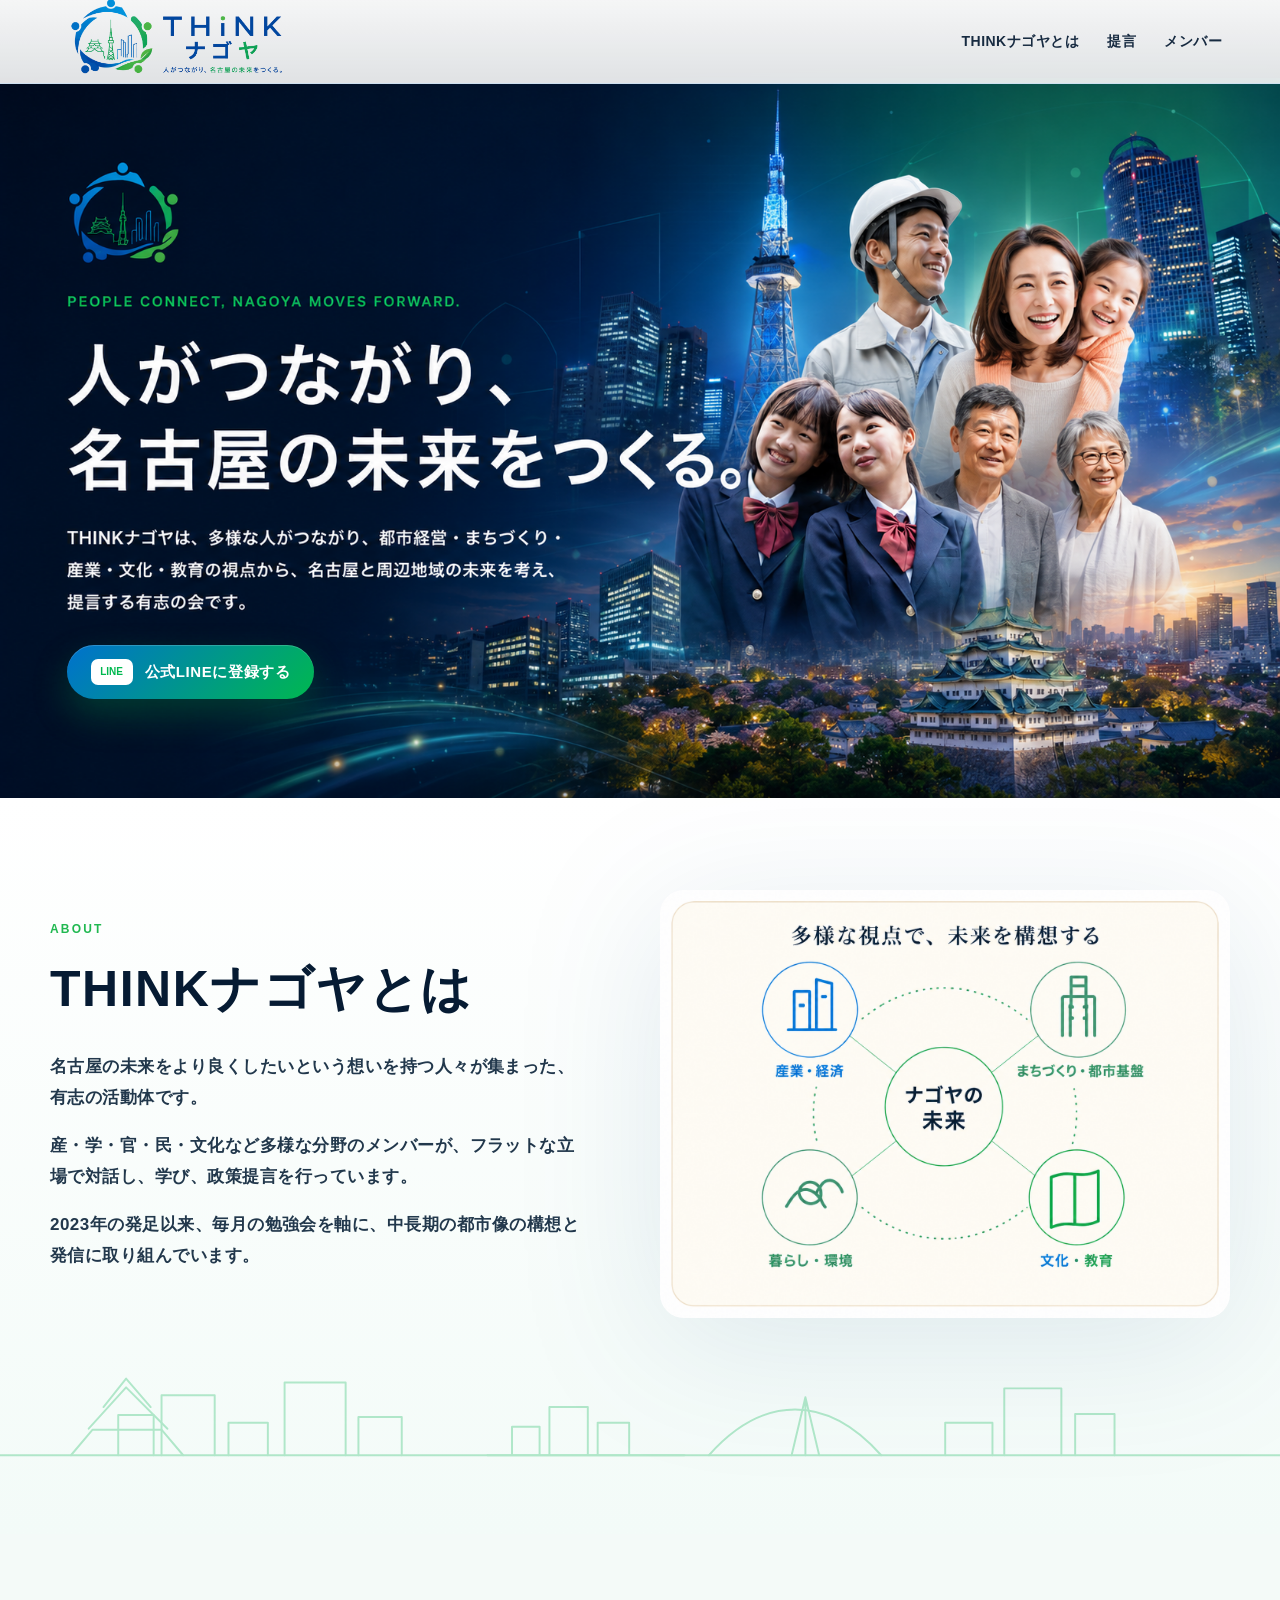
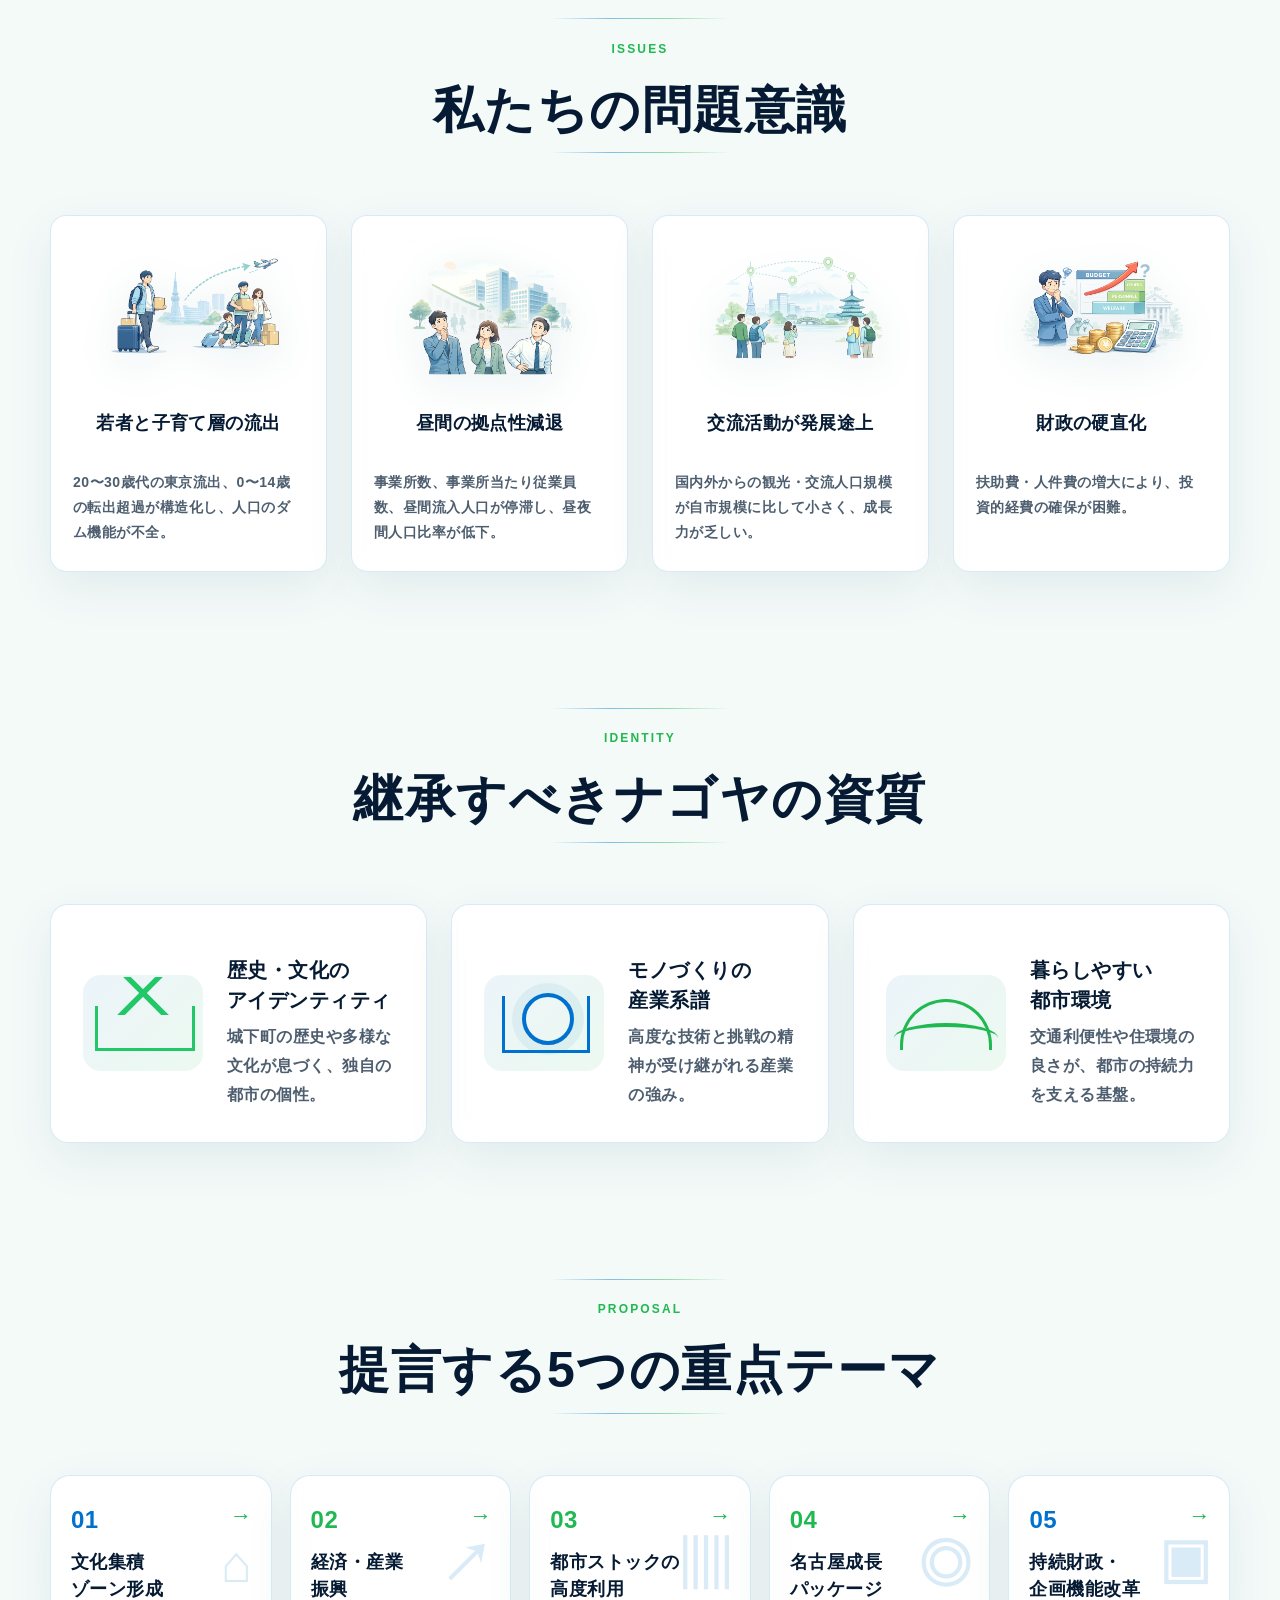
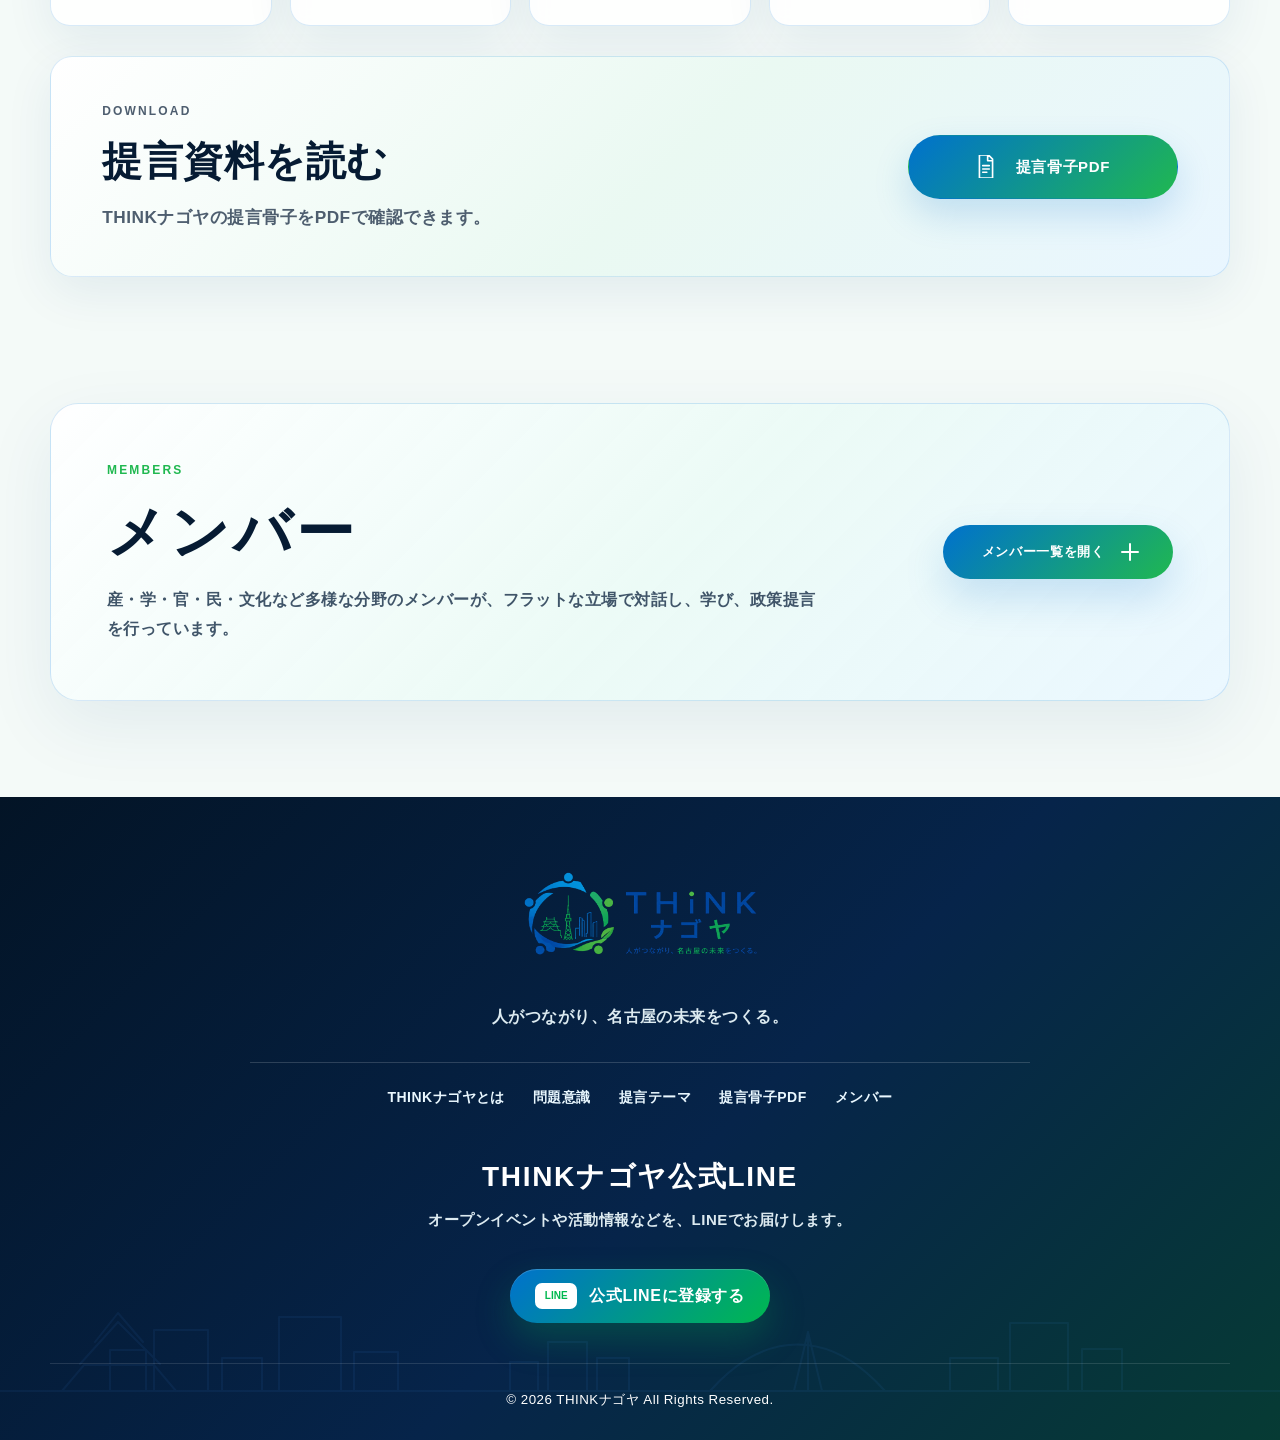
==== index.html @ 50fbc209 "Add files via upload" ====
<!doctype html>
<html lang="ja">
<head>
  <meta charset="utf-8">
  <meta name="viewport" content="width=device-width, initial-scale=1">
  <title>THINKナゴヤ | 人がつながり、名古屋の未来をつくる。</title>
  <meta name="description" content="THINKナゴヤは、名古屋市と周辺地域の未来を見据え、都市経営・まちづくり・産業・文化・教育の視点から中長期の都市像を考え、提言する有志の会です。">
  <meta property="og:title" content="THINKナゴヤ | 人がつながり、名古屋の未来をつくる。">
  <meta property="og:description" content="都市経営・まちづくり・産業・文化・教育の視点から、中長期の都市像を考え、提言する有志の会。">
  <meta property="og:type" content="website">
  <meta property="og:image" content="assets/img/ogp.png">
  <link rel="icon" href="assets/img/favicon.png">
  <link rel="stylesheet" href="assets/css/style.css">
</head>
<body>
  <header class="site-header" id="top">
    <a href="#top" class="brand brand--image" aria-label="THINKナゴヤ トップへ">
      <img src="assets/img/logo-horizontal.png" alt="THINKナゴヤ">
    </a>
    <button class="nav-toggle" aria-label="メニューを開く" aria-expanded="false">
      <span></span><span></span><span></span>
    </button>
    <nav class="global-nav" aria-label="グローバルナビゲーション">
      <a href="#about">THINKナゴヤとは</a>
      <a href="#proposal">提言</a>
      <a href="#members">メンバー</a>
    </nav>
  </header>

  <main>
    <section class="hero section-dark" aria-label="メインビジュアル">
      <div class="hero__desktop-artwork reveal">
        <img src="assets/img/hero-main-collage.png" alt="多様な市民が名古屋でつながり、未来をつくるイメージ">
        <a class="line-button line-button--hero" href="https://lin.ee/n32bkAY" target="_blank" rel="noopener" aria-label="THINKナゴヤ公式LINEに登録する">
          <span class="line-button__icon">LINE</span>
          <span>公式LINEに登録する</span>
        </a>
      </div>
      <div class="hero__mobile-fallback">
        <div class="hero__visual" aria-hidden="true"></div>
        <div class="container hero__inner">
          <img class="hero__logo-mark" src="assets/img/logo-mark.png" alt="" aria-hidden="true">
          <p class="eyebrow">People connect, Nagoya moves forward.</p>
          <h1>人がつながり、<br>名古屋の未来をつくる。</h1>
          <p class="hero__lead">THINKナゴヤは、多様な人がつながり、都市経営・まちづくり・産業・文化・教育の視点から、名古屋と周辺地域の未来を考え、提言する有志の会です。</p>
          <a class="line-button line-button--mobile" href="https://lin.ee/n32bkAY" target="_blank" rel="noopener" aria-label="THINKナゴヤ公式LINEに登録する">
            <span class="line-button__icon">LINE</span>
            <span>公式LINEに登録する</span>
          </a>
        </div>
      </div>
    </section>

    <section class="about section-cream" id="about">
      <div class="container about__grid">
        <div class="section-copy reveal">
          <p class="section-kicker">ABOUT</p>
          <h2>THINKナゴヤとは</h2>
          <p>名古屋の未来をより良くしたいという想いを持つ人々が集まった、有志の活動体です。</p>
          <p>産・学・官・民・文化など多様な分野のメンバーが、フラットな立場で対話し、学び、政策提言を行っています。</p>
          <p>2023年の発足以来、毎月の勉強会を軸に、中長期の都市像の構想と発信に取り組んでいます。</p>
        </div>
        <div class="about__diagram reveal" aria-label="多様な視点で未来を構想する図">
          <img src="assets/img/about-diagram.png" alt="産業・経済、まちづくり・都市基盤、文化・教育、暮らし・環境の視点からナゴヤの未来を構想する図">
        </div>
      </div>
      <img class="city-line" src="assets/img/line-nagoya.svg" alt="" aria-hidden="true">
    </section>

    <section class="issues section-cream" id="issues">
      <div class="container">
        <div class="section-heading reveal">
          <p class="section-kicker">ISSUES</p>
          <h2>私たちの問題意識</h2>
        </div>
        <div class="card-grid card-grid--4">
          <article class="issue-card reveal">
            <div class="issue-illustration"><img src="assets/img/issue-outflow.png" alt="若者や子育て世帯の転出を表すイラスト"></div>
            <h3>若者と子育て層の流出</h3>
            <p>20〜30歳代の東京流出、0〜14歳の転出超過が構造化し、人口のダム機能が不全。</p>
          </article>
          <article class="issue-card reveal">
            <div class="issue-illustration"><img src="assets/img/issue-daytime-hub.png" alt="昼間の拠点性減退を表すイラスト"></div>
            <h3>昼間の拠点性減退</h3>
            <p>事業所数、事業所当たり従業員数、昼間流入人口が停滞し、昼夜間人口比率が低下。</p>
          </article>
          <article class="issue-card reveal">
            <div class="issue-illustration"><img src="assets/img/issue-exchange.png" alt="交流活動が発展途上であることを表すイラスト"></div>
            <h3>交流活動が発展途上</h3>
            <p>国内外からの観光・交流人口規模が自市規模に比して小さく、成長力が乏しい。</p>
          </article>
          <article class="issue-card reveal">
            <div class="issue-illustration"><img src="assets/img/issue-finance.png" alt="財政の硬直化を表すイラスト"></div>
            <h3>財政の硬直化</h3>
            <p>扶助費・人件費の増大により、投資的経費の確保が困難。</p>
          </article>
        </div>
      </div>
    </section>

    <section class="assets section-cream" id="assets">
      <div class="container">
        <div class="section-heading reveal">
          <p class="section-kicker">IDENTITY</p>
          <h2>継承すべきナゴヤの資質</h2>
        </div>
        <div class="card-grid card-grid--3">
          <article class="asset-card reveal">
            <div class="asset-illustration castle"></div>
            <h3>歴史・文化の<br>アイデンティティ</h3>
            <p>城下町の歴史や多様な文化が息づく、独自の都市の個性。</p>
          </article>
          <article class="asset-card reveal">
            <div class="asset-illustration industry"></div>
            <h3>モノづくりの<br>産業系譜</h3>
            <p>高度な技術と挑戦の精神が受け継がれる産業の強み。</p>
          </article>
          <article class="asset-card reveal">
            <div class="asset-illustration waterside"></div>
            <h3>暮らしやすい<br>都市環境</h3>
            <p>交通利便性や住環境の良さが、都市の持続力を支える基盤。</p>
          </article>
        </div>
      </div>
    </section>

    <section class="proposal section-cream" id="proposal">
      <div class="container">
        <div class="section-heading reveal">
          <p class="section-kicker">PROPOSAL</p>
          <h2>提言する5つの重点テーマ</h2>
        </div>
        <div class="theme-row">
          <a href="assets/docs/think-nagoya-proposal.pdf" class="theme-card reveal" target="_blank" rel="noopener">
            <span class="theme-card__num">01</span>
            <h3>文化集積<br>ゾーン形成</h3>
            <span class="theme-card__icon">⌂</span>
            <span class="theme-card__arrow">→</span>
          </a>
          <a href="assets/docs/think-nagoya-proposal.pdf" class="theme-card reveal" target="_blank" rel="noopener">
            <span class="theme-card__num">02</span>
            <h3>経済・産業<br>振興</h3>
            <span class="theme-card__icon">↗</span>
            <span class="theme-card__arrow">→</span>
          </a>
          <a href="assets/docs/think-nagoya-proposal.pdf" class="theme-card reveal" target="_blank" rel="noopener">
            <span class="theme-card__num">03</span>
            <h3>都市ストックの<br>高度利用</h3>
            <span class="theme-card__icon">▥</span>
            <span class="theme-card__arrow">→</span>
          </a>
          <a href="assets/docs/think-nagoya-proposal.pdf" class="theme-card reveal" target="_blank" rel="noopener">
            <span class="theme-card__num">04</span>
            <h3>名古屋成長<br>パッケージ</h3>
            <span class="theme-card__icon">◎</span>
            <span class="theme-card__arrow">→</span>
          </a>
          <a href="assets/docs/think-nagoya-proposal.pdf" class="theme-card reveal" target="_blank" rel="noopener">
            <span class="theme-card__num">05</span>
            <h3>持続財政・<br>企画機能改革</h3>
            <span class="theme-card__icon">▣</span>
            <span class="theme-card__arrow">→</span>
          </a>
        </div>
        <div class="download-panel reveal">
          <div class="download-panel__content">
            <p class="section-kicker">DOWNLOAD</p>
            <h3>提言資料を読む</h3>
            <p>THINKナゴヤの提言骨子をPDFで確認できます。</p>
          </div>
          <div class="download-panel__action download-links download-links--single">
            <a class="btn btn-navy btn-pdf" href="assets/docs/think-nagoya-proposal.pdf" target="_blank" rel="noopener">提言骨子PDF</a>
          </div>
        </div>
      </div>
    </section>

    <section class="members-section section-cream" id="members">
      <div class="container">
        <div class="members-panel reveal">
          <div class="members-panel__head">
            <div>
              <p class="section-kicker">MEMBERS</p>
              <h2>メンバー</h2>
              <p>産・学・官・民・文化など多様な分野のメンバーが、フラットな立場で対話し、学び、政策提言を行っています。</p>
            </div>
            <button class="member-accordion__toggle" type="button" aria-expanded="false" aria-controls="member-list">
              <span>メンバー一覧を開く</span>
              <i aria-hidden="true"></i>
            </button>
          </div>
          <div class="member-accordion" id="member-list" hidden>
            <div class="member-accordion__intro">
              <strong>THINKナゴヤの会</strong>
              <span>2026年5月末時点・五十音順</span>
            </div>
            <ul class="member-list">
              <li><span class="member-name">伊藤嘉浩</span><span class="member-role">日本工営都市空間（株）</span></li>
              <li><span class="member-name">犬塚大志</span><span class="member-role">（株）ゲイン 代表取締役社長</span></li>
              <li><span class="member-name">井村美里</span><span class="member-role">水辺とまちの入口ACT（株）代表取締役</span></li>
              <li><span class="member-name">岩田勝弘</span><span class="member-role">アンデザイン上席執行役員 元名古屋ステーション開発（株）常務取締役</span></li>
              <li><span class="member-name">嬉野剛士</span><span class="member-role">Code for Aichi 代表</span></li>
              <li><span class="member-name">加藤義人</span><span class="member-role">岐阜大学客員教授 名古屋都市センター特任アドバイザー</span></li>
              <li><span class="member-name">河野修平</span><span class="member-role">日本工営都市空間（株）専門顧問 元愛知県建設部長</span></li>
              <li><span class="member-name">佐藤友美</span><span class="member-role">クリエイティブ・リンク・ナゴヤ理事兼ディレクター</span></li>
              <li><span class="member-name">新開輝夫</span><span class="member-role">元名古屋市副市長</span></li>
              <li><span class="member-name">鈴木英文</span><span class="member-role">名古屋まちづくり公社理事長</span></li>
              <li><span class="member-name">豊田雄二郎</span><span class="member-role">（株）中日新聞社論説委員</span></li>
              <li><span class="member-name">中川真吾</span><span class="member-role">中川法律事務所</span></li>
              <li><span class="member-name">服部明彦</span><span class="member-role">ジェイアール東海コンサルタンツ（株）顧問</span></li>
              <li><span class="member-name">晝田浩一郎</span><span class="member-role">（株）官民連携事業研究所執行役員CCO</span></li>
              <li><span class="member-name">藤井英明</span><span class="member-role">（株）ゲイン創業者特別顧問</span></li>
              <li><span class="member-name">舟橋篤史</span><span class="member-role">（公財）にっぽんど真ん中祭り文化財団常務理事</span></li>
              <li><span class="member-name">松雄俊憲</span><span class="member-role">前名古屋市副市長</span></li>
              <li><span class="member-name">水谷稔</span><span class="member-role">（株）MMGホールディングス代表取締役副社長</span></li>
              <li><span class="member-name">村田真美</span><span class="member-role">（株）mana代表取締役</span></li>
              <li><span class="member-name">森俊裕</span><span class="member-role">（株）新東通信 元名古屋港管理組合</span></li>
            </ul>
          </div>
        </div>
      </div>
    </section>

  </main>

  <footer class="footer footer--centered">
    <div class="container footer__center">
      <a href="#top" class="brand brand--image brand--footer"><img src="assets/img/logo-horizontal.png" alt="THINKナゴヤ"></a>
      <p class="footer__tagline">人がつながり、名古屋の未来をつくる。</p>
      <nav class="footer__sitemap" aria-label="フッターナビゲーション">
        <a href="#about">THINKナゴヤとは</a>
        <a href="#issues">問題意識</a>
        <a href="#proposal">提言テーマ</a>
        <a href="assets/docs/think-nagoya-proposal.pdf" target="_blank" rel="noopener">提言骨子PDF</a>
        <a href="#members">メンバー</a>
      </nav>
      <div class="footer-line-info" id="line">
        <h3>THINKナゴヤ公式LINE</h3>
        <p>オープンイベントや活動情報などを、LINEでお届けします。</p>
      </div>
      <a class="line-button line-button--footer" href="https://lin.ee/n32bkAY" target="_blank" rel="noopener" aria-label="THINKナゴヤ公式LINEに登録する">
        <span class="line-button__icon">LINE</span>
        <span>公式LINEに登録する</span>
      </a>
    </div>
    <div class="container footer__bottom footer__bottom--center">
      <small>© 2026 THINKナゴヤ All Rights Reserved.</small>
    </div>
  </footer>

  <script src="assets/js/main.js"></script>
</body>
</html>
---- assets/css/style.css ----
:root{
  --navy:#0B1F33;
  --navy-2:#071828;
  --cream:#F7F4EC;
  --paper:#FFFCF4;
  --gold:#C7A45D;
  --gold-2:#A77A31;
  --blue:#1E88A8;
  --green:#3E8F73;
  --ink:#12263A;
  --muted:#637181;
  --line:rgba(199,164,93,.34);
  --shadow:0 24px 70px rgba(11,31,51,.12);
  --radius:22px;
  --font-ja:"Hiragino Mincho ProN","Yu Mincho",YuMincho,"Noto Serif JP",serif;
  --font-sans:"Inter","Hiragino Kaku Gothic ProN","Yu Gothic",Meiryo,sans-serif;
}
*{box-sizing:border-box}
html{scroll-behavior:smooth}
body{margin:0;background:var(--cream);color:var(--ink);font-family:var(--font-sans);line-height:1.8;letter-spacing:.03em;text-rendering:optimizeLegibility}
a{color:inherit;text-decoration:none}img{max-width:100%;display:block}.container{width:min(1180px,calc(100% - 48px));margin-inline:auto}.site-header{position:fixed;top:0;left:0;right:0;z-index:50;height:78px;display:flex;align-items:center;justify-content:space-between;padding:0 clamp(22px,5vw,58px);color:#fff;background:linear-gradient(180deg,rgba(7,24,40,.94),rgba(7,24,40,.72));backdrop-filter:blur(16px);border-bottom:1px solid rgba(199,164,93,.42)}.brand{display:inline-flex;align-items:baseline;gap:4px;font-weight:800;letter-spacing:.08em}.brand__main{font-size:28px}.brand__sub{font-size:25px}.brand--footer .brand__main{font-size:28px}.brand--footer .brand__sub{font-size:25px}.global-nav{display:flex;align-items:center;gap:34px;font-weight:700;font-size:14px}.global-nav a{position:relative;opacity:.92}.global-nav a::after{content:"";position:absolute;left:0;right:0;bottom:-10px;height:1px;background:var(--gold);transform:scaleX(0);transform-origin:left;transition:.3s ease}.global-nav a:hover::after{transform:scaleX(1)}.nav-toggle{display:none;background:none;border:0;padding:0;width:38px;height:30px}.nav-toggle span{display:block;height:2px;background:#fff;margin:7px 0;transition:.3s}.section-dark{background:var(--navy);color:#fff}.section-cream{background:var(--cream)}.hero{position:relative;min-height:720px;display:grid;align-items:center;overflow:hidden;padding-top:78px}.hero::before{content:"";position:absolute;inset:0;background:radial-gradient(circle at 74% 30%,rgba(30,136,168,.25),transparent 34%),linear-gradient(90deg,rgba(7,24,40,.95) 0%,rgba(7,24,40,.86) 38%,rgba(7,24,40,.62) 100%);z-index:1}.hero__visual{position:absolute;inset:80px 0 0 22%;background:url(../img/hero-city.svg) center right/cover no-repeat;opacity:.92;filter:drop-shadow(0 30px 60px rgba(0,0,0,.28))}.hero__inner{position:relative;z-index:2;padding:92px 0 112px}.eyebrow,.section-kicker{color:var(--gold);font-weight:800;letter-spacing:.18em;font-size:12px;text-transform:uppercase;margin:0 0 16px}.hero h1{font-family:var(--font-ja);font-size:clamp(48px,7vw,92px);line-height:1.18;letter-spacing:.08em;margin:0 0 28px;text-shadow:0 10px 40px rgba(0,0,0,.35)}.hero__lead{max-width:640px;color:#E7F0F5;font-weight:700;font-size:17px;margin:0 0 36px}.hero__actions{display:flex;flex-wrap:wrap;gap:18px}.btn{display:inline-flex;align-items:center;justify-content:center;gap:20px;border-radius:6px;min-height:58px;padding:14px 30px;font-weight:800;letter-spacing:.08em;border:1px solid transparent;transition:transform .25s ease,box-shadow .25s ease,background .25s ease}.btn:hover{transform:translateY(-2px);box-shadow:0 18px 38px rgba(0,0,0,.18)}.btn-gold{background:linear-gradient(135deg,#DDBA67,#B98D3F);color:#fff;border-color:rgba(255,255,255,.2)}.btn-outline{color:#fff;border-color:rgba(255,255,255,.45);background:rgba(255,255,255,.03)}.btn-navy{background:var(--navy);color:#fff}.btn-light{background:#fff;color:var(--navy);border-color:rgba(199,164,93,.35)}.about{position:relative;padding:92px 0 64px;overflow:hidden}.about__grid{display:grid;grid-template-columns:1fr 1.06fr;gap:72px;align-items:center}.section-copy h2,.section-heading h2,.contact h2{font-family:var(--font-ja);font-size:clamp(32px,4vw,50px);line-height:1.35;letter-spacing:.07em;margin:0 0 28px;color:var(--navy)}.section-copy p:not(.section-kicker){font-size:17px;margin:0 0 18px;font-weight:600;color:#22384C}.about__diagram{filter:drop-shadow(var(--shadow))}.city-line{width:100%;max-width:1300px;margin:34px auto 0;opacity:.95}.section-heading{text-align:center;margin-bottom:42px;position:relative}.section-heading h2{margin-bottom:0}.section-heading::before,.section-heading::after{content:"";display:inline-block;width:180px;height:1px;background:var(--line);vertical-align:middle;margin:0 28px 12px}.section-heading .section-kicker{display:block}.section-heading--left{text-align:left;margin-bottom:24px}.section-heading--left::before,.section-heading--left::after{display:none}.section-heading--left h2{font-size:36px}.card-grid{display:grid;gap:24px}.card-grid--4{grid-template-columns:repeat(4,1fr)}.card-grid--3{grid-template-columns:repeat(3,1fr)}.issues,.assets,.proposal{padding:58px 0}.issue-card,.asset-card,.theme-card,.report-card,.member-tile,.download-panel{background:rgba(255,252,244,.82);border:1px solid rgba(199,164,93,.28);box-shadow:0 14px 42px rgba(11,31,51,.06)}.issue-card{min-height:230px;border-radius:16px;padding:34px 26px;text-align:center}.issue-card h3,.asset-card h3,.theme-card h3,.report-card h3{font-size:20px;line-height:1.5;margin:18px 0 8px;color:var(--navy);font-weight:900}.issue-card p,.asset-card p,.report-card p,.download-panel p,.member-note{color:#4E5E6F;font-weight:600;margin:0}.icon{width:68px;height:68px;margin:0 auto;border-radius:20px;position:relative;background:linear-gradient(135deg,rgba(30,136,168,.1),rgba(199,164,93,.1));border:1px solid rgba(30,136,168,.24)}.icon::before,.icon::after{content:"";position:absolute}.icon-people::before{width:42px;height:22px;left:12px;top:23px;border:3px solid var(--blue);border-top:0;border-radius:0 0 22px 22px}.icon-people::after{width:10px;height:10px;border-radius:50%;background:var(--blue);left:28px;top:13px;box-shadow:-18px 7px 0 rgba(30,136,168,.75),18px 7px 0 rgba(30,136,168,.75)}.icon-city::before{left:15px;bottom:14px;width:36px;height:42px;background:linear-gradient(90deg,transparent 0 15%,var(--gold) 15% 28%,transparent 28% 39%,var(--gold) 39% 54%,transparent 54% 66%,var(--gold) 66% 82%,transparent 82%);border-bottom:3px solid var(--gold)}.icon-network::before{inset:17px;border:3px solid var(--green);border-radius:50%}.icon-network::after{width:10px;height:10px;border-radius:50%;background:var(--green);left:29px;top:10px;box-shadow:-22px 31px 0 var(--green),22px 31px 0 var(--green),0 43px 0 var(--green)}.icon-chart::before{left:16px;bottom:16px;width:38px;height:34px;border-left:3px solid var(--navy);border-bottom:3px solid var(--navy)}.icon-chart::after{left:19px;top:25px;width:38px;height:20px;border-top:4px solid var(--navy);transform:rotate(-22deg)}.asset-card{border-radius:18px;padding:32px;display:grid;grid-template-columns:120px 1fr;column-gap:24px;align-items:center;min-height:190px}.asset-card p{grid-column:2}.asset-illustration{width:120px;height:96px;grid-row:1/3;position:relative;border-radius:18px;background:rgba(255,255,255,.55)}.asset-illustration::before,.asset-illustration::after{content:"";position:absolute}.castle::before{left:12px;bottom:20px;width:94px;height:42px;border:3px solid var(--gold);border-top:0}.castle::after{left:4px;bottom:56px;width:112px;height:38px;background:linear-gradient(135deg,transparent 0 45%,var(--gold) 46% 50%,transparent 51%),linear-gradient(225deg,transparent 0 45%,var(--gold) 46% 50%,transparent 51%)}.industry::before{left:18px;bottom:18px;width:82px;height:54px;border:3px solid var(--blue);border-top:0}.industry::after{width:44px;height:44px;border:4px solid var(--blue);border-radius:50%;left:38px;bottom:26px;box-shadow:0 0 0 10px rgba(30,136,168,.08)}.waterside::before{left:14px;top:24px;width:86px;height:48px;border:3px solid var(--green);border-bottom:0;border-radius:60px 60px 0 0}.waterside::after{left:8px;bottom:18px;width:104px;height:26px;border-top:4px solid var(--green);border-radius:50%}.theme-row{display:grid;grid-template-columns:repeat(5,1fr);gap:18px}.theme-card{position:relative;min-height:160px;border-radius:14px;padding:22px 20px;overflow:hidden}.theme-card:hover{transform:translateY(-4px);box-shadow:0 22px 60px rgba(11,31,51,.1)}.theme-card__num{color:var(--blue);font-weight:900;font-size:24px}.theme-card:nth-child(2n) .theme-card__num{color:var(--green)}.theme-card:nth-child(3) .theme-card__num{color:var(--gold-2)}.theme-card h3{margin:8px 0 0;font-size:18px}.theme-card__icon{position:absolute;right:18px;bottom:14px;font-size:52px;color:rgba(30,136,168,.17);font-weight:900}.theme-card__arrow{position:absolute;right:18px;top:20px;color:var(--gold);font-size:22px}.download-panel{margin-top:42px;border-radius:var(--radius);padding:34px;display:flex;align-items:center;justify-content:space-between;gap:32px;background:linear-gradient(135deg,#fffdf8,#F4EBD6)}.download-panel h3{font-family:var(--font-ja);font-size:32px;margin:0 0 10px;color:var(--navy)}.download-links{display:flex;flex-wrap:wrap;gap:12px;justify-content:flex-end}.download-links .btn{min-height:48px;padding:10px 18px;font-size:14px}.activity-members{padding:64px 0 90px}.split-grid{display:grid;grid-template-columns:1.2fr .95fr;gap:58px}.text-link{color:var(--gold-2);font-weight:900}.report-grid{display:grid;grid-template-columns:repeat(3,1fr);gap:18px}.report-card{border-radius:16px;overflow:hidden}.report-card h3,.report-card p,.report-card time{padding-inline:18px}.report-card p{font-size:13px;line-height:1.7}.report-card time{display:block;margin:14px 0 18px;color:#8090A0;font-size:12px;font-weight:800}.report-thumb{height:138px;background:#DDEDF2;position:relative;overflow:hidden}.report-thumb::before,.report-thumb::after{content:"";position:absolute}.thumb-meeting::before{inset:18px;background:linear-gradient(135deg,rgba(30,136,168,.22),rgba(62,143,115,.18));border-radius:12px}.thumb-meeting::after{left:30px;top:44px;width:110px;height:56px;border:4px solid var(--blue);border-radius:8px;box-shadow:82px 22px 0 -8px var(--green)}.thumb-city::before{left:24px;bottom:24px;width:210px;height:82px;background:linear-gradient(90deg,rgba(30,136,168,.45),rgba(11,31,51,.2));clip-path:polygon(0 100%,0 50%,12% 50%,12% 18%,24% 18%,24% 60%,36% 60%,36% 0,49% 0,49% 42%,62% 42%,62% 16%,78% 16%,78% 54%,100% 54%,100% 100%)}.thumb-city::after{left:-40px;bottom:10px;width:310px;height:38px;border-top:5px solid rgba(30,136,168,.4);border-radius:50%}.thumb-talk::before{left:26px;top:38px;width:48px;height:48px;border-radius:50%;background:rgba(62,143,115,.52);box-shadow:92px 2px 0 rgba(30,136,168,.38),156px 18px 0 rgba(199,164,93,.42)}.thumb-talk::after{left:72px;top:26px;width:92px;height:36px;border:3px solid var(--green);border-radius:30px}.member-grid{display:grid;grid-template-columns:repeat(4,1fr);gap:12px}.member-tile{border-radius:12px;min-height:118px;display:flex;flex-direction:column;align-items:center;justify-content:center;gap:10px}.member-tile span{width:42px;height:42px;background:linear-gradient(180deg,var(--navy),#224A64);border-radius:50% 50% 42% 42%;position:relative}.member-tile span::after{content:"";position:absolute;width:60px;height:24px;border-radius:24px 24px 0 0;background:inherit;left:50%;top:32px;transform:translateX(-50%)}.member-tile:nth-child(3n) span{background:linear-gradient(180deg,var(--gold),var(--gold-2))}.member-tile:nth-child(4n) span{background:linear-gradient(180deg,var(--green),#246C56)}.member-tile p{position:relative;z-index:1;margin:0;font-size:13px;font-weight:900;color:var(--navy)}.member-note{text-align:center;margin-top:18px;font-size:14px}.contact{position:relative;padding:110px 0;overflow:hidden}.contact::before{content:"";position:absolute;inset:0;background:url(../img/hero-city.svg) center right/cover no-repeat;opacity:.16}.contact__inner{position:relative;z-index:1;max-width:780px}.contact h2{color:#fff}.contact p:not(.section-kicker){color:#DCEAF0;font-weight:700;margin:0 0 30px}.footer{background:var(--navy-2);color:#fff;padding:56px 0 24px;position:relative;overflow:hidden}.footer::before{content:"";position:absolute;left:0;right:0;bottom:34px;height:120px;background:url(../img/line-nagoya.svg) bottom center/cover no-repeat;opacity:.3}.footer__grid,.footer__bottom{position:relative;z-index:1}.footer__grid{display:grid;grid-template-columns:280px 1fr;gap:70px}.footer p{color:#DCEAF0;font-weight:700}.footer__nav{display:grid;grid-template-columns:repeat(4,1fr);gap:28px}.footer__nav h3{font-size:14px;color:#fff;margin:0 0 12px}.footer__nav a{display:block;color:#B9CBD4;font-size:13px;font-weight:700;margin:6px 0}.footer__bottom{margin-top:40px;padding-top:22px;border-top:1px solid rgba(255,255,255,.12);display:flex;align-items:center;justify-content:space-between}.socials{display:flex;gap:12px}.socials a{width:32px;height:32px;border-radius:50%;display:grid;place-items:center;background:rgba(255,255,255,.1);font-weight:900}.reveal{opacity:0;transform:translateY(18px);transition:opacity .65s ease,transform .65s ease}.reveal.is-visible{opacity:1;transform:none}@media (max-width:1040px){.card-grid--4,.theme-row{grid-template-columns:repeat(2,1fr)}.card-grid--3,.about__grid,.split-grid{grid-template-columns:1fr}.report-grid{grid-template-columns:repeat(3,1fr)}.hero__visual{inset:100px -25% 0 22%;opacity:.55}.section-heading::before,.section-heading::after{width:90px}}@media (max-width:820px){.site-header{height:70px}.global-nav{position:fixed;top:70px;left:0;right:0;background:rgba(7,24,40,.97);display:grid;gap:0;padding:18px 24px;transform:translateY(-130%);transition:.3s ease;border-bottom:1px solid rgba(199,164,93,.35)}.global-nav.is-open{transform:translateY(0)}.global-nav a{padding:13px 0}.nav-toggle{display:block}.nav-toggle.is-open span:nth-child(1){transform:translateY(9px) rotate(45deg)}.nav-toggle.is-open span:nth-child(2){opacity:0}.nav-toggle.is-open span:nth-child(3){transform:translateY(-9px) rotate(-45deg)}.hero{min-height:670px}.hero__visual{inset:160px -55% 0 8%;opacity:.38}.hero h1{font-size:48px}.hero__lead{font-size:15px}.section-copy h2,.section-heading h2,.contact h2{font-size:34px}.section-heading::before,.section-heading::after{display:none}.asset-card{grid-template-columns:1fr;text-align:center}.asset-illustration{margin:auto;grid-row:auto}.asset-card p{grid-column:auto}.report-grid,.member-grid{grid-template-columns:repeat(2,1fr)}.footer__grid{grid-template-columns:1fr}.footer__nav{grid-template-columns:repeat(2,1fr)}}@media (max-width:560px){.container{width:min(100% - 32px,1180px)}.brand__main{font-size:22px}.brand__sub{font-size:21px}.hero__actions,.download-panel{display:grid}.card-grid--4,.card-grid--3,.theme-row,.report-grid,.member-grid{grid-template-columns:1fr}.download-panel{padding:24px}.download-links{justify-content:stretch}.download-links .btn{width:100%}.footer__bottom{display:grid;gap:16px}.footer__nav{grid-template-columns:1fr}}

/* ------------------------------------------------------------
   THINKナゴヤ logo-based refresh
   ロゴのブルー/グリーン、人のつながり、都市の循環を主軸に再設計
------------------------------------------------------------ */
:root{
  --navy:#061B33;
  --navy-2:#041424;
  --cream:#F4FAF8;
  --paper:#FFFFFF;
  --gold:#22C767;
  --gold-2:#0071CE;
  --blue:#0071CE;
  --green:#20B850;
  --ink:#0B2542;
  --muted:#5F7386;
  --line:rgba(0,113,206,.22);
  --shadow:0 26px 70px rgba(3,30,58,.14);
}
body{background:linear-gradient(180deg,#F5FBFF 0%,#F4FAF8 48%,#EEF9F1 100%)}
.site-header{height:84px;background:linear-gradient(180deg,rgba(255,255,255,.96),rgba(255,255,255,.88));color:var(--navy);border-bottom:1px solid rgba(0,113,206,.16);box-shadow:0 10px 30px rgba(0,35,75,.08)}
.brand--image{align-items:center;gap:0;line-height:1}.brand--image img{width:236px;height:auto;display:block}.brand--footer img{width:260px}.global-nav{color:var(--navy)}.global-nav a::after{height:2px;background:linear-gradient(90deg,var(--blue),var(--green));border-radius:999px}.nav-toggle span{background:var(--navy)}
.hero{min-height:760px;background:linear-gradient(135deg,#062040 0%,#072E56 48%,#063E3A 100%)}
.hero::before{background:radial-gradient(circle at 73% 28%,rgba(34,199,103,.26),transparent 34%),radial-gradient(circle at 52% 74%,rgba(0,113,206,.30),transparent 38%),linear-gradient(90deg,rgba(3,20,38,.98) 0%,rgba(5,34,61,.90) 42%,rgba(5,34,61,.60) 100%)}
.hero__visual{background-image:url(../img/hero-city.svg);opacity:.78;mix-blend-mode:screen}.hero__inner{padding-top:118px}.hero__logo-mark{width:118px;height:auto;margin:0 0 18px;filter:drop-shadow(0 16px 30px rgba(0,0,0,.25))}.eyebrow,.section-kicker{color:var(--green)}
.hero h1{font-family:var(--font-sans);font-weight:900;letter-spacing:.04em;font-size:clamp(44px,6vw,82px)}
.hero__lead{max-width:680px;color:#EAF8FF}.btn{border-radius:999px}.btn-gold{background:linear-gradient(135deg,var(--blue),#0095E8 48%,var(--green));border-color:rgba(255,255,255,.25)}.btn-outline{border-color:rgba(135,230,244,.55);background:rgba(255,255,255,.06)}.btn-navy{background:linear-gradient(135deg,var(--blue),var(--green))}.btn-light{border-color:rgba(0,113,206,.18);color:var(--blue)}
.section-copy h2,.section-heading h2,.contact h2{font-family:var(--font-sans);font-weight:900;letter-spacing:.03em}.about{background:linear-gradient(180deg,#fff 0%,#F3FBF8 100%)}.about__diagram{background:rgba(255,255,255,.75);border-radius:28px}.section-heading::before,.section-heading::after{background:linear-gradient(90deg,transparent,var(--blue),var(--green),transparent);opacity:.45}
.issue-card,.asset-card,.theme-card,.report-card,.member-tile,.download-panel{background:rgba(255,255,255,.86);border-color:rgba(0,113,206,.15);box-shadow:0 16px 48px rgba(0,63,115,.08);backdrop-filter:blur(8px)}
.issue-card,.asset-card,.theme-card,.report-card{transition:transform .25s ease,box-shadow .25s ease,border-color .25s ease}.issue-card:hover,.asset-card:hover,.report-card:hover{transform:translateY(-4px);box-shadow:0 22px 60px rgba(0,63,115,.12);border-color:rgba(32,184,80,.28)}.icon{border-radius:50%;background:linear-gradient(135deg,rgba(0,113,206,.12),rgba(32,184,80,.12));border-color:rgba(0,113,206,.22)}.icon-city::before{background:linear-gradient(90deg,transparent 0 15%,var(--green) 15% 28%,transparent 28% 39%,var(--green) 39% 54%,transparent 54% 66%,var(--green) 66% 82%,transparent 82%);border-bottom-color:var(--green)}
.asset-illustration{background:linear-gradient(135deg,rgba(0,113,206,.07),rgba(32,184,80,.08))}.theme-card{border-radius:20px}.theme-card__num{color:var(--blue)}.theme-card:nth-child(2n) .theme-card__num,.theme-card:nth-child(3) .theme-card__num{color:var(--green)}.theme-card__arrow{color:var(--green)}.theme-card__icon{color:rgba(0,113,206,.14)}.download-panel{background:linear-gradient(135deg,#FFFFFF,#EAF9F2 52%,#E9F6FF)}.text-link{color:var(--blue)}
.member-tile span{background:linear-gradient(180deg,var(--blue),#004A9C)}.member-tile:nth-child(3n) span{background:linear-gradient(180deg,var(--green),#168A43)}.member-tile:nth-child(4n) span{background:linear-gradient(180deg,#07A8E8,var(--blue))}.footer{background:linear-gradient(135deg,#031426 0%,#06244A 55%,#063B34 100%)}.footer::before{filter:hue-rotate(80deg);opacity:.22}.contact{background:linear-gradient(135deg,#061B33,#063F56 60%,#07513B)}.contact::before{opacity:.20}.footer__nav a:hover{color:#B8FFE0}
@media (max-width:820px){.site-header{height:74px}.global-nav{top:74px;background:rgba(255,255,255,.98);color:var(--navy);border-bottom:1px solid rgba(0,113,206,.14);box-shadow:0 18px 38px rgba(0,35,75,.12)}.brand--image img{width:190px}.hero{min-height:720px}.hero__logo-mark{width:94px}.hero h1{font-size:40px}}
@media (max-width:560px){.brand--image img{width:166px}.brand--footer img{width:220px}.hero h1{font-size:34px}.hero__inner{padding-top:84px}.hero__logo-mark{width:82px}}

/* Revised: proposal download CTA only */
.download-links--single{min-width:260px}
.btn-pdf::before{content:"";width:18px;height:22px;display:inline-block;background:currentColor;mask:url("data:image/svg+xml,%3Csvg xmlns='http://www.w3.org/2000/svg' viewBox='0 0 24 28'%3E%3Cpath d='M4 0h11l5 5v23H4zM14 1v6h6M8 13h8M8 17h8M8 21h5' fill='none' stroke='black' stroke-width='2' stroke-linecap='round' stroke-linejoin='round'/%3E%3C/svg%3E") center/contain no-repeat;-webkit-mask:url("data:image/svg+xml,%3Csvg xmlns='http://www.w3.org/2000/svg' viewBox='0 0 24 28'%3E%3Cpath d='M4 0h11l5 5v23H4zM14 1v6h6M8 13h8M8 17h8M8 21h5' fill='none' stroke='black' stroke-width='2' stroke-linecap='round' stroke-linejoin='round'/%3E%3C/svg%3E") center/contain no-repeat}
@media (max-width:560px){.download-links--single{min-width:0}}


/* members accordion revision */
.members-section{padding:72px 0 96px}.members-panel{background:linear-gradient(135deg,rgba(255,255,255,.92),rgba(234,250,246,.86) 52%,rgba(234,247,255,.92));border:1px solid rgba(0,113,206,.16);box-shadow:0 24px 70px rgba(0,63,115,.08);border-radius:28px;padding:clamp(28px,5vw,56px);overflow:hidden}.members-panel__head{display:grid;grid-template-columns:1fr auto;gap:32px;align-items:center}.members-panel__head h2{font-family:var(--font-ja);font-size:clamp(36px,5vw,58px);line-height:1.22;letter-spacing:.07em;margin:0 0 18px;color:var(--navy)}.members-panel__head p:not(.section-kicker){max-width:720px;color:#405569;font-weight:700;margin:0}.member-accordion__toggle{appearance:none;border:0;border-radius:999px;padding:18px 24px 18px 28px;min-width:230px;display:inline-flex;align-items:center;justify-content:center;gap:16px;color:#fff;background:linear-gradient(135deg,var(--blue),var(--green));font-weight:900;letter-spacing:.05em;box-shadow:0 18px 42px rgba(0,113,206,.18);cursor:pointer;transition:transform .25s ease,box-shadow .25s ease}.member-accordion__toggle:hover{transform:translateY(-2px);box-shadow:0 22px 52px rgba(0,113,206,.24)}.member-accordion__toggle i{width:18px;height:18px;position:relative;display:inline-block}.member-accordion__toggle i::before,.member-accordion__toggle i::after{content:"";position:absolute;background:#fff;border-radius:999px;left:0;right:0;top:8px;height:2px}.member-accordion__toggle i::after{transform:rotate(90deg);transition:transform .25s ease}.member-accordion__toggle[aria-expanded="true"] i::after{transform:rotate(0deg)}.member-accordion{margin-top:34px;padding-top:30px;border-top:1px solid rgba(0,113,206,.14)}.member-accordion__intro{display:flex;flex-wrap:wrap;align-items:baseline;gap:12px;margin-bottom:18px;color:var(--navy)}.member-accordion__intro strong{font-size:20px}.member-accordion__intro span{color:#607284;font-weight:800}.member-list{list-style:none;margin:0;padding:0;display:grid;grid-template-columns:repeat(2,minmax(0,1fr));gap:12px}.member-list li{display:grid;grid-template-columns:140px 1fr;gap:18px;align-items:center;background:rgba(255,255,255,.78);border:1px solid rgba(0,113,206,.12);border-radius:16px;padding:16px 18px;box-shadow:0 12px 30px rgba(0,63,115,.05)}.member-name{font-weight:900;color:var(--navy);font-size:17px;white-space:nowrap}.member-role{color:#465A6D;font-weight:700;line-height:1.55}.member-pdf-link{display:inline-flex;margin-top:24px;color:var(--blue);font-weight:900}.split-grid,.report-grid,.report-card,.report-thumb{ }@media (max-width:860px){.members-panel__head{grid-template-columns:1fr}.member-accordion__toggle{width:100%}.member-list{grid-template-columns:1fr}.member-list li{grid-template-columns:1fr;gap:4px}}@media (max-width:560px){.members-section{padding:48px 0 72px}.members-panel{padding:24px 18px;border-radius:22px}.member-list li{padding:14px}}


/* redline revisions 2026-07-19 */
.global-nav{gap:28px}
.hero__inner{padding-bottom:132px}
.hero__lead{margin-bottom:0}
.about__diagram{padding:0;background:transparent;border-radius:28px;filter:drop-shadow(0 24px 70px rgba(0,63,115,.10))}
.about__diagram img{width:100%;border-radius:24px}
.issues{padding:76px 0 70px}
.issue-card{min-height:245px;padding:34px 22px}
.issue-card p{font-size:14px;line-height:1.8;text-align:left}
.proposal{padding-top:70px}.theme-row{align-items:stretch}.theme-card{min-height:150px;padding:22px 20px}.download-panel{margin-top:30px;padding:30px 34px;align-items:center}.download-links--single{min-width:220px}.download-links--single .btn{min-width:190px}
.member-pdf-link{display:none!important}
.members-section{padding-top:68px}
.contact{display:none!important}
.footer--centered{padding:58px 0 28px;text-align:center}.footer--centered::before{background-position:center bottom}.footer__center{display:flex;flex-direction:column;align-items:center;gap:18px}.footer__tagline{max-width:560px;margin:0 auto;color:#DCEEFF;font-weight:800}.footer__sitemap{display:flex;flex-wrap:wrap;justify-content:center;gap:16px 28px;margin-top:12px;padding-top:22px;border-top:1px solid rgba(255,255,255,.16);width:min(780px,100%)}.footer__sitemap a{color:#EAF8FF;font-weight:800;font-size:14px}.footer__sitemap a:hover{color:#B8FFE0}.footer__bottom--center{display:flex;justify-content:center;padding-top:24px}.footer__bottom--center .socials{display:none}
@media (max-width:900px){.download-panel{flex-direction:column;align-items:flex-start}.download-links--single{width:100%;justify-content:flex-start}.footer__sitemap{gap:12px 18px}}
@media (max-width:560px){.hero__inner{padding-bottom:96px}.issue-card p{text-align:center}.download-links--single .btn{width:100%}.footer--centered{padding-top:42px}.footer__sitemap{display:grid;grid-template-columns:1fr 1fr}.about__diagram img{border-radius:18px}}


/* Download panel balance fix (2026-07-19) */
.download-panel{
  display:grid;
  grid-template-columns:minmax(0,1fr) auto;
  align-items:center;
  gap:clamp(24px,4vw,72px);
  padding:clamp(30px,3.6vw,44px) clamp(28px,4vw,56px);
  min-height:190px;
}
.download-panel__content{
  max-width:760px;
}
.download-panel__content .section-kicker{
  margin-bottom:14px;
}
.download-panel h3{
  margin:0 0 14px;
  font-size:clamp(34px,3.1vw,56px);
  line-height:1.28;
}
.download-panel__content p:last-child{
  max-width:680px;
  font-size:clamp(16px,1.35vw,18px);
  line-height:1.75;
}
.download-panel__action{
  justify-self:end;
  align-self:center;
  display:flex;
  justify-content:flex-end;
}
.download-links--single{
  min-width:auto;
}
.download-links--single .btn{
  min-width:270px;
  min-height:64px;
  padding:16px 28px;
  border-radius:999px;
  box-shadow:0 16px 36px rgba(0,113,206,.18);
  font-size:15px;
  letter-spacing:.04em;
}
.download-links--single .btn-pdf::before{
  width:20px;
  height:24px;
}
@media (max-width:900px){
  .download-panel{
    grid-template-columns:1fr;
    align-items:flex-start;
  }
  .download-panel__action{
    justify-self:start;
    justify-content:flex-start;
  }
}
@media (max-width:560px){
  .download-panel{
    padding:24px 20px;
    min-height:auto;
    gap:18px;
  }
  .download-panel__content p:last-child{
    line-height:1.65;
  }
  .download-links--single .btn{
    width:100%;
    min-width:0;
    min-height:58px;
  }
}


/* Hero artwork integration (2026-07-19) */
.hero{
  min-height:auto;
  padding-top:78px;
  background:#071828;
}
.hero::before{
  display:none;
}
.hero__desktop-artwork{
  display:block;
  width:100%;
}
.hero__desktop-artwork img{
  width:100%;
  height:auto;
  display:block;
}
.hero__mobile-fallback{
  display:none;
  position:relative;
  min-height:680px;
  overflow:hidden;
}
.hero__mobile-fallback::before{
  content:"";
  position:absolute;
  inset:0;
  background:radial-gradient(circle at 74% 30%,rgba(30,136,168,.25),transparent 34%),linear-gradient(90deg,rgba(7,24,40,.95) 0%,rgba(7,24,40,.86) 38%,rgba(7,24,40,.62) 100%);
  z-index:1;
}
.hero__mobile-fallback .hero__visual{
  position:absolute;
  inset:80px 0 0 22%;
  background:url(../img/hero-city.svg) center right/cover no-repeat;
  opacity:.92;
  filter:drop-shadow(0 30px 60px rgba(0,0,0,.28));
}
.hero__mobile-fallback .hero__inner{
  position:relative;
  z-index:2;
  padding:92px 0 112px;
}
@media (max-width:820px){
  .hero{
    padding-top:70px;
  }
  .hero__desktop-artwork{
    display:none;
  }
  .hero__mobile-fallback{
    display:grid;
    align-items:center;
  }
}
@media (max-width:560px){
  .hero__mobile-fallback{
    min-height:620px;
  }
}


/* Official LINE registration buttons (2026-07-28) */
.hero__desktop-artwork{
  position:relative;
}
.line-button{
  display:inline-flex;
  align-items:center;
  justify-content:center;
  gap:12px;
  min-height:54px;
  padding:14px 24px;
  border-radius:999px;
  color:#fff;
  background:linear-gradient(135deg,#0071CE 0%,#00B84F 100%);
  box-shadow:0 16px 36px rgba(0,184,79,.25), inset 0 1px 0 rgba(255,255,255,.18);
  font-weight:900;
  letter-spacing:.04em;
  line-height:1;
  transition:transform .25s ease, box-shadow .25s ease, filter .25s ease;
  white-space:nowrap;
}
.line-button:hover{
  transform:translateY(-2px);
  filter:saturate(1.08);
  box-shadow:0 20px 44px rgba(0,184,79,.32), inset 0 1px 0 rgba(255,255,255,.2);
}
.line-button__icon{
  display:inline-flex;
  align-items:center;
  justify-content:center;
  width:42px;
  height:26px;
  border-radius:7px;
  background:#fff;
  color:#00B84F;
  font-size:10px;
  font-family:Arial, sans-serif;
  font-weight:900;
  letter-spacing:0;
}
.line-button--hero{
  position:absolute;
  left:5.2%;
  bottom:13.8%;
  z-index:3;
  font-size:15px;
  min-width:238px;
}
.line-button--mobile{
  margin-top:28px;
  min-width:240px;
}
.line-button--footer{
  margin-top:28px;
  min-width:260px;
}
@media (max-width:1180px){
  .line-button--hero{
    bottom:9%;
    min-height:48px;
    padding:12px 20px;
    font-size:13px;
  }
  .line-button__icon{
    width:38px;
    height:24px;
  }
}
@media (max-width:820px){
  .line-button--hero{
    display:none;
  }
  .line-button--mobile{
    display:inline-flex;
  }
}
@media (max-width:560px){
  .line-button--mobile,
  .line-button--footer{
    width:100%;
    min-width:0;
  }
}


/* Footer official LINE description */
.footer-line-info{
  margin-top:30px;
  text-align:center;
  max-width:520px;
  margin-inline:auto;
}
.footer-line-info h3{
  margin:0 0 10px;
  color:#fff;
  font-size:clamp(20px,2.2vw,28px);
  line-height:1.35;
  letter-spacing:.06em;
  font-weight:900;
}
.footer-line-info p{
  margin:0;
  color:#DCEAF0;
  font-size:15px;
  line-height:1.8;
  font-weight:700;
}
.line-button--footer{
  margin-top:18px;
}
@media (max-width:560px){
  .footer-line-info{
    margin-top:24px;
  }
  .footer-line-info p{
    font-size:14px;
  }
}


/* Issues illustration enhancement */
.issue-card{
  min-height: 430px;
  padding: 18px 22px 26px;
  text-align:left;
  display:flex;
  flex-direction:column;
}
.issue-illustration{
  height: 170px;
  display:flex;
  align-items:center;
  justify-content:center;
  margin: 4px 0 14px;
}
.issue-illustration img{
  width:100%;
  height:100%;
  object-fit:contain;
  filter: drop-shadow(0 10px 24px rgba(0,63,115,.08));
}
.issue-card h3{
  margin: 0 0 10px;
  text-align:center;
  font-size: 18px;
  line-height:1.45;
}
.issue-card p{
  font-size:14px;
  line-height:1.85;
  margin-top:auto;
}
@media (max-width:1040px){
  .issue-card{min-height:400px;}
  .issue-illustration{height:160px;}
}
@media (max-width:560px){
  .issue-card{min-height:auto;padding:18px 18px 24px;}
  .issue-illustration{height:150px;margin-bottom:10px;}
  .issue-card h3{font-size:17px;}
  .issue-card p{text-align:left;}
}


/* Issues card compact balance fix (2026-07-29) */
.card-grid--4{
  align-items: stretch;
}
.issue-card{
  min-height: auto !important;
  padding: 24px 22px 26px !important;
  gap: 14px;
  display: flex;
  flex-direction: column;
  justify-content: flex-start;
}
.issue-illustration{
  height: 136px !important;
  margin: 0 0 2px !important;
  display:flex;
  align-items:center;
  justify-content:center;
}
.issue-illustration img{
  width: 100%;
  height: 100%;
  object-fit: contain;
  filter: drop-shadow(0 10px 20px rgba(0,63,115,.08));
}
.issue-card h3{
  margin: 2px 0 4px !important;
  min-height: 58px;
  display:flex;
  align-items:center;
  justify-content:center;
  text-align:center;
}
.issue-card p{
  margin: 0 !important;
  font-size: 14px;
  line-height: 1.78;
  text-align:left;
}
@media (max-width:1040px){
  .issue-illustration{height:150px !important;}
  .issue-card h3{min-height:auto;}
}
@media (max-width:560px){
  .issue-card{padding:22px 18px 24px !important; gap:10px;}
  .issue-illustration{height:138px !important;}
  .issue-card h3{min-height:auto;}
}
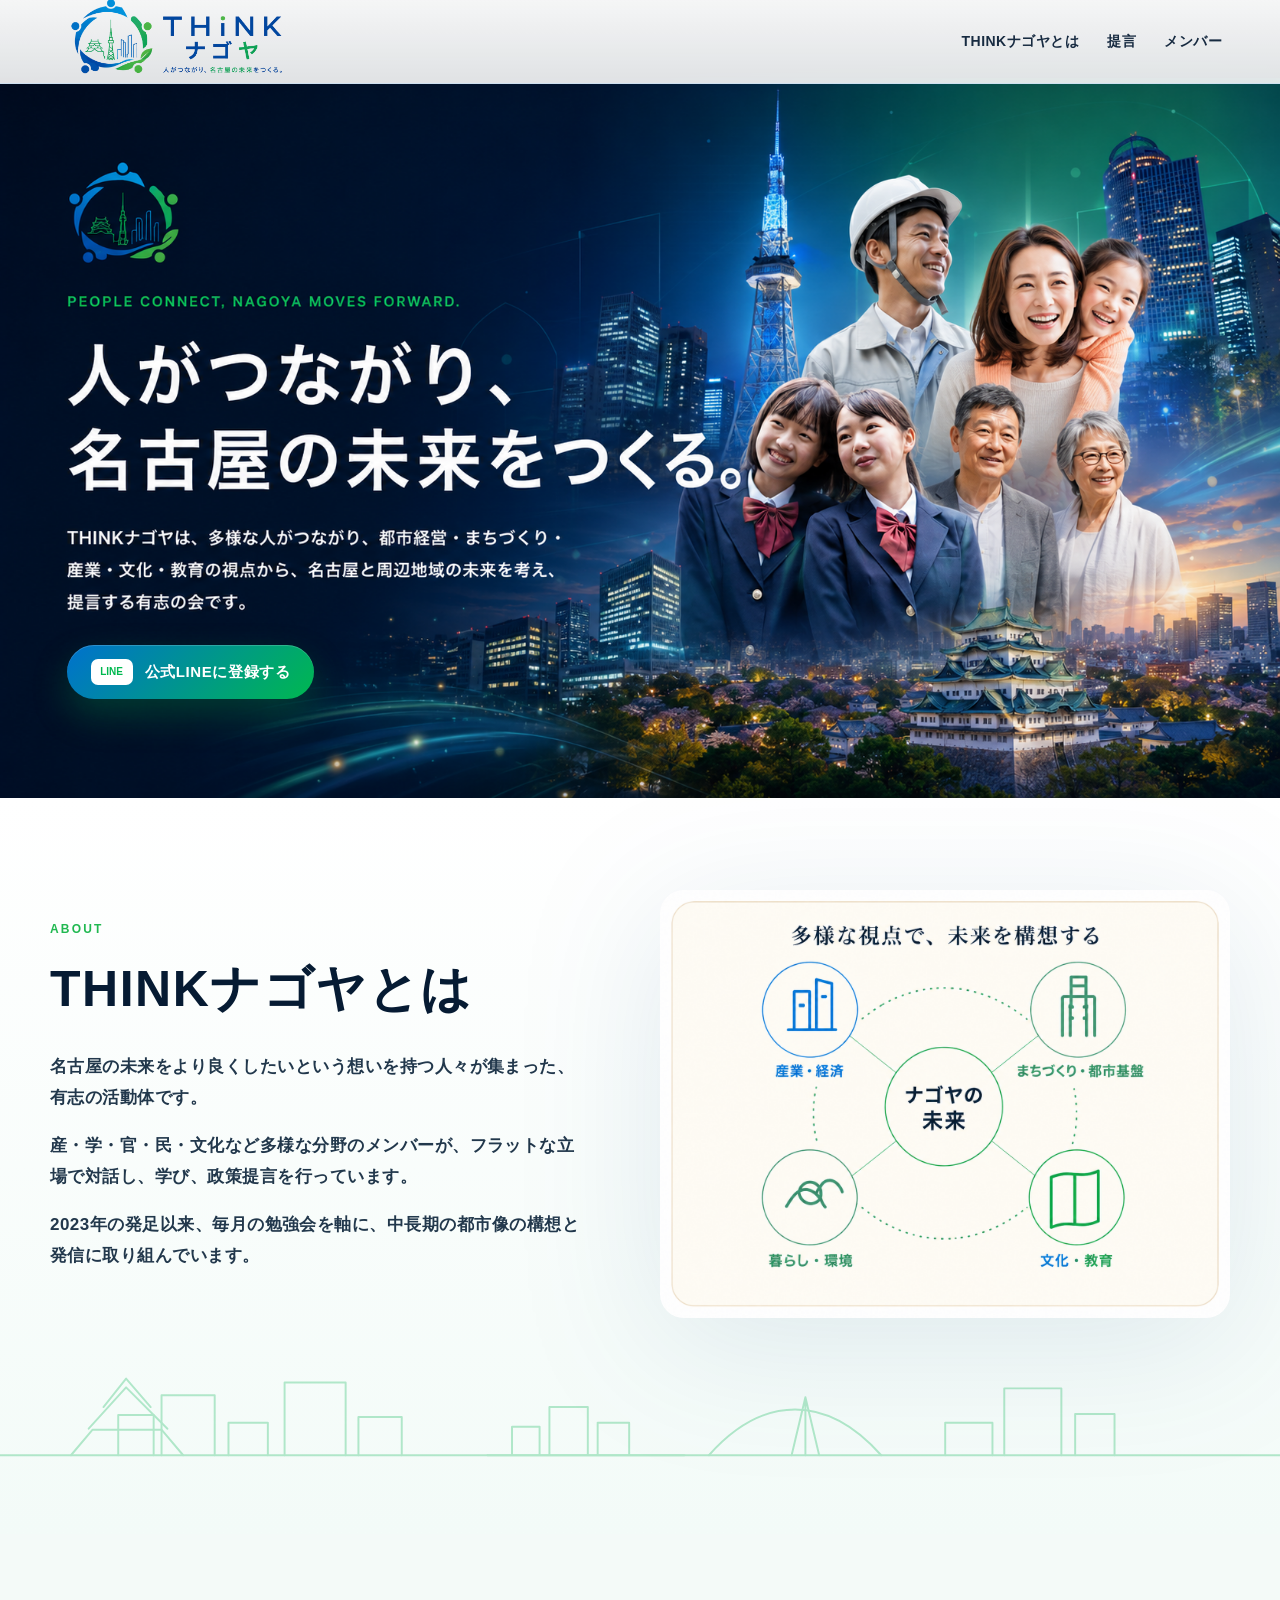
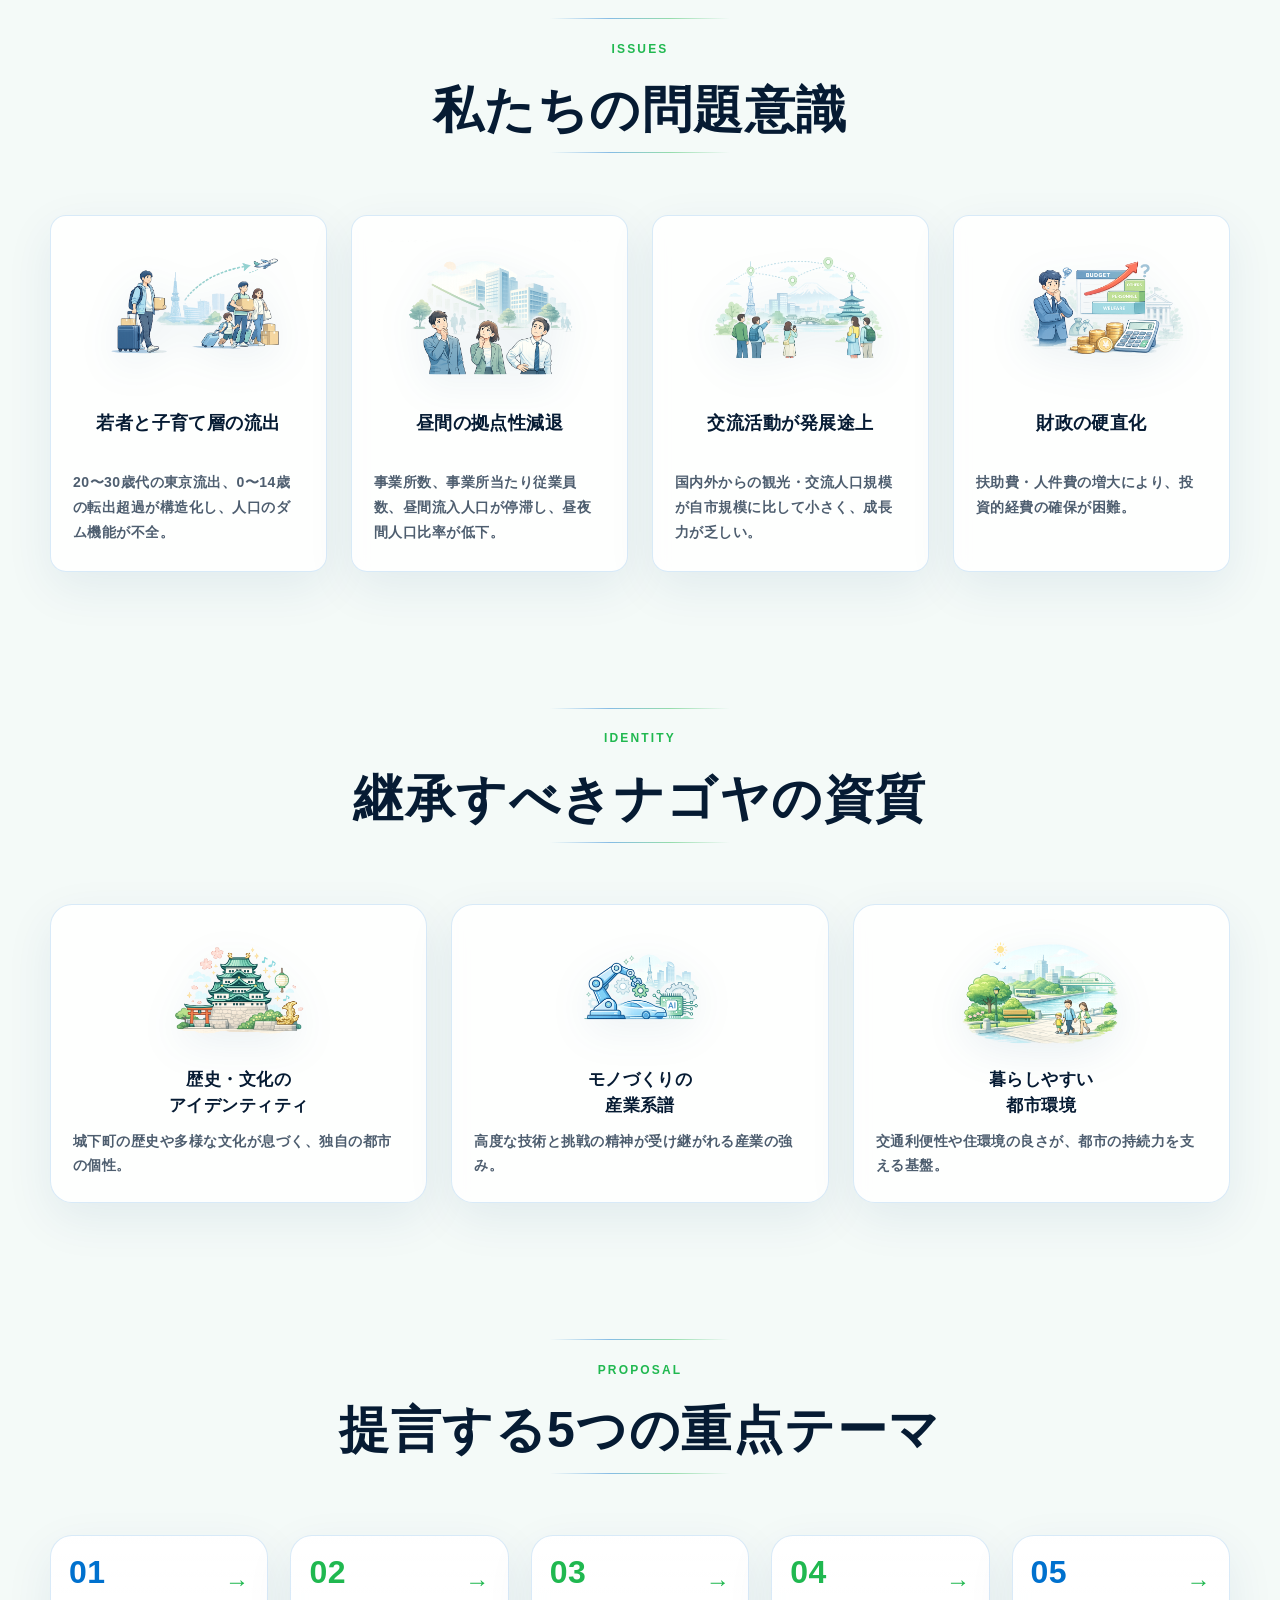
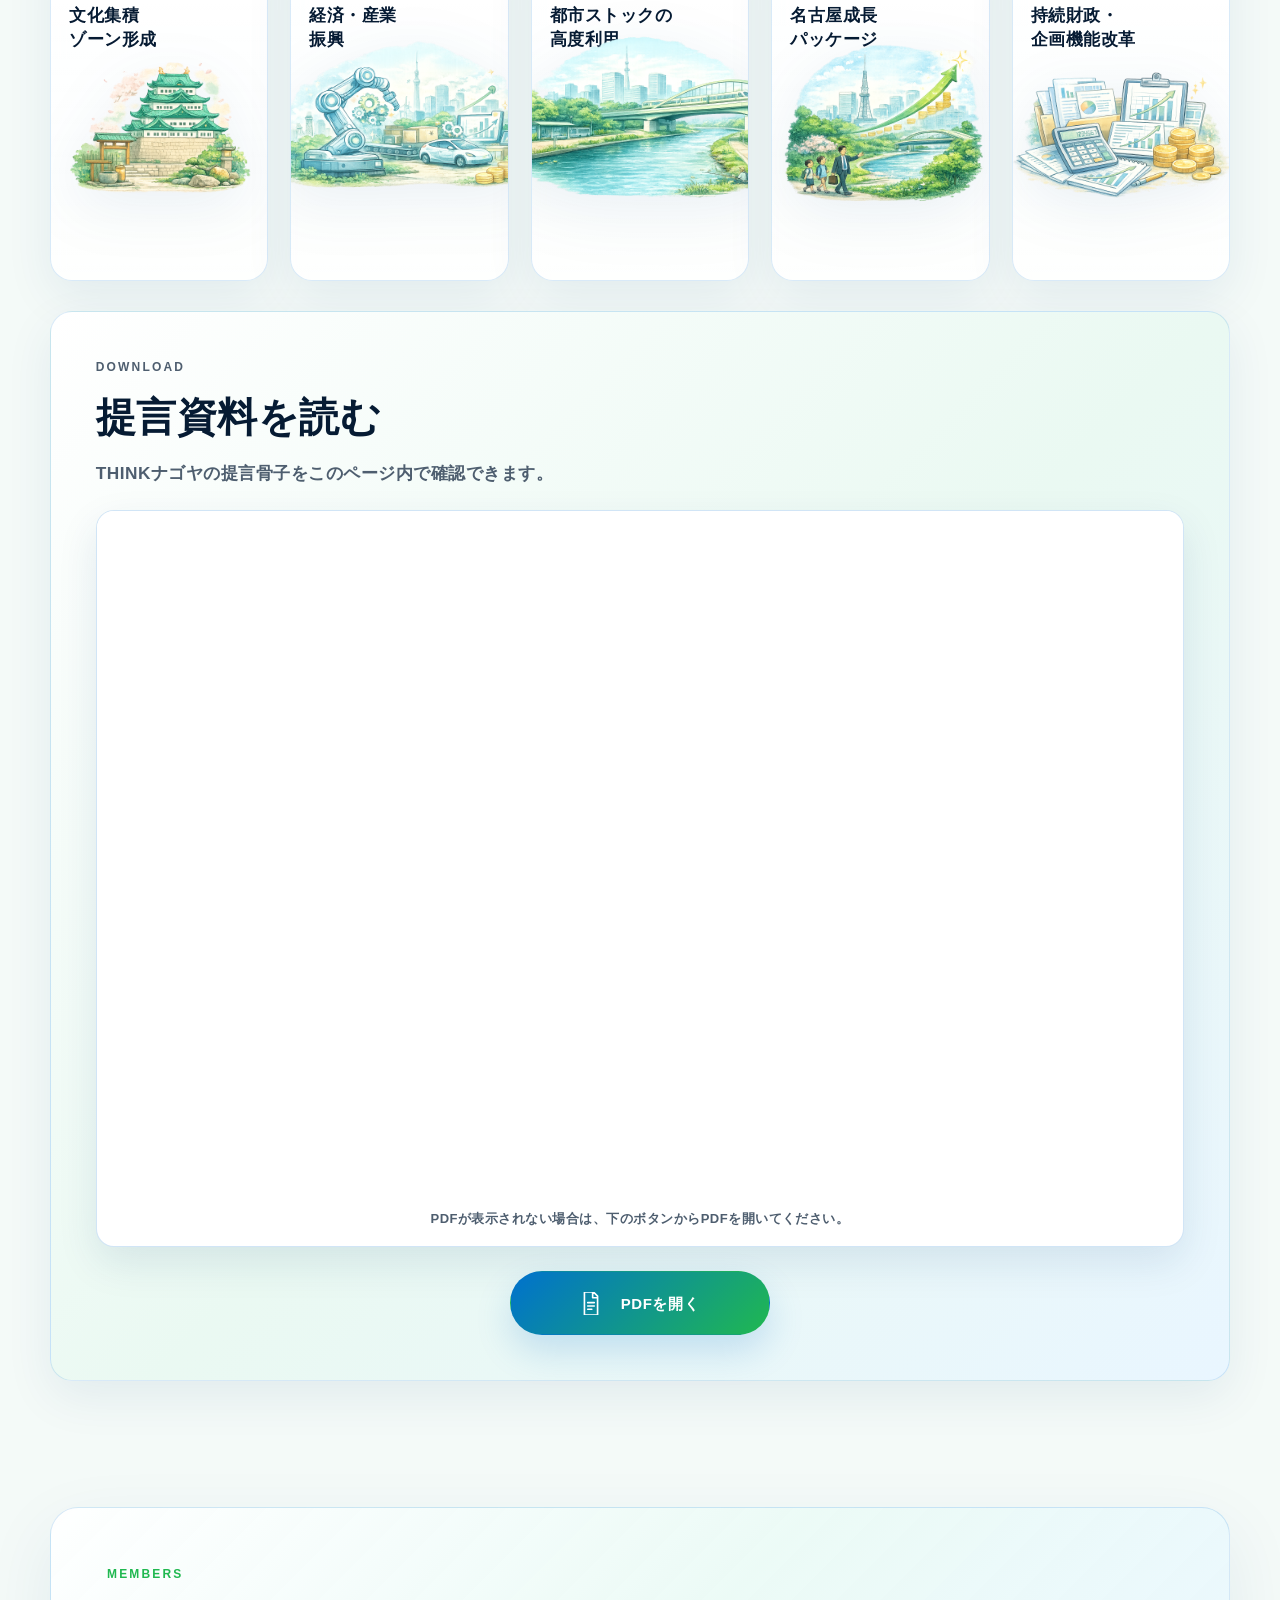
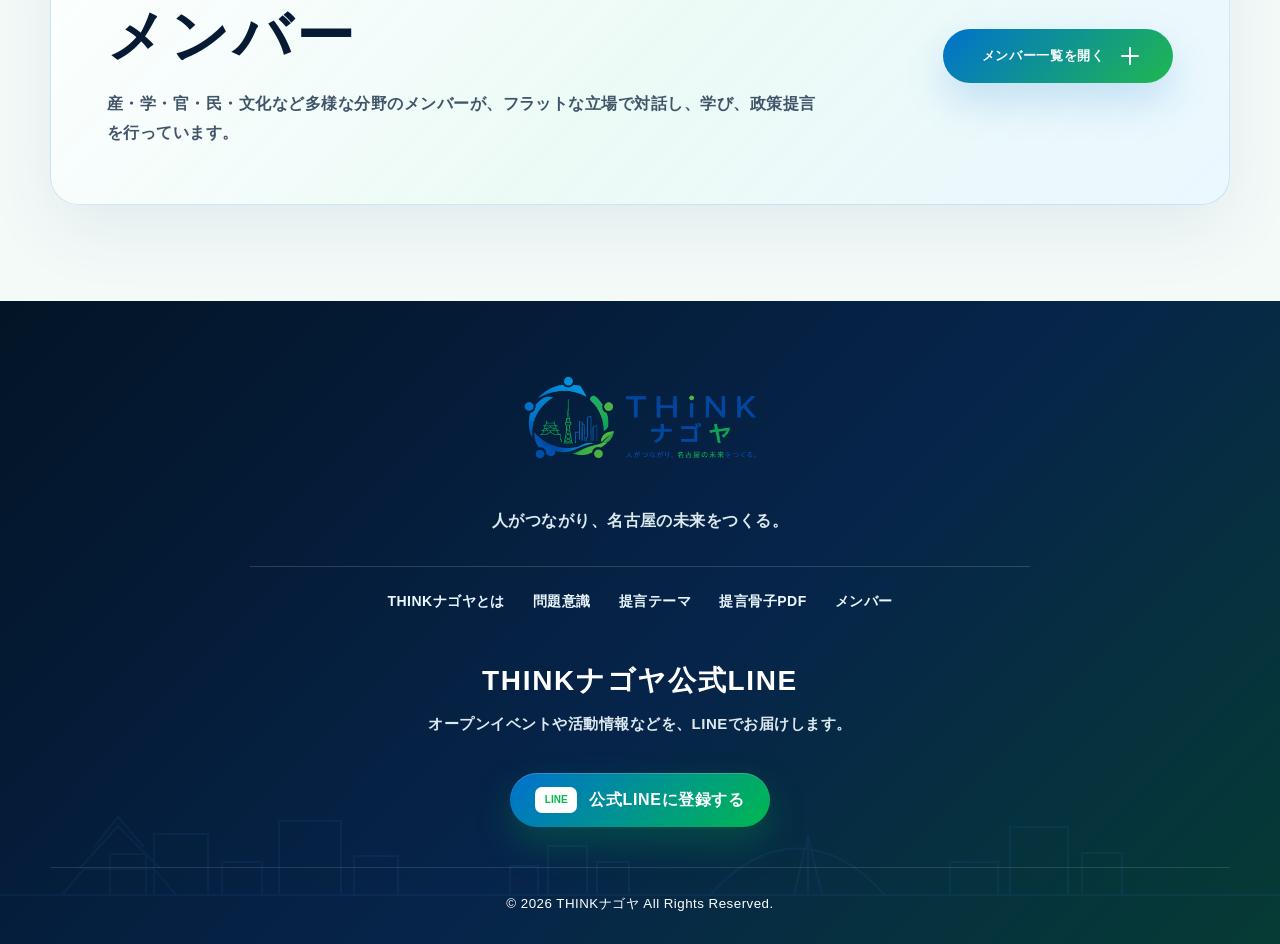
==== commit 4ce6a87a: "Add files via upload" ====
--- a/index.html
+++ b/index.html
@@ -106,17 +106,17 @@
         </div>
         <div class="card-grid card-grid--3">
           <article class="asset-card reveal">
-            <div class="asset-illustration castle"></div>
+            <div class="asset-illustration"><img src="assets/img/asset-history-culture.png" alt="歴史・文化のアイデンティティを表すイラスト"></div>
             <h3>歴史・文化の<br>アイデンティティ</h3>
             <p>城下町の歴史や多様な文化が息づく、独自の都市の個性。</p>
           </article>
           <article class="asset-card reveal">
-            <div class="asset-illustration industry"></div>
+            <div class="asset-illustration"><img src="assets/img/asset-industry-lineage.png" alt="モノづくりの産業系譜を表すイラスト"></div>
             <h3>モノづくりの<br>産業系譜</h3>
             <p>高度な技術と挑戦の精神が受け継がれる産業の強み。</p>
           </article>
           <article class="asset-card reveal">
-            <div class="asset-illustration waterside"></div>
+            <div class="asset-illustration"><img src="assets/img/asset-livable-city.png" alt="暮らしやすい都市環境を表すイラスト"></div>
             <h3>暮らしやすい<br>都市環境</h3>
             <p>交通利便性や住環境の良さが、都市の持続力を支える基盤。</p>
           </article>
@@ -130,46 +130,50 @@
           <p class="section-kicker">PROPOSAL</p>
           <h2>提言する5つの重点テーマ</h2>
         </div>
-        <div class="theme-row">
-          <a href="assets/docs/think-nagoya-proposal.pdf" class="theme-card reveal" target="_blank" rel="noopener">
+        <div class="theme-row theme-row--visual">
+          <a href="assets/docs/think-nagoya-proposal.pdf" class="theme-card theme-card--visual reveal" target="_blank" rel="noopener">
             <span class="theme-card__num">01</span>
+            <div class="theme-card__visual"><img src="assets/img/proposal-culture.png" alt="文化集積ゾーン形成を表すイラスト"></div>
             <h3>文化集積<br>ゾーン形成</h3>
-            <span class="theme-card__icon">⌂</span>
-            <span class="theme-card__arrow">→</span>
-          </a>
-          <a href="assets/docs/think-nagoya-proposal.pdf" class="theme-card reveal" target="_blank" rel="noopener">
+            <span class="theme-card__arrow">→</span>
+          </a>
+          <a href="assets/docs/think-nagoya-proposal.pdf" class="theme-card theme-card--visual reveal" target="_blank" rel="noopener">
             <span class="theme-card__num">02</span>
+            <div class="theme-card__visual"><img src="assets/img/proposal-industry.png" alt="経済・産業振興を表すイラスト"></div>
             <h3>経済・産業<br>振興</h3>
-            <span class="theme-card__icon">↗</span>
-            <span class="theme-card__arrow">→</span>
-          </a>
-          <a href="assets/docs/think-nagoya-proposal.pdf" class="theme-card reveal" target="_blank" rel="noopener">
+            <span class="theme-card__arrow">→</span>
+          </a>
+          <a href="assets/docs/think-nagoya-proposal.pdf" class="theme-card theme-card--visual reveal" target="_blank" rel="noopener">
             <span class="theme-card__num">03</span>
+            <div class="theme-card__visual"><img src="assets/img/proposal-urban.png" alt="都市ストックの高度利用を表すイラスト"></div>
             <h3>都市ストックの<br>高度利用</h3>
-            <span class="theme-card__icon">▥</span>
-            <span class="theme-card__arrow">→</span>
-          </a>
-          <a href="assets/docs/think-nagoya-proposal.pdf" class="theme-card reveal" target="_blank" rel="noopener">
+            <span class="theme-card__arrow">→</span>
+          </a>
+          <a href="assets/docs/think-nagoya-proposal.pdf" class="theme-card theme-card--visual reveal" target="_blank" rel="noopener">
             <span class="theme-card__num">04</span>
+            <div class="theme-card__visual"><img src="assets/img/proposal-growth.png" alt="名古屋成長パッケージを表すイラスト"></div>
             <h3>名古屋成長<br>パッケージ</h3>
-            <span class="theme-card__icon">◎</span>
-            <span class="theme-card__arrow">→</span>
-          </a>
-          <a href="assets/docs/think-nagoya-proposal.pdf" class="theme-card reveal" target="_blank" rel="noopener">
+            <span class="theme-card__arrow">→</span>
+          </a>
+          <a href="assets/docs/think-nagoya-proposal.pdf" class="theme-card theme-card--visual reveal" target="_blank" rel="noopener">
             <span class="theme-card__num">05</span>
+            <div class="theme-card__visual"><img src="assets/img/proposal-finance.png" alt="持続財政と企画機能改革を表すイラスト"></div>
             <h3>持続財政・<br>企画機能改革</h3>
-            <span class="theme-card__icon">▣</span>
-            <span class="theme-card__arrow">→</span>
-          </a>
-        </div>
-        <div class="download-panel reveal">
-          <div class="download-panel__content">
+            <span class="theme-card__arrow">→</span>
+          </a>
+        </div>
+        <div class="download-panel download-panel--embedded reveal">
+          <div class="download-panel__content download-panel__content--full">
             <p class="section-kicker">DOWNLOAD</p>
             <h3>提言資料を読む</h3>
-            <p>THINKナゴヤの提言骨子をPDFで確認できます。</p>
-          </div>
-          <div class="download-panel__action download-links download-links--single">
-            <a class="btn btn-navy btn-pdf" href="assets/docs/think-nagoya-proposal.pdf" target="_blank" rel="noopener">提言骨子PDF</a>
+            <p>THINKナゴヤの提言骨子をこのページ内で確認できます。</p>
+          </div>
+          <div class="pdf-viewer pdf-viewer--in-panel" aria-label="THINKナゴヤ提言骨子PDFプレビュー">
+            <iframe src="assets/docs/think-nagoya-proposal.pdf#toolbar=0&navpanes=0&view=FitH" title="THINKナゴヤ提言骨子PDF" loading="lazy"></iframe>
+            <p class="pdf-viewer__fallback">PDFが表示されない場合は、下のボタンからPDFを開いてください。</p>
+          </div>
+          <div class="download-panel__action download-panel__action--bottom download-links download-links--single">
+            <a class="btn btn-navy btn-pdf" href="assets/docs/think-nagoya-proposal.pdf" target="_blank" rel="noopener">PDFを開く</a>
           </div>
         </div>
       </div>
--- a/assets/css/style.css
+++ b/assets/css/style.css
@@ -430,3 +430,367 @@
   .issue-illustration{height:138px !important;}
   .issue-card h3{min-height:auto;}
 }
+
+
+/* Asset cards illustration update */
+.asset-card{
+  border-radius:22px;
+  padding:26px 24px 28px !important;
+  display:flex !important;
+  flex-direction:column;
+  align-items:center;
+  text-align:center;
+  min-height:430px;
+  gap:12px;
+}
+.asset-illustration{
+  width:100%;
+  max-width:260px;
+  height:164px;
+  display:flex;
+  align-items:center;
+  justify-content:center;
+  margin-bottom:2px;
+  border-radius:0;
+  background:none !important;
+  box-shadow:none;
+}
+.asset-illustration::before,
+.asset-illustration::after{
+  display:none !important;
+}
+.asset-illustration img{
+  width:100%;
+  height:100%;
+  object-fit:contain;
+  filter: drop-shadow(0 10px 20px rgba(0,63,115,.08));
+}
+.asset-card h3{
+  margin:0;
+  font-size:18px;
+  line-height:1.45;
+}
+.asset-card p{
+  grid-column:auto !important;
+  margin:0;
+  font-size:14px;
+  line-height:1.85;
+  text-align:left;
+}
+@media (max-width:1040px){
+  .asset-card{
+    min-height:auto;
+  }
+}
+@media (max-width:820px){
+  .asset-card{
+    padding:24px 20px 26px !important;
+  }
+  .asset-illustration{
+    height:156px;
+  }
+}
+@media (max-width:560px){
+  .asset-card{
+    gap:10px;
+  }
+  .asset-illustration{
+    max-width:240px;
+    height:148px;
+  }
+  .asset-card h3{
+    font-size:17px;
+  }
+}
+
+
+/* Asset cards whitespace tightening */
+.asset-card{
+  min-height: 0 !important;
+  padding: 22px 22px 24px !important;
+  gap: 8px;
+  justify-content: flex-start;
+}
+.asset-illustration{
+  max-width: 238px;
+  height: 132px;
+  margin-bottom: 0;
+}
+.asset-card h3{
+  margin: 0 0 4px;
+  font-size: 17px;
+  line-height: 1.5;
+}
+.asset-card p{
+  font-size: 14px;
+  line-height: 1.7;
+}
+@media (max-width: 820px){
+  .asset-card{
+    padding: 20px 18px 22px !important;
+    gap: 8px;
+  }
+  .asset-illustration{
+    max-width: 220px;
+    height: 124px;
+  }
+}
+@media (max-width: 560px){
+  .asset-card{
+    padding: 18px 16px 20px !important;
+    gap: 6px;
+  }
+  .asset-illustration{
+    max-width: 210px;
+    height: 118px;
+  }
+  .asset-card h3{
+    font-size: 16px;
+  }
+  .asset-card p{
+    line-height: 1.65;
+  }
+}
+
+
+/* Proposal visual card update */
+.theme-row--visual{
+  grid-template-columns: repeat(5, minmax(0, 1fr));
+  gap: 22px;
+}
+.theme-card--visual{
+  min-height: 245px;
+  padding: 22px 20px 24px;
+  display:flex;
+  flex-direction:column;
+  justify-content:flex-start;
+  gap:10px;
+  border-radius:22px;
+  background:linear-gradient(180deg,rgba(255,255,255,.94),rgba(255,255,255,.86));
+}
+.theme-card--visual .theme-card__num{
+  font-size:30px;
+  line-height:1;
+}
+.theme-card__visual{
+  height:96px;
+  display:flex;
+  align-items:center;
+  justify-content:center;
+  margin: 2px 0 4px;
+}
+.theme-card__visual img{
+  width:100%;
+  height:100%;
+  object-fit:contain;
+  filter: drop-shadow(0 10px 20px rgba(0,63,115,.08));
+}
+.theme-card--visual h3{
+  margin:0;
+  font-size:17px;
+  line-height:1.55;
+  letter-spacing:.03em;
+}
+.theme-card--visual .theme-card__arrow{
+  top:22px;
+  right:22px;
+  font-size:24px;
+}
+@media (max-width:1040px){
+  .theme-row--visual{grid-template-columns:repeat(2,1fr);}
+  .theme-card--visual{min-height:220px;}
+  .theme-card__visual{height:110px;}
+}
+@media (max-width:560px){
+  .theme-row--visual{grid-template-columns:1fr;}
+  .theme-card--visual{min-height:auto;padding:20px 18px;}
+  .theme-card__visual{height:120px;}
+}
+
+
+/* Proposal cards: apply user-provided individual illustrations */
+.theme-row--visual{
+  align-items: stretch;
+}
+.theme-card--visual{
+  min-height: 336px;
+  padding: 20px 18px 18px;
+  gap: 8px;
+  overflow: hidden;
+}
+.theme-card--visual .theme-card__num{
+  order: 1;
+  font-size: 32px;
+  margin-bottom: 2px;
+}
+.theme-card--visual h3{
+  order: 2;
+  min-height: 60px;
+  display: flex;
+  align-items: center;
+  margin: 0;
+  font-size: 17px;
+  line-height: 1.45;
+}
+.theme-card__visual{
+  order: 3;
+  height: 196px;
+  margin: 6px -16px -6px;
+  display: flex;
+  align-items: center;
+  justify-content: center;
+}
+.theme-card__visual img{
+  width: 100%;
+  height: 100%;
+  object-fit: contain;
+  transform: scale(1.42);
+  transform-origin: center bottom;
+}
+.theme-card--visual:nth-child(1) .theme-card__visual img{transform: scale(1.44);}
+.theme-card--visual:nth-child(2) .theme-card__visual img{transform: scale(1.48);}
+.theme-card--visual:nth-child(3) .theme-card__visual img{transform: scale(1.52);}
+.theme-card--visual:nth-child(4) .theme-card__visual img{transform: scale(1.46);}
+.theme-card--visual:nth-child(5) .theme-card__visual img{transform: scale(1.38);}
+.theme-card--visual .theme-card__arrow{
+  top: 24px;
+  right: 18px;
+}
+@media (max-width:1040px){
+  .theme-card--visual{min-height: 318px;}
+  .theme-card__visual{height: 205px; margin: 10px -12px -8px;}
+}
+@media (max-width:560px){
+  .theme-card--visual{
+    min-height: auto;
+    padding: 18px 16px 16px;
+  }
+  .theme-card--visual h3{
+    min-height: auto;
+  }
+  .theme-card__visual{
+    height: 200px;
+    margin: 12px -10px -4px;
+  }
+  .theme-card__visual img{
+    transform: scale(1.35);
+  }
+  .theme-card--visual:nth-child(1) .theme-card__visual img,
+  .theme-card--visual:nth-child(2) .theme-card__visual img,
+  .theme-card--visual:nth-child(3) .theme-card__visual img,
+  .theme-card--visual:nth-child(4) .theme-card__visual img,
+  .theme-card--visual:nth-child(5) .theme-card__visual img{transform: scale(1.35);}
+}
+
+
+/* Embedded PDF viewer */
+.pdf-viewer{
+  margin-top: 24px;
+  border: 1px solid rgba(0,113,206,.18);
+  border-radius: 24px;
+  overflow: hidden;
+  background: linear-gradient(135deg,#FFFFFF,#F1FAF6 56%,#EFF8FF);
+  box-shadow: 0 18px 54px rgba(0,63,115,.08);
+}
+.pdf-viewer iframe{
+  width: 100%;
+  height: min(78vh, 820px);
+  min-height: 560px;
+  border: 0;
+  display: block;
+  background: #fff;
+}
+.pdf-viewer__fallback{
+  margin: 0;
+  padding: 12px 18px 16px;
+  color: #4E5E6F;
+  font-size: 13px;
+  font-weight: 700;
+  text-align: center;
+}
+.pdf-viewer__fallback a{
+  color: var(--blue);
+  text-decoration: underline;
+  text-underline-offset: 3px;
+}
+@media (max-width: 820px){
+  .pdf-viewer iframe{
+    height: 68vh;
+    min-height: 460px;
+  }
+}
+@media (max-width: 560px){
+  .pdf-viewer{
+    border-radius: 18px;
+  }
+  .pdf-viewer iframe{
+    height: 62vh;
+    min-height: 380px;
+  }
+}
+
+
+/* PDF viewer integrated inside download panel */
+.download-panel--embedded{
+  display:flex !important;
+  flex-direction:column;
+  align-items:stretch;
+  gap:22px;
+  padding:clamp(26px,3.5vw,46px) !important;
+}
+.download-panel__content--full{
+  max-width:none !important;
+  text-align:left;
+}
+.download-panel__content--full p:last-child{
+  max-width:none;
+}
+.pdf-viewer--in-panel{
+  margin:0;
+  width:100%;
+  border-radius:18px;
+  overflow:hidden;
+  border:1px solid rgba(0,113,206,.18);
+  box-shadow:0 16px 40px rgba(0,63,115,.10);
+  background:#fff;
+}
+.pdf-viewer--in-panel iframe{
+  width:100%;
+  height:min(76vh,820px);
+  min-height:560px;
+  border:0;
+  display:block;
+}
+.download-panel__action--bottom{
+  justify-self:auto !important;
+  align-self:center !important;
+  justify-content:center !important;
+  width:100%;
+  padding-top:2px;
+}
+.download-panel__action--bottom .btn{
+  min-width:260px;
+}
+@media (max-width:820px){
+  .pdf-viewer--in-panel iframe{
+    height:70vh;
+    min-height:460px;
+  }
+}
+@media (max-width:560px){
+  .download-panel--embedded{
+    padding:22px 16px !important;
+    gap:16px;
+  }
+  .pdf-viewer--in-panel{
+    border-radius:14px;
+  }
+  .pdf-viewer--in-panel iframe{
+    height:66vh;
+    min-height:390px;
+  }
+  .download-panel__action--bottom .btn{
+    width:100%;
+    min-width:0;
+  }
+}
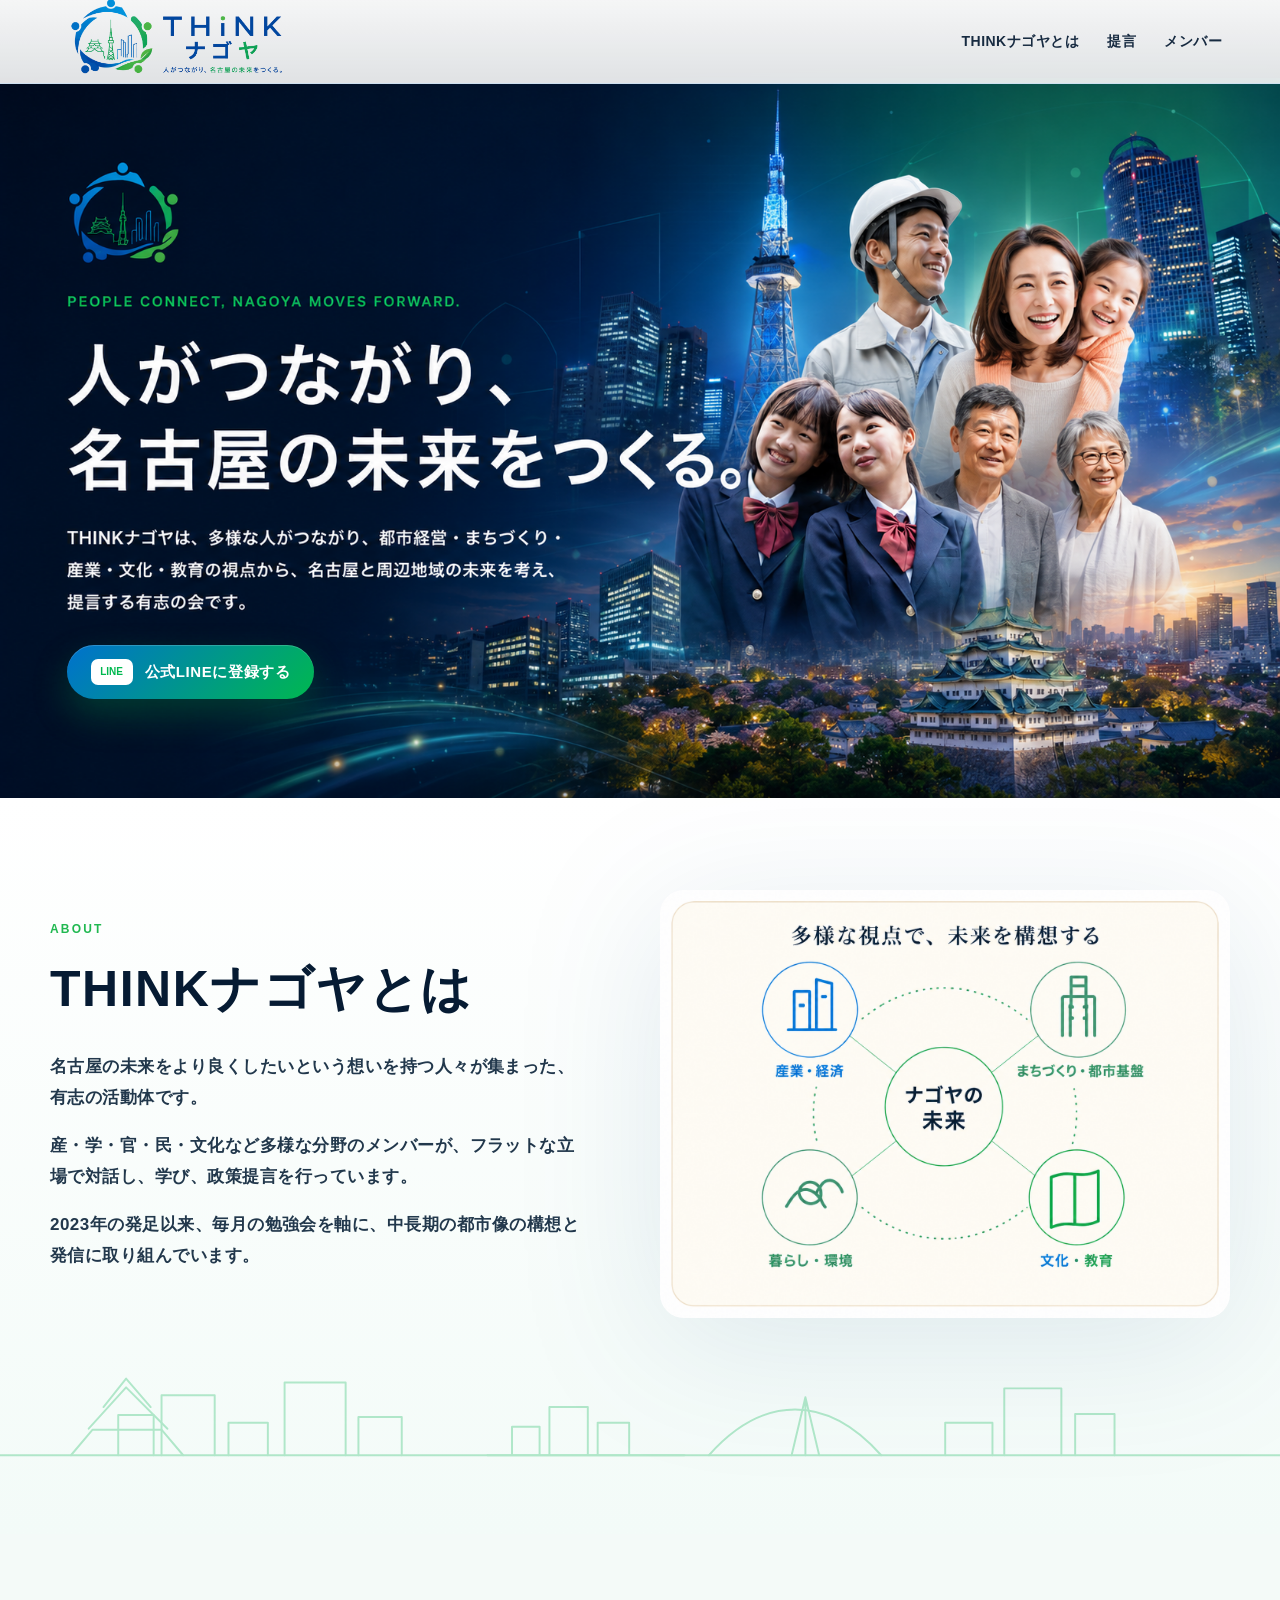
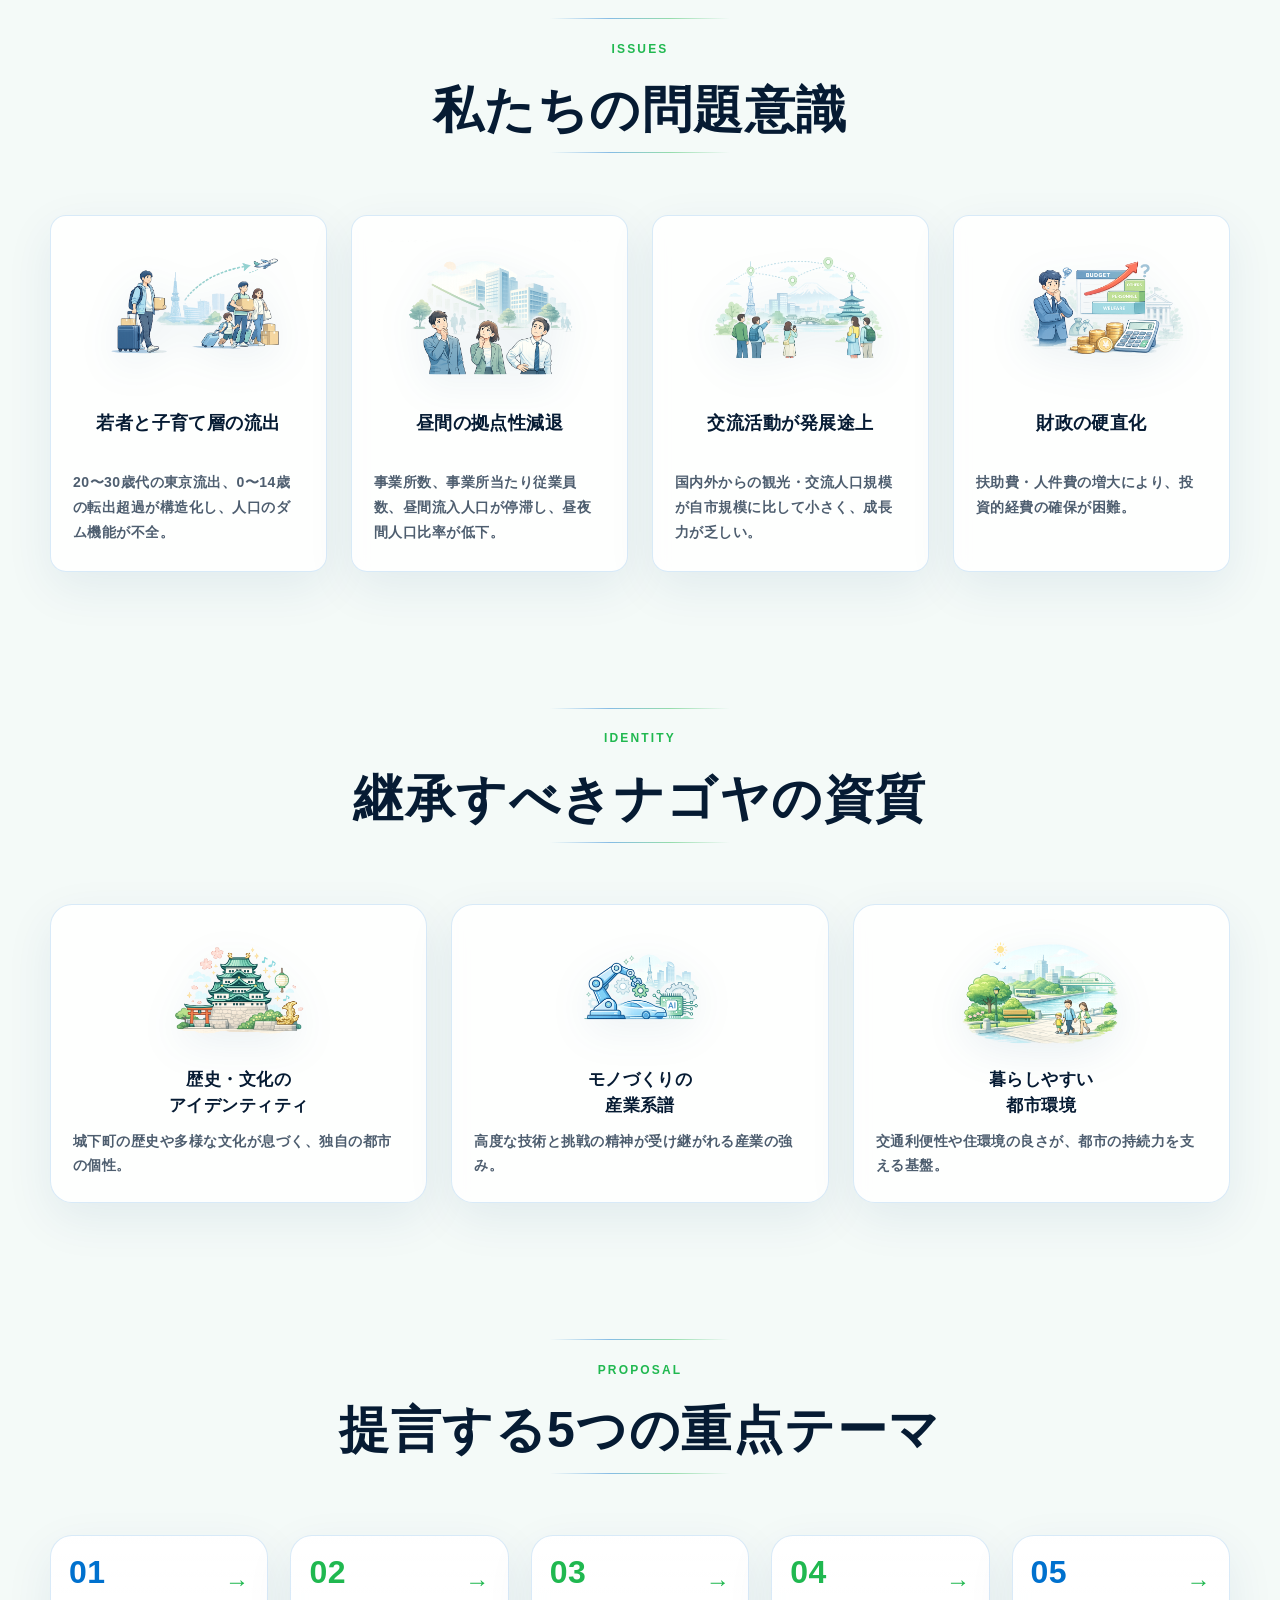
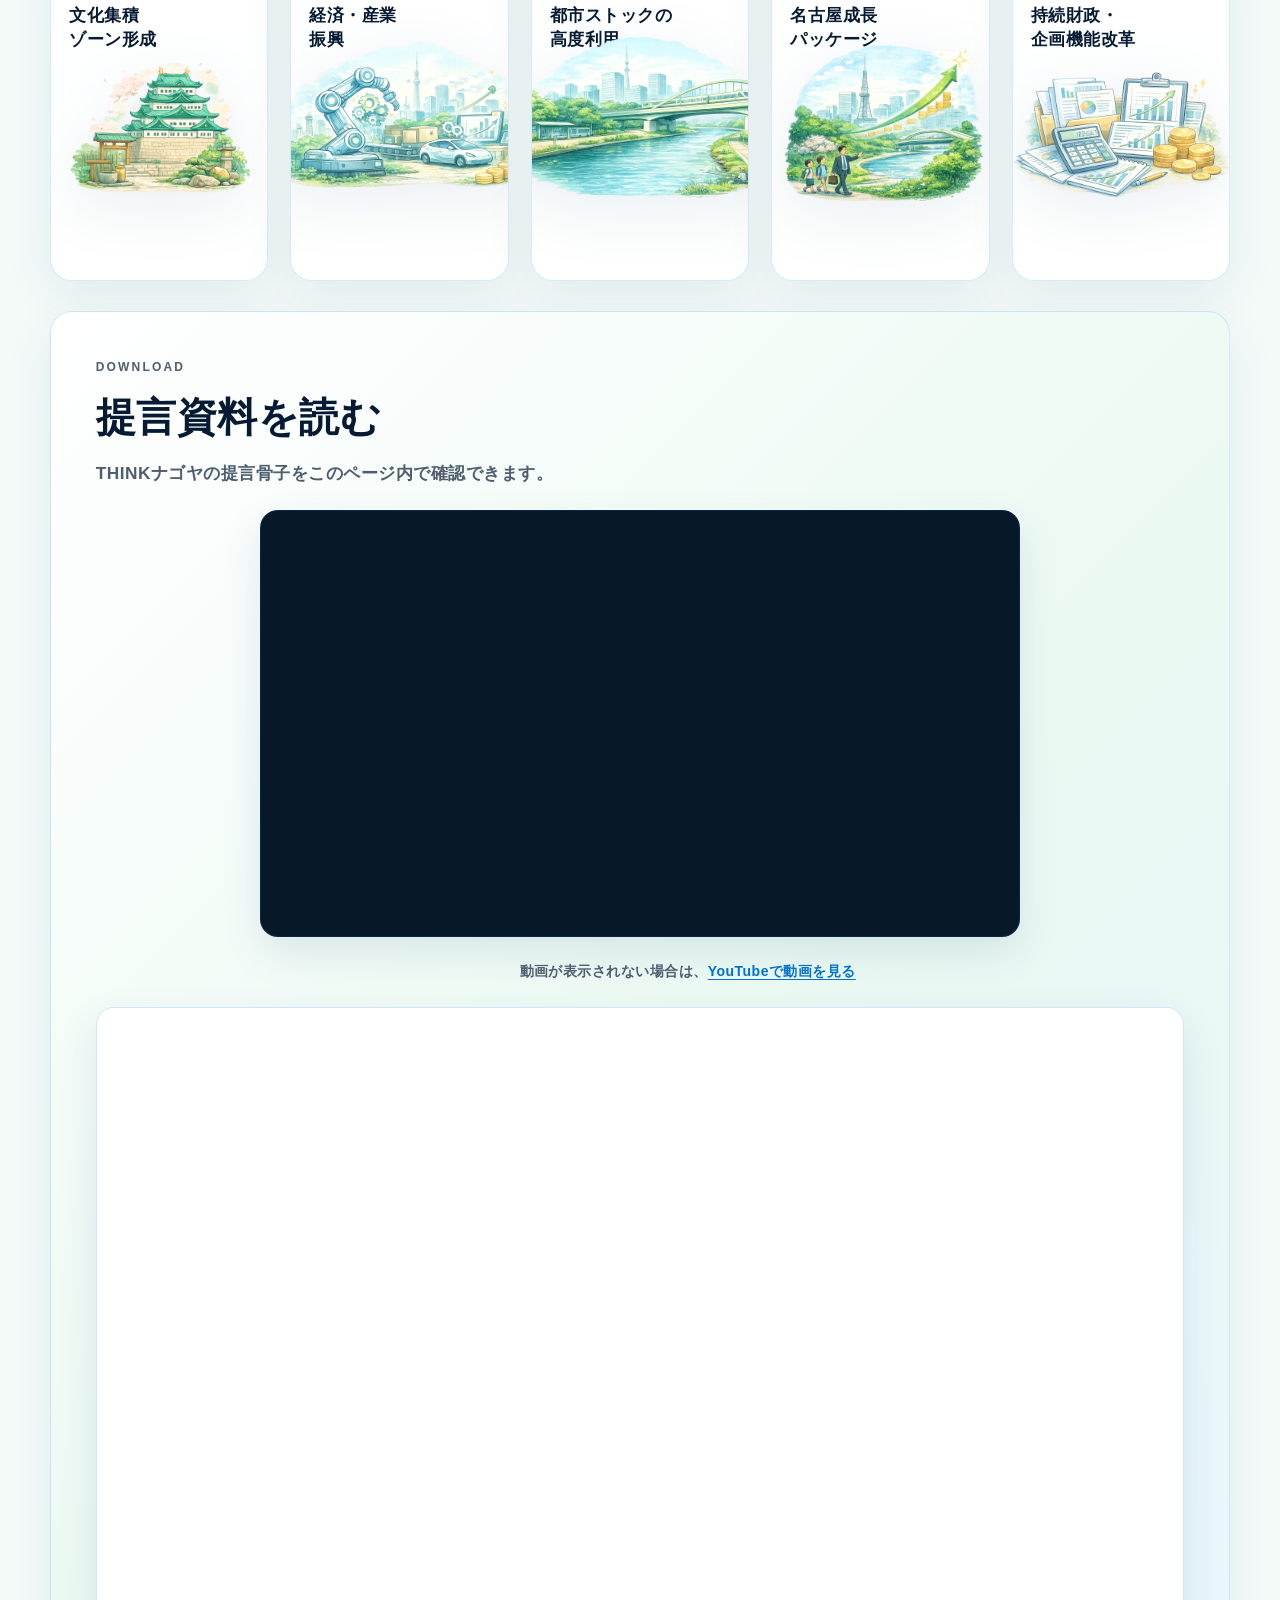
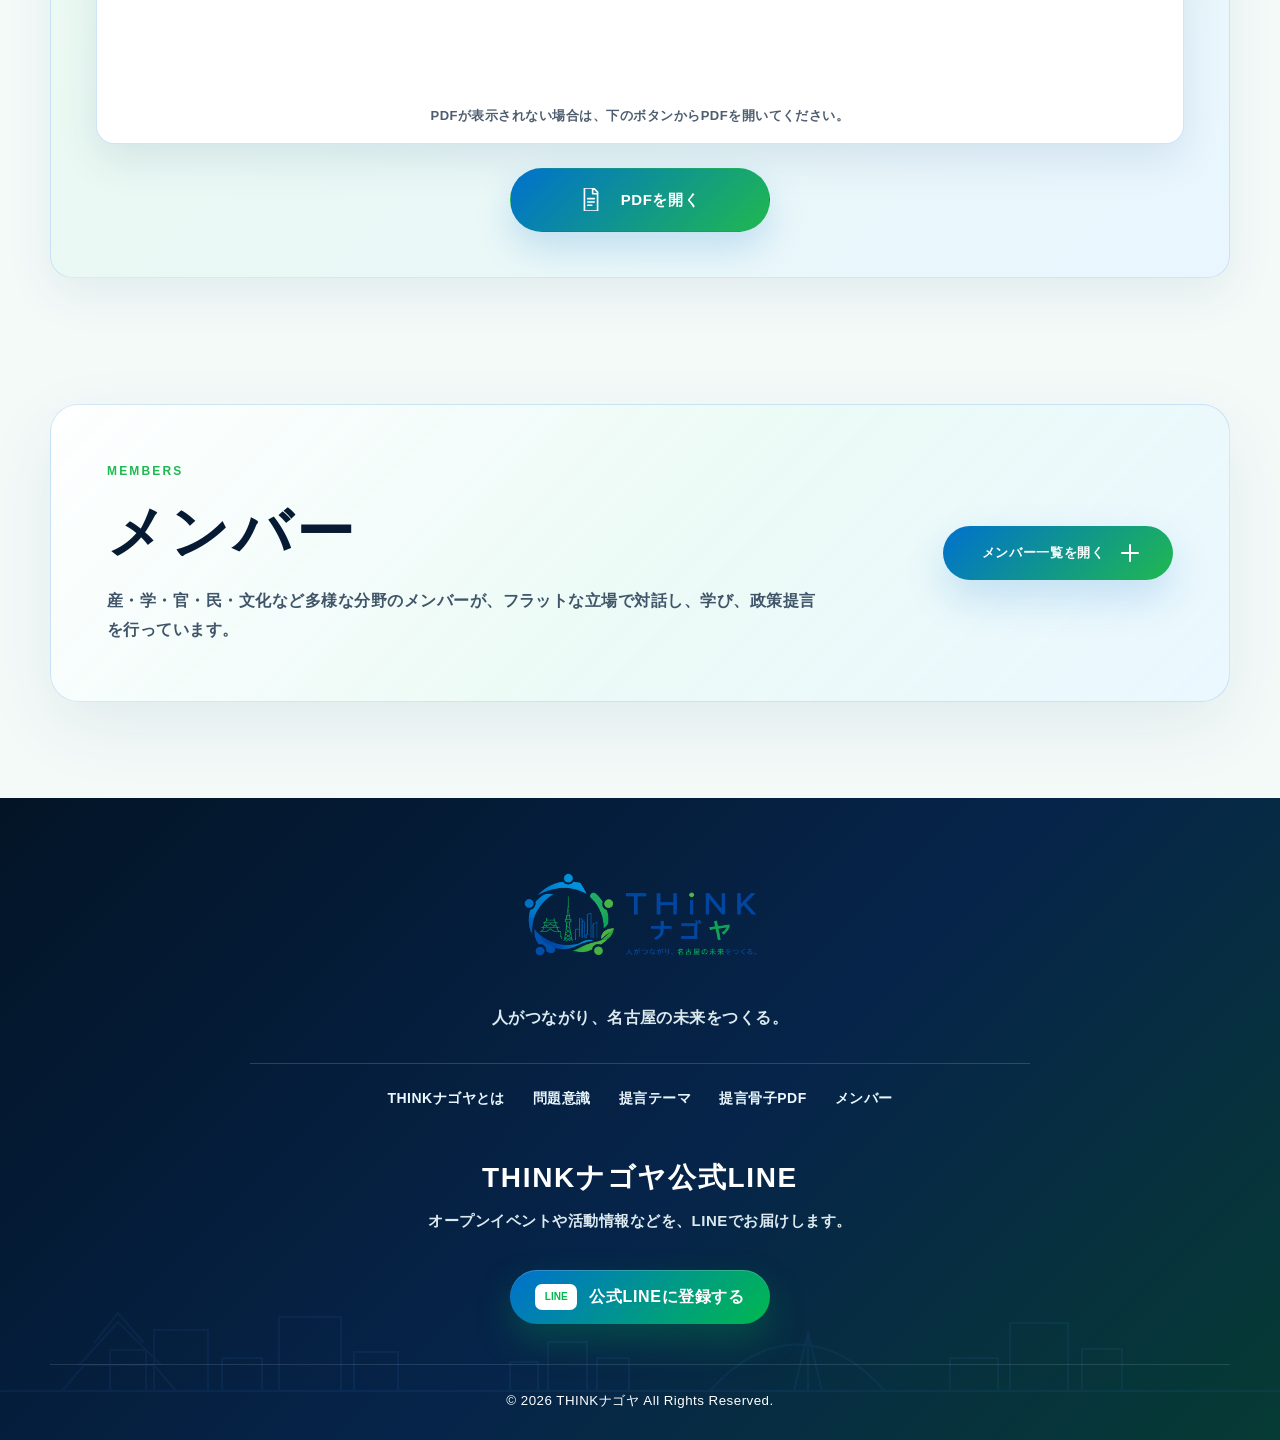
==== commit 28eafa5f: "Add files via upload" ====
--- a/index.html
+++ b/index.html
@@ -168,6 +168,19 @@
             <h3>提言資料を読む</h3>
             <p>THINKナゴヤの提言骨子をこのページ内で確認できます。</p>
           </div>
+          <div class="youtube-viewer--in-panel youtube-viewer--compact" aria-label="THINKナゴヤ紹介動画">
+            <iframe
+              width="560"
+              height="315"
+              src="https://www.youtube-nocookie.com/embed/485KyS-at9M?rel=0&modestbranding=1"
+              title="THINKナゴヤ紹介動画"
+              loading="lazy"
+              frameborder="0"
+              allow="accelerometer; autoplay; clipboard-write; encrypted-media; gyroscope; picture-in-picture; web-share"
+              referrerpolicy="strict-origin-when-cross-origin"
+              allowfullscreen></iframe>
+          </div>
+          <p class="youtube-fallback">動画が表示されない場合は、<a href="https://youtu.be/485KyS-at9M" target="_blank" rel="noopener">YouTubeで動画を見る</a></p>
           <div class="pdf-viewer pdf-viewer--in-panel" aria-label="THINKナゴヤ提言骨子PDFプレビュー">
             <iframe src="assets/docs/think-nagoya-proposal.pdf#toolbar=0&navpanes=0&view=FitH" title="THINKナゴヤ提言骨子PDF" loading="lazy"></iframe>
             <p class="pdf-viewer__fallback">PDFが表示されない場合は、下のボタンからPDFを開いてください。</p>
--- a/assets/css/style.css
+++ b/assets/css/style.css
@@ -794,3 +794,180 @@
     min-width:0;
   }
 }
+
+
+/* YouTube embed inside download panel */
+.youtube-viewer--in-panel{
+  width:100%;
+  border-radius:18px;
+  overflow:hidden;
+  border:1px solid rgba(0,113,206,.18);
+  box-shadow:0 16px 40px rgba(0,63,115,.10);
+  background:#071828;
+  aspect-ratio:16 / 9;
+}
+.youtube-viewer--in-panel iframe{
+  width:100%;
+  height:100%;
+  border:0;
+  display:block;
+}
+@media (max-width:560px){
+  .youtube-viewer--in-panel{
+    border-radius:14px;
+  }
+}
+
+
+/* YouTube fallback link */
+.youtube-fallback{
+  margin: 10px 0 26px;
+  text-align: right;
+  color: #4E5E6F;
+  font-size: 14px;
+  font-weight: 700;
+}
+.youtube-fallback a{
+  color: var(--blue);
+  text-decoration: underline;
+  text-underline-offset: 3px;
+}
+@media (max-width: 560px){
+  .youtube-fallback{
+    text-align: left;
+    margin-bottom: 20px;
+  }
+}
+
+
+/* YouTube stable link card: iframe removed to avoid YouTube Error 153 */
+.youtube-viewer--in-panel,
+.youtube-fallback{
+  display:none !important;
+}
+.youtube-card--in-panel{
+  position:relative;
+  display:block;
+  width:100%;
+  aspect-ratio:16/9;
+  border-radius:18px;
+  overflow:hidden;
+  border:1px solid rgba(0,113,206,.18);
+  box-shadow:0 16px 40px rgba(0,63,115,.10);
+  background:linear-gradient(135deg,#08243b,#0b725c);
+}
+.youtube-card--in-panel img{
+  width:100%;
+  height:100%;
+  object-fit:cover;
+  display:block;
+  filter:saturate(1.05) contrast(.96);
+}
+.youtube-card--in-panel::before{
+  content:"";
+  position:absolute;
+  inset:0;
+  background:linear-gradient(90deg,rgba(7,24,40,.72),rgba(7,24,40,.24) 52%,rgba(7,24,40,.52));
+  z-index:1;
+}
+.youtube-card__overlay{
+  position:absolute;
+  inset:0;
+  z-index:2;
+  display:flex;
+  flex-direction:column;
+  align-items:center;
+  justify-content:center;
+  gap:14px;
+  color:#fff;
+  font-weight:900;
+  letter-spacing:.06em;
+  text-align:center;
+}
+.youtube-card__play{
+  width:82px;
+  height:82px;
+  border-radius:50%;
+  background:linear-gradient(135deg,var(--blue),var(--green));
+  box-shadow:0 18px 42px rgba(0,63,115,.32);
+  position:relative;
+}
+.youtube-card__play::after{
+  content:"";
+  position:absolute;
+  left:33px;
+  top:25px;
+  width:0;
+  height:0;
+  border-top:16px solid transparent;
+  border-bottom:16px solid transparent;
+  border-left:24px solid #fff;
+}
+.youtube-card__label{
+  display:inline-flex;
+  align-items:center;
+  justify-content:center;
+  min-height:46px;
+  padding:0 22px;
+  border-radius:999px;
+  background:rgba(255,255,255,.14);
+  border:1px solid rgba(255,255,255,.34);
+  backdrop-filter:blur(8px);
+}
+.youtube-card--in-panel:hover .youtube-card__play{
+  transform:scale(1.05);
+}
+@media (max-width:560px){
+  .youtube-card--in-panel{
+    border-radius:14px;
+  }
+  .youtube-card__play{
+    width:64px;
+    height:64px;
+  }
+  .youtube-card__play::after{
+    left:26px;
+    top:20px;
+    border-top-width:12px;
+    border-bottom-width:12px;
+    border-left-width:19px;
+  }
+  .youtube-card__label{
+    min-height:40px;
+    padding:0 16px;
+    font-size:13px;
+  }
+}
+
+
+/* YouTube compact embed (re-enabled by request) */
+.youtube-viewer--compact{
+  display:block !important;
+  width:min(100%, 760px);
+  margin:0 auto;
+  aspect-ratio:16 / 9;
+  align-self:center;
+}
+.youtube-viewer--compact iframe{
+  width:100%;
+  height:100%;
+  display:block;
+}
+.youtube-fallback{
+  display:block !important;
+  width:min(100%, 760px);
+  margin:8px auto 4px;
+  text-align:right;
+}
+.youtube-card--in-panel{
+  display:none !important;
+}
+@media (max-width:560px){
+  .youtube-viewer--compact,
+  .youtube-fallback{
+    width:100%;
+  }
+  .youtube-fallback{
+    text-align:left;
+  }
+}
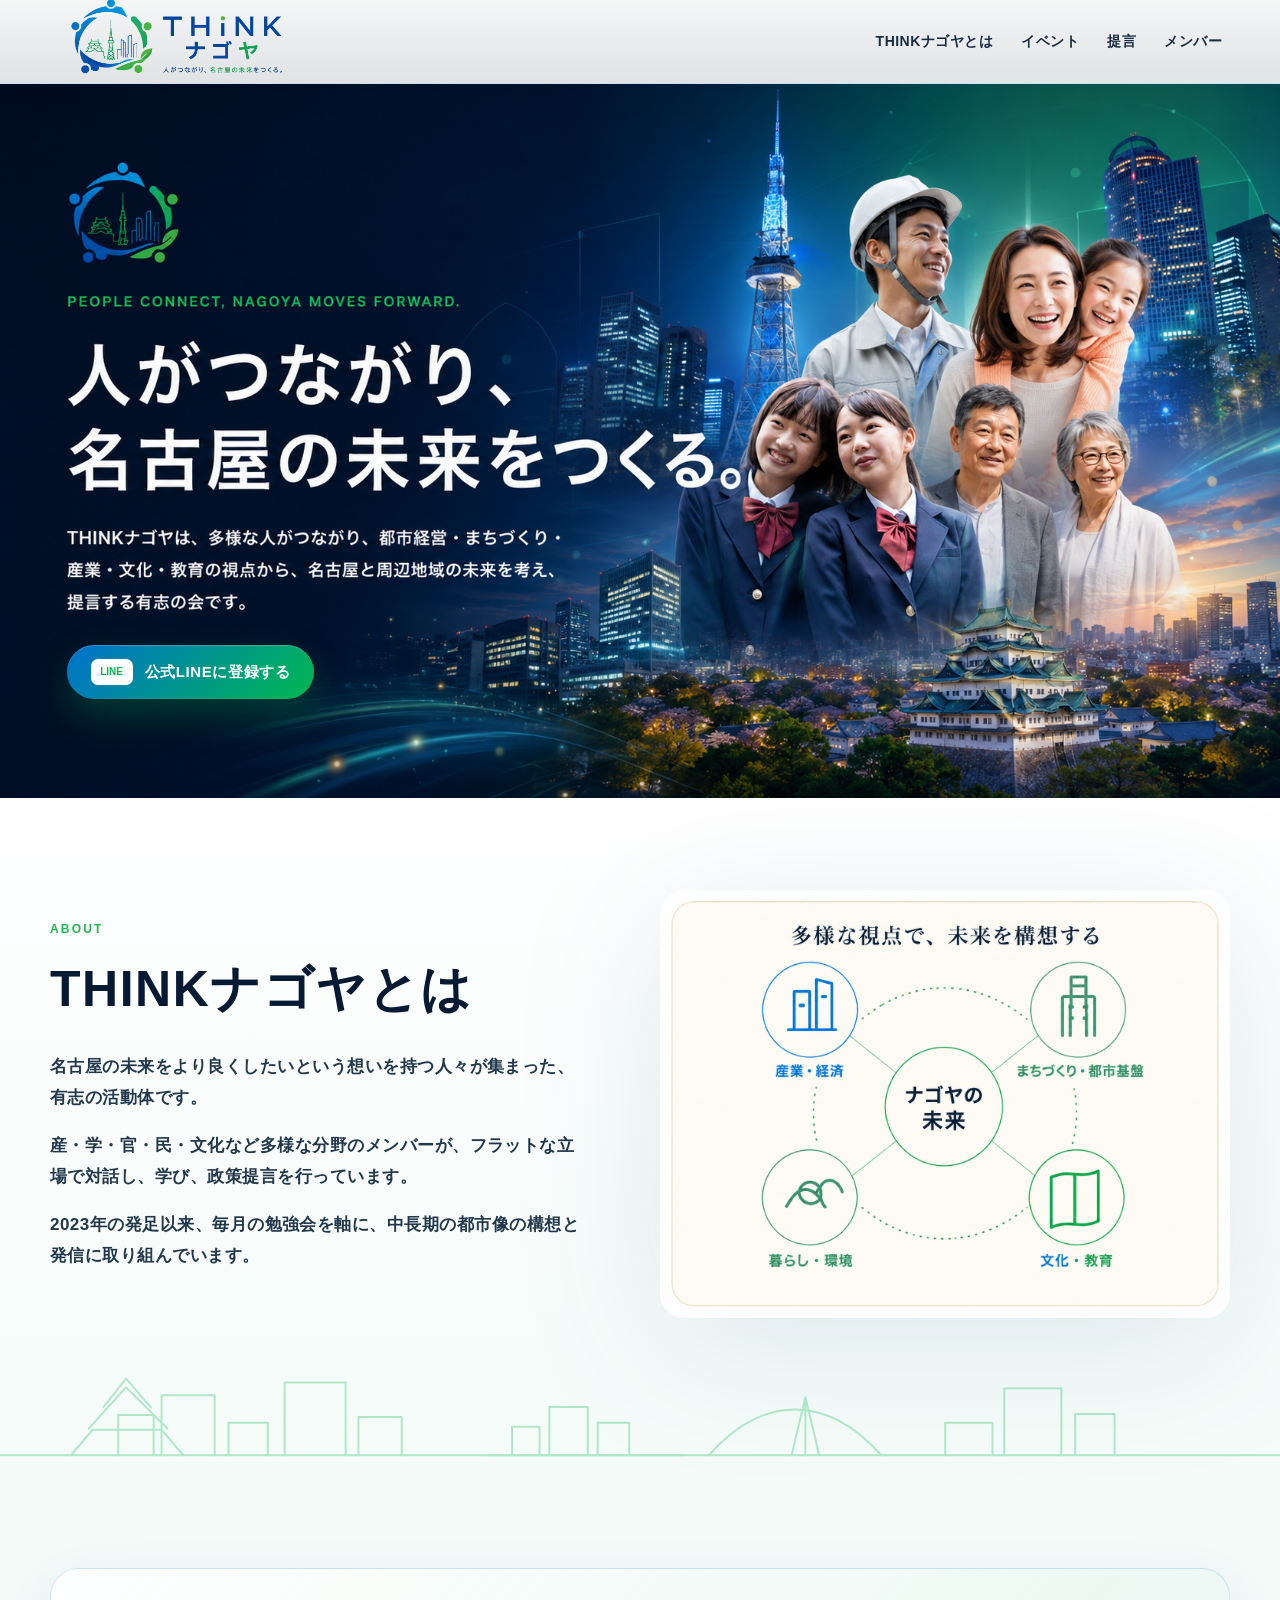
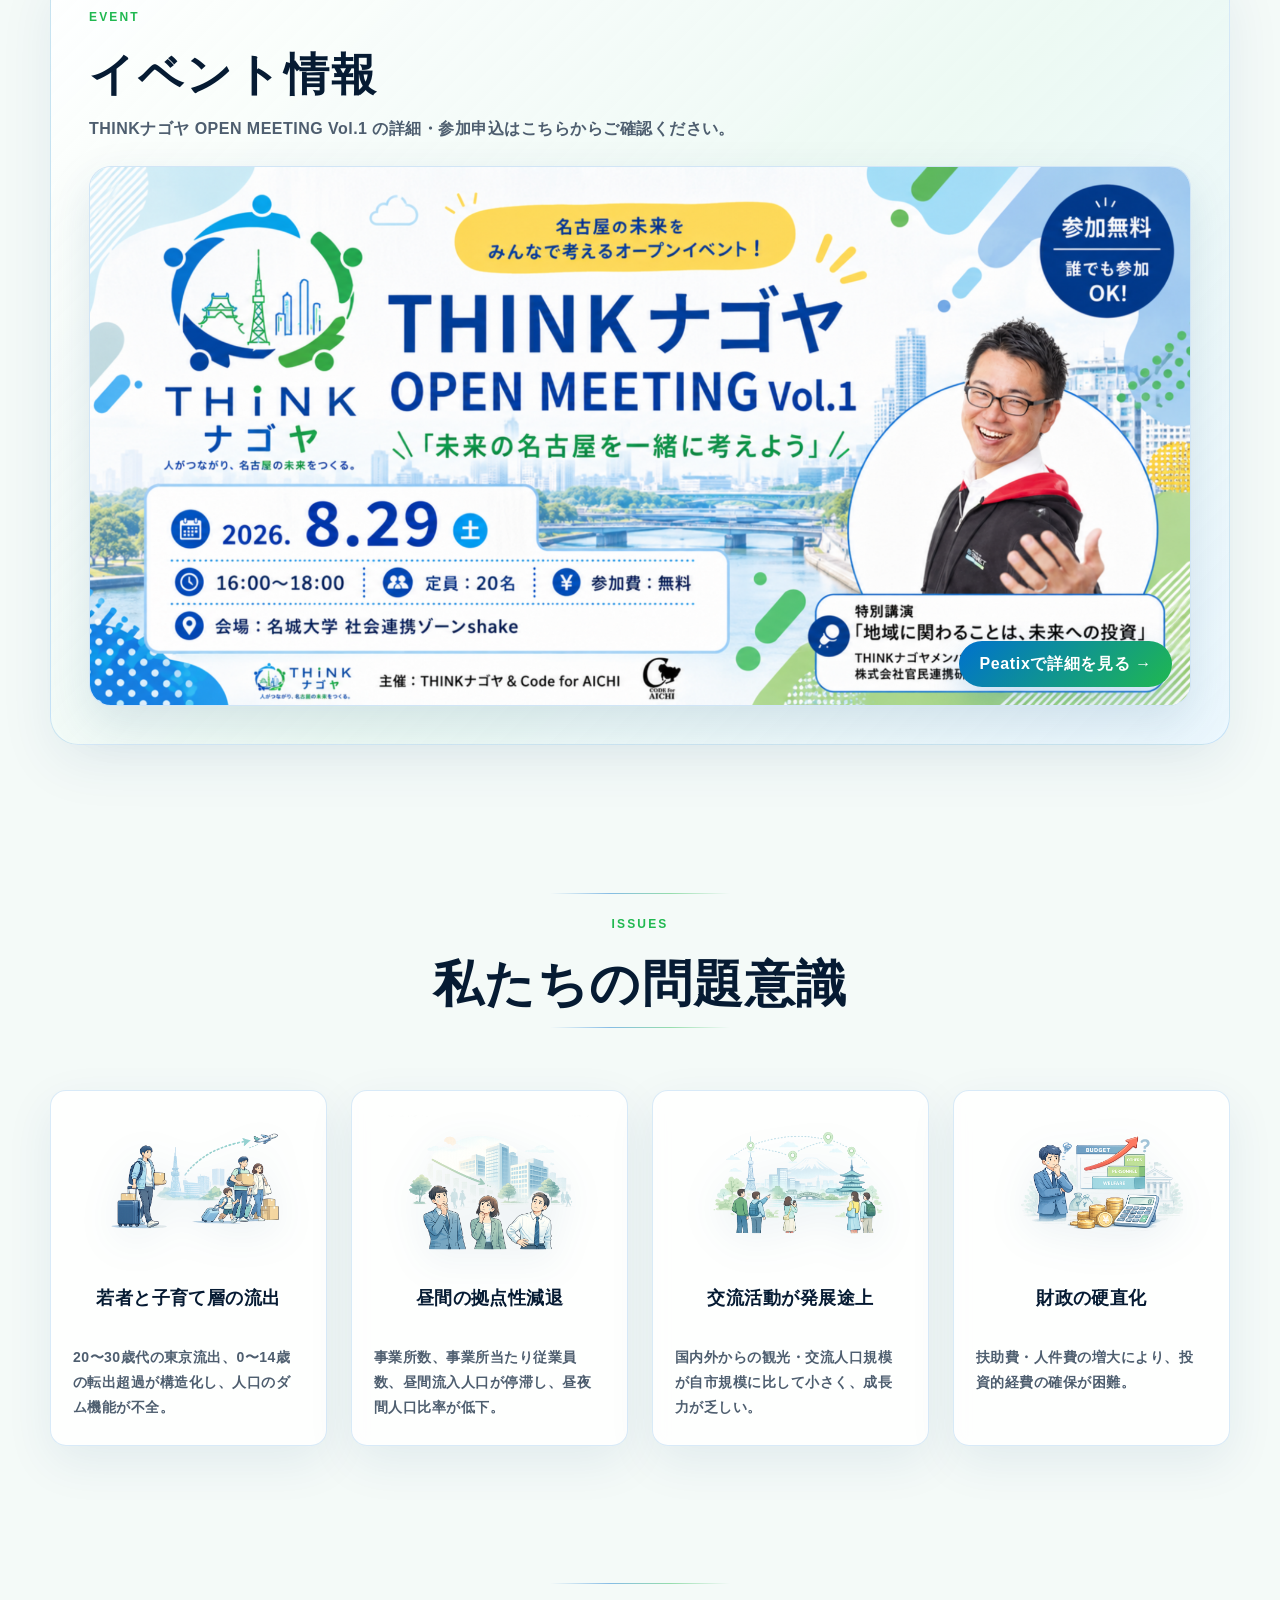
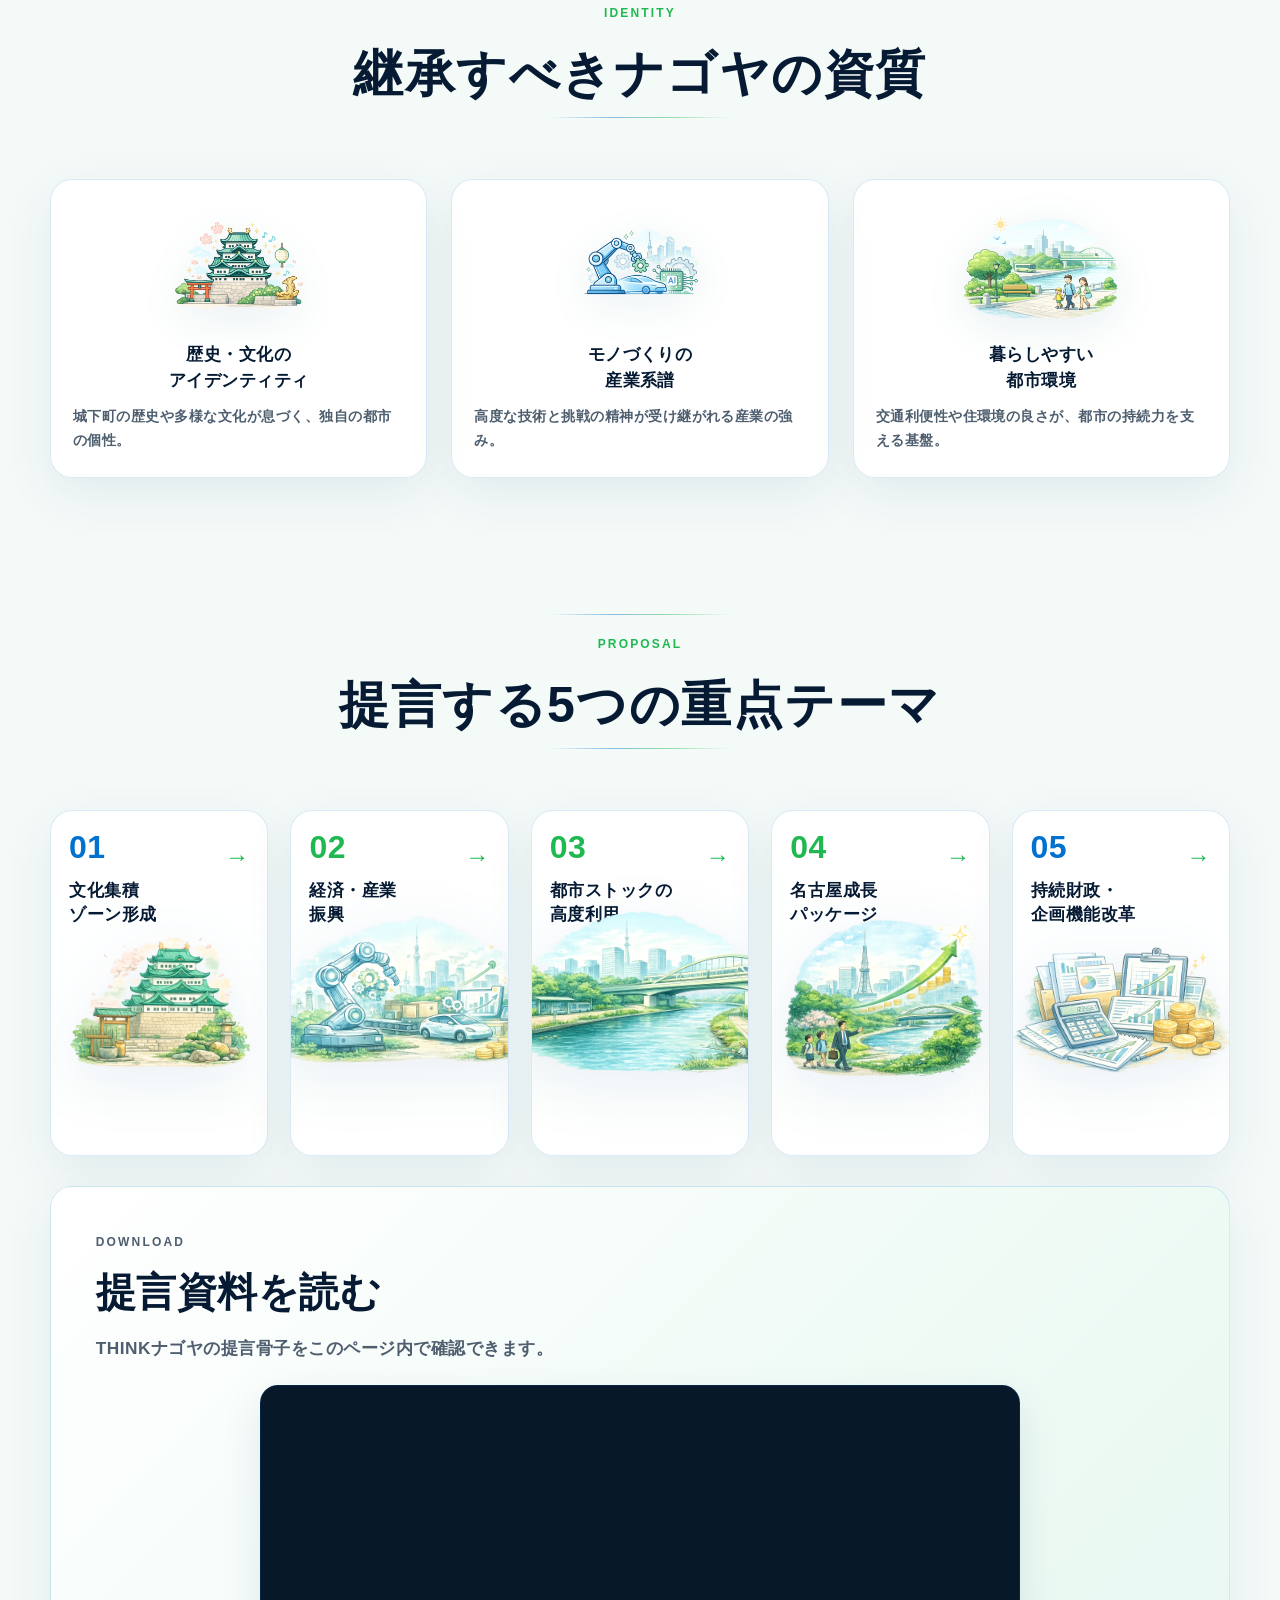
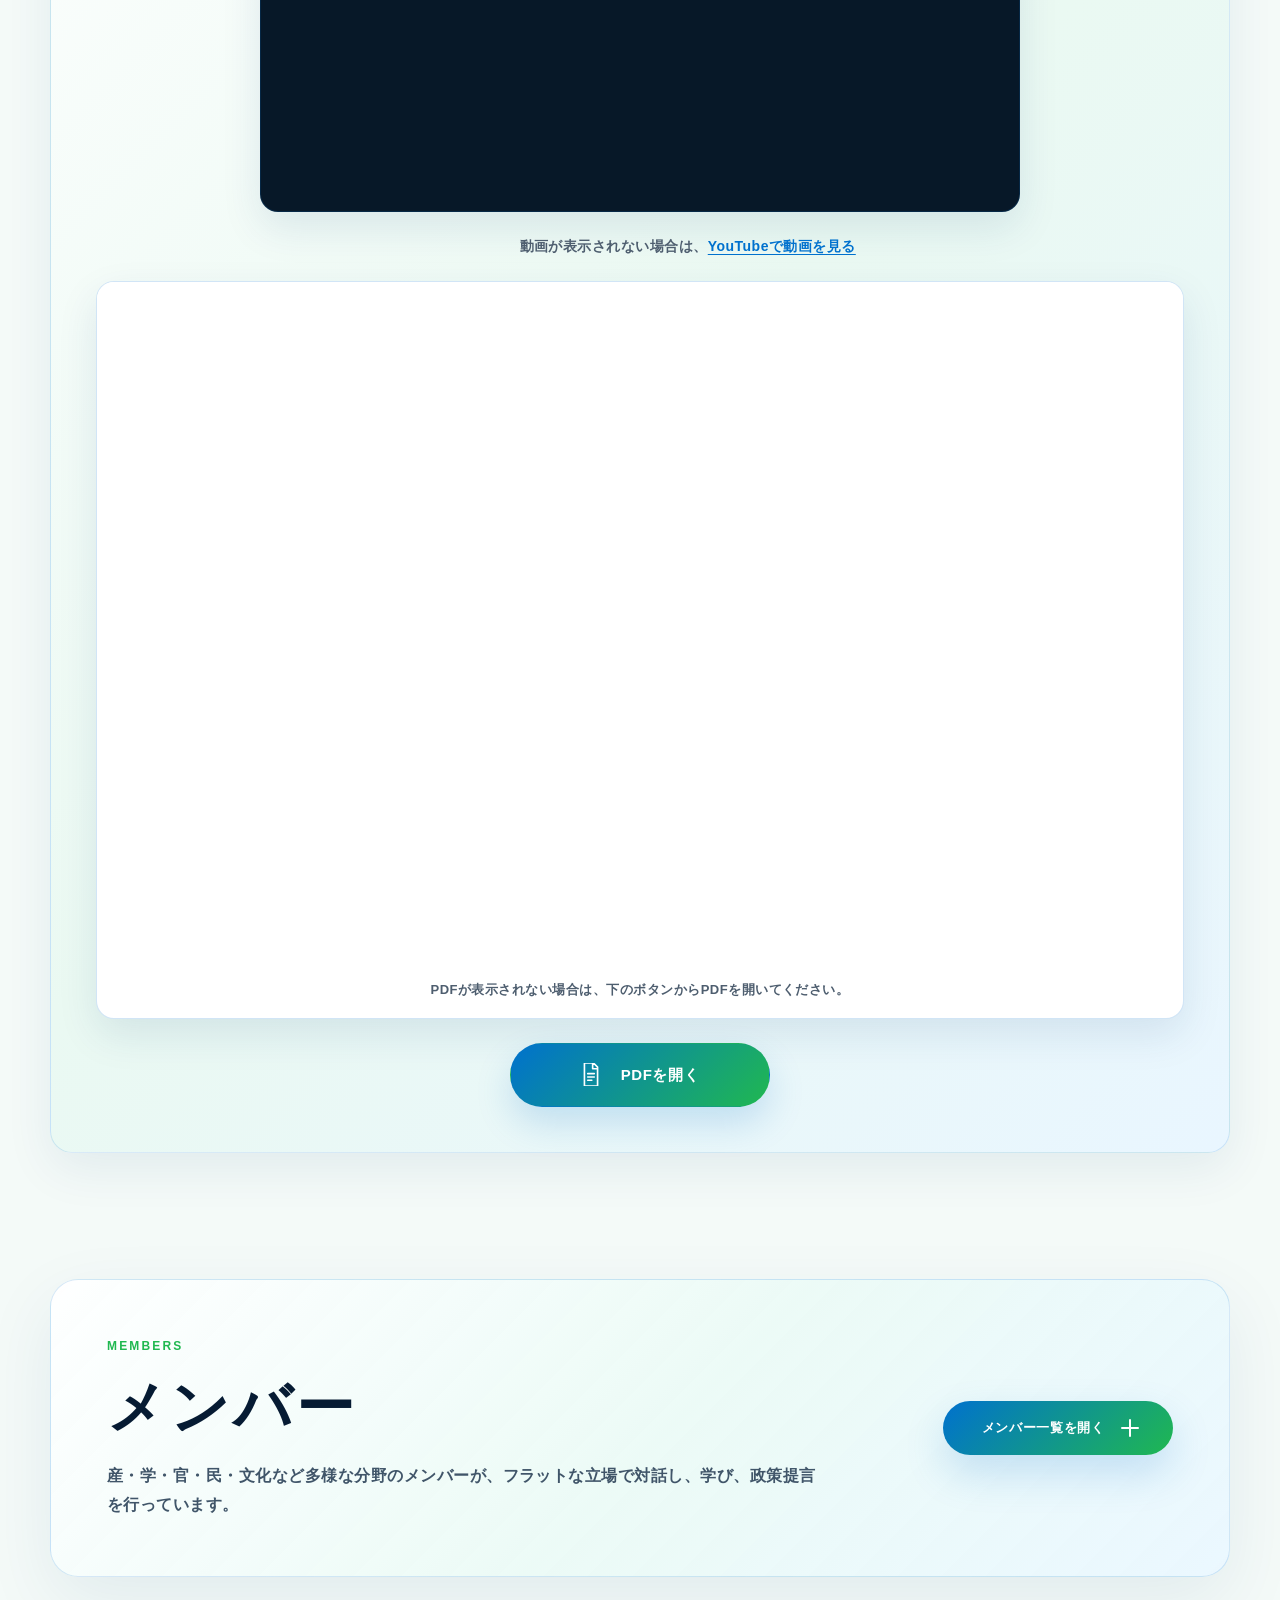
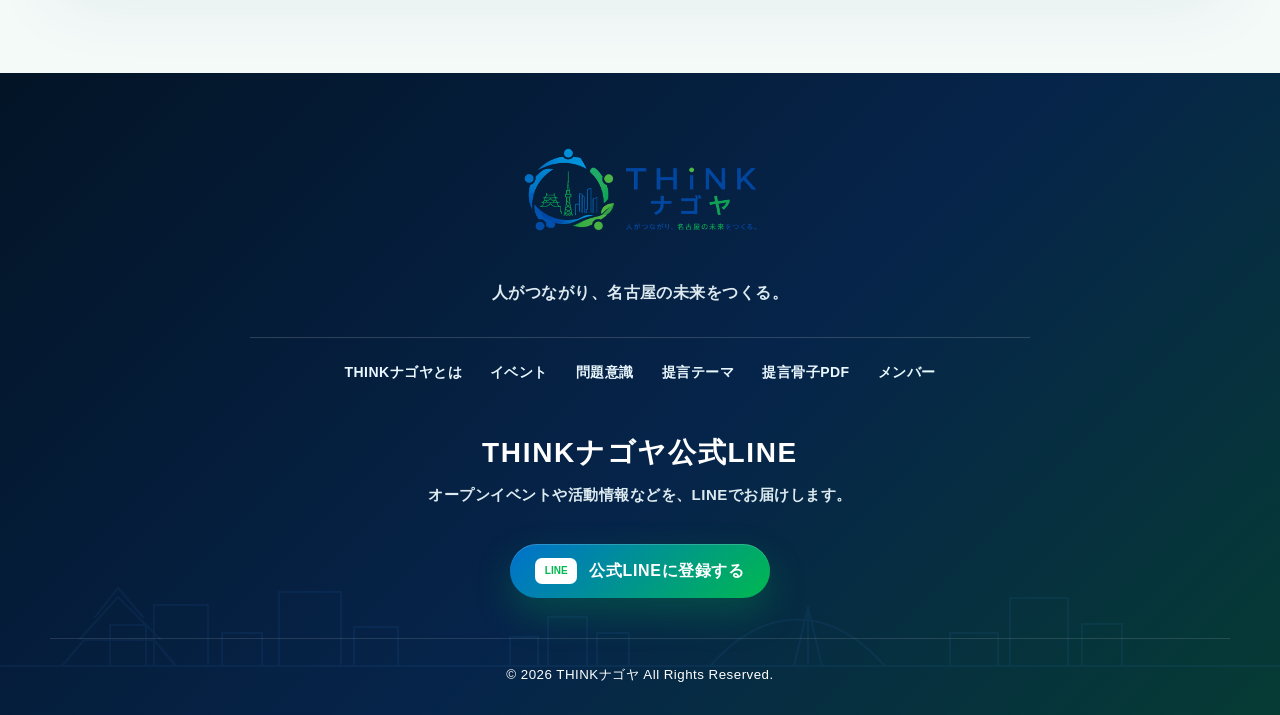
==== commit 676a0986: "Add files via upload" ====
--- a/index.html
+++ b/index.html
@@ -5,12 +5,78 @@
   <meta name="viewport" content="width=device-width, initial-scale=1">
   <title>THINKナゴヤ | 人がつながり、名古屋の未来をつくる。</title>
   <meta name="description" content="THINKナゴヤは、名古屋市と周辺地域の未来を見据え、都市経営・まちづくり・産業・文化・教育の視点から中長期の都市像を考え、提言する有志の会です。">
+  <meta name="keywords" content="THINKナゴヤ,シンクナゴヤ,名古屋,名古屋市,政策提言,都市経営,まちづくり,産業振興,文化,教育,市民活動,有志の会">
+  <meta name="robots" content="index, follow, max-image-preview:large">
+  <meta name="format-detection" content="telephone=no">
+  <meta name="theme-color" content="#0071ce">
+  <link rel="canonical" href="https://thinknagoya.org/">
+  <meta property="og:site_name" content="THINKナゴヤ">
   <meta property="og:title" content="THINKナゴヤ | 人がつながり、名古屋の未来をつくる。">
   <meta property="og:description" content="都市経営・まちづくり・産業・文化・教育の視点から、中長期の都市像を考え、提言する有志の会。">
   <meta property="og:type" content="website">
-  <meta property="og:image" content="assets/img/ogp.png">
+  <meta property="og:url" content="https://thinknagoya.org/">
+  <meta property="og:image" content="https://thinknagoya.org/assets/img/ogp.png">
+  <meta property="og:image:width" content="1200">
+  <meta property="og:image:height" content="630">
+  <meta property="og:locale" content="ja_JP">
+  <meta name="twitter:card" content="summary_large_image">
+  <meta name="twitter:title" content="THINKナゴヤ | 人がつながり、名古屋の未来をつくる。">
+  <meta name="twitter:description" content="名古屋と周辺地域の未来を考え、提言する有志の会。">
+  <meta name="twitter:image" content="https://thinknagoya.org/assets/img/ogp.png">
   <link rel="icon" href="assets/img/favicon.png">
+  <link rel="apple-touch-icon" href="assets/img/favicon.png">
+  <link rel="preconnect" href="https://www.youtube-nocookie.com">
+  <link rel="preconnect" href="https://www.youtube.com">
+  <link rel="preconnect" href="https://i.ytimg.com">
   <link rel="stylesheet" href="assets/css/style.css">
+  <script type="application/ld+json">
+{
+  "@context": "https://schema.org",
+  "@graph": [
+    {
+      "@type": "Organization",
+      "@id": "https://thinknagoya.org/#organization",
+      "name": "THINKナゴヤ",
+      "alternateName": "シンクナゴヤ",
+      "url": "https://thinknagoya.org/",
+      "logo": "https://thinknagoya.org/assets/img/logo-horizontal.png",
+      "description": "THINKナゴヤは、名古屋市と周辺地域の未来を見据え、都市経営・まちづくり・産業・文化・教育の視点から中長期の都市像を考え、提言する有志の会です。",
+      "areaServed": {
+        "@type": "AdministrativeArea",
+        "name": "名古屋市・周辺地域"
+      }
+    },
+    {
+      "@type": "WebSite",
+      "@id": "https://thinknagoya.org/#website",
+      "url": "https://thinknagoya.org/",
+      "name": "THINKナゴヤ",
+      "publisher": {
+        "@id": "https://thinknagoya.org/#organization"
+      },
+      "inLanguage": "ja"
+    },
+    {
+      "@type": "WebPage",
+      "@id": "https://thinknagoya.org/#webpage",
+      "url": "https://thinknagoya.org/",
+      "name": "THINKナゴヤ | 人がつながり、名古屋の未来をつくる。",
+      "description": "THINKナゴヤは、名古屋市と周辺地域の未来を見据え、都市経営・まちづくり・産業・文化・教育の視点から中長期の都市像を考え、提言する有志の会です。",
+      "isPartOf": {
+        "@id": "https://thinknagoya.org/#website"
+      },
+      "about": {
+        "@id": "https://thinknagoya.org/#organization"
+      },
+      "inLanguage": "ja",
+      "primaryImageOfPage": {
+        "@type": "ImageObject",
+        "url": "https://thinknagoya.org/assets/img/ogp.png"
+      }
+    }
+  ]
+}
+  </script>
 </head>
 <body>
   <header class="site-header" id="top">
@@ -22,6 +88,7 @@
     </button>
     <nav class="global-nav" aria-label="グローバルナビゲーション">
       <a href="#about">THINKナゴヤとは</a>
+      <a href="#event">イベント</a>
       <a href="#proposal">提言</a>
       <a href="#members">メンバー</a>
     </nav>
@@ -65,6 +132,23 @@
         </div>
       </div>
       <img class="city-line" src="assets/img/line-nagoya.svg" alt="" aria-hidden="true">
+    </section>
+
+
+
+    <section class="event-section section-cream" id="event">
+      <div class="container">
+        <div class="event-panel reveal">
+          <div class="event-panel__head">
+            <p class="section-kicker">EVENT</p>
+            <h2>イベント情報</h2>
+            <p>THINKナゴヤ OPEN MEETING Vol.1 の詳細・参加申込はこちらからご確認ください。</p>
+          </div>
+          <a class="event-banner" href="https://thinknagoya-vol1.peatix.com/view" target="_blank" rel="noopener" aria-label="THINKナゴヤ OPEN MEETING Vol.1 のPeatixページを開く">
+            <img src="assets/img/event-open-meeting-vol1.png" alt="THINKナゴヤ OPEN MEETING Vol.1 未来の名古屋を一緒に考えよう 2026年8月29日 16時から18時 名城大学社会連携ゾーンshake 参加無料">
+          </a>
+        </div>
+      </div>
     </section>
 
     <section class="issues section-cream" id="issues">
@@ -246,6 +330,7 @@
       <p class="footer__tagline">人がつながり、名古屋の未来をつくる。</p>
       <nav class="footer__sitemap" aria-label="フッターナビゲーション">
         <a href="#about">THINKナゴヤとは</a>
+        <a href="#event">イベント</a>
         <a href="#issues">問題意識</a>
         <a href="#proposal">提言テーマ</a>
         <a href="assets/docs/think-nagoya-proposal.pdf" target="_blank" rel="noopener">提言骨子PDF</a>
--- a/assets/css/style.css
+++ b/assets/css/style.css
@@ -971,3 +971,102 @@
     text-align:left;
   }
 }
+
+
+/* Event information section */
+.event-section{
+  padding: 34px 0 64px;
+}
+.event-panel{
+  border-radius: 28px;
+  padding: clamp(24px, 3vw, 38px);
+  background: linear-gradient(135deg, rgba(255,255,255,.9), rgba(234,249,242,.72) 54%, rgba(233,246,255,.86));
+  border: 1px solid rgba(0,113,206,.16);
+  box-shadow: 0 18px 54px rgba(0,63,115,.08);
+}
+.event-panel__head{
+  margin-bottom: 22px;
+}
+.event-panel__head h2{
+  margin: 0 0 10px;
+  color: var(--navy);
+  font-family: var(--font-ja);
+  font-size: clamp(30px, 3.5vw, 46px);
+  line-height: 1.35;
+  letter-spacing: .06em;
+}
+.event-panel__head p:not(.section-kicker){
+  margin: 0;
+  color: #4E5E6F;
+  font-weight: 700;
+  line-height: 1.8;
+}
+.event-banner{
+  display: block;
+  position: relative;
+  overflow: hidden;
+  border-radius: 22px;
+  border: 1px solid rgba(0,113,206,.18);
+  background: #fff;
+  box-shadow: 0 18px 48px rgba(0,63,115,.12);
+  transition: transform .25s ease, box-shadow .25s ease, border-color .25s ease;
+}
+.event-banner::after{
+  content: "Peatixで詳細を見る →";
+  position: absolute;
+  right: 18px;
+  bottom: 18px;
+  display: inline-flex;
+  align-items: center;
+  justify-content: center;
+  min-height: 46px;
+  padding: 0 20px;
+  border-radius: 999px;
+  color: #fff;
+  font-weight: 900;
+  letter-spacing: .04em;
+  background: linear-gradient(135deg, var(--blue), var(--green));
+  box-shadow: 0 14px 34px rgba(0,113,206,.22);
+}
+.event-banner:hover{
+  transform: translateY(-4px);
+  box-shadow: 0 26px 68px rgba(0,63,115,.16);
+  border-color: rgba(32,184,80,.35);
+}
+.event-banner img{
+  width: 100%;
+  height: auto;
+  display: block;
+}
+@media (max-width: 820px){
+  .event-section{
+    padding: 24px 0 54px;
+  }
+  .event-panel{
+    border-radius: 22px;
+    padding: 22px;
+  }
+  .event-banner{
+    border-radius: 18px;
+  }
+  .event-banner::after{
+    right: 12px;
+    bottom: 12px;
+    min-height: 40px;
+    padding: 0 14px;
+    font-size: 12px;
+  }
+}
+@media (max-width: 560px){
+  .event-panel{
+    padding: 18px;
+  }
+  .event-panel__head{
+    margin-bottom: 16px;
+  }
+  .event-banner::after{
+    position: static;
+    width: calc(100% - 24px);
+    margin: 12px;
+  }
+}
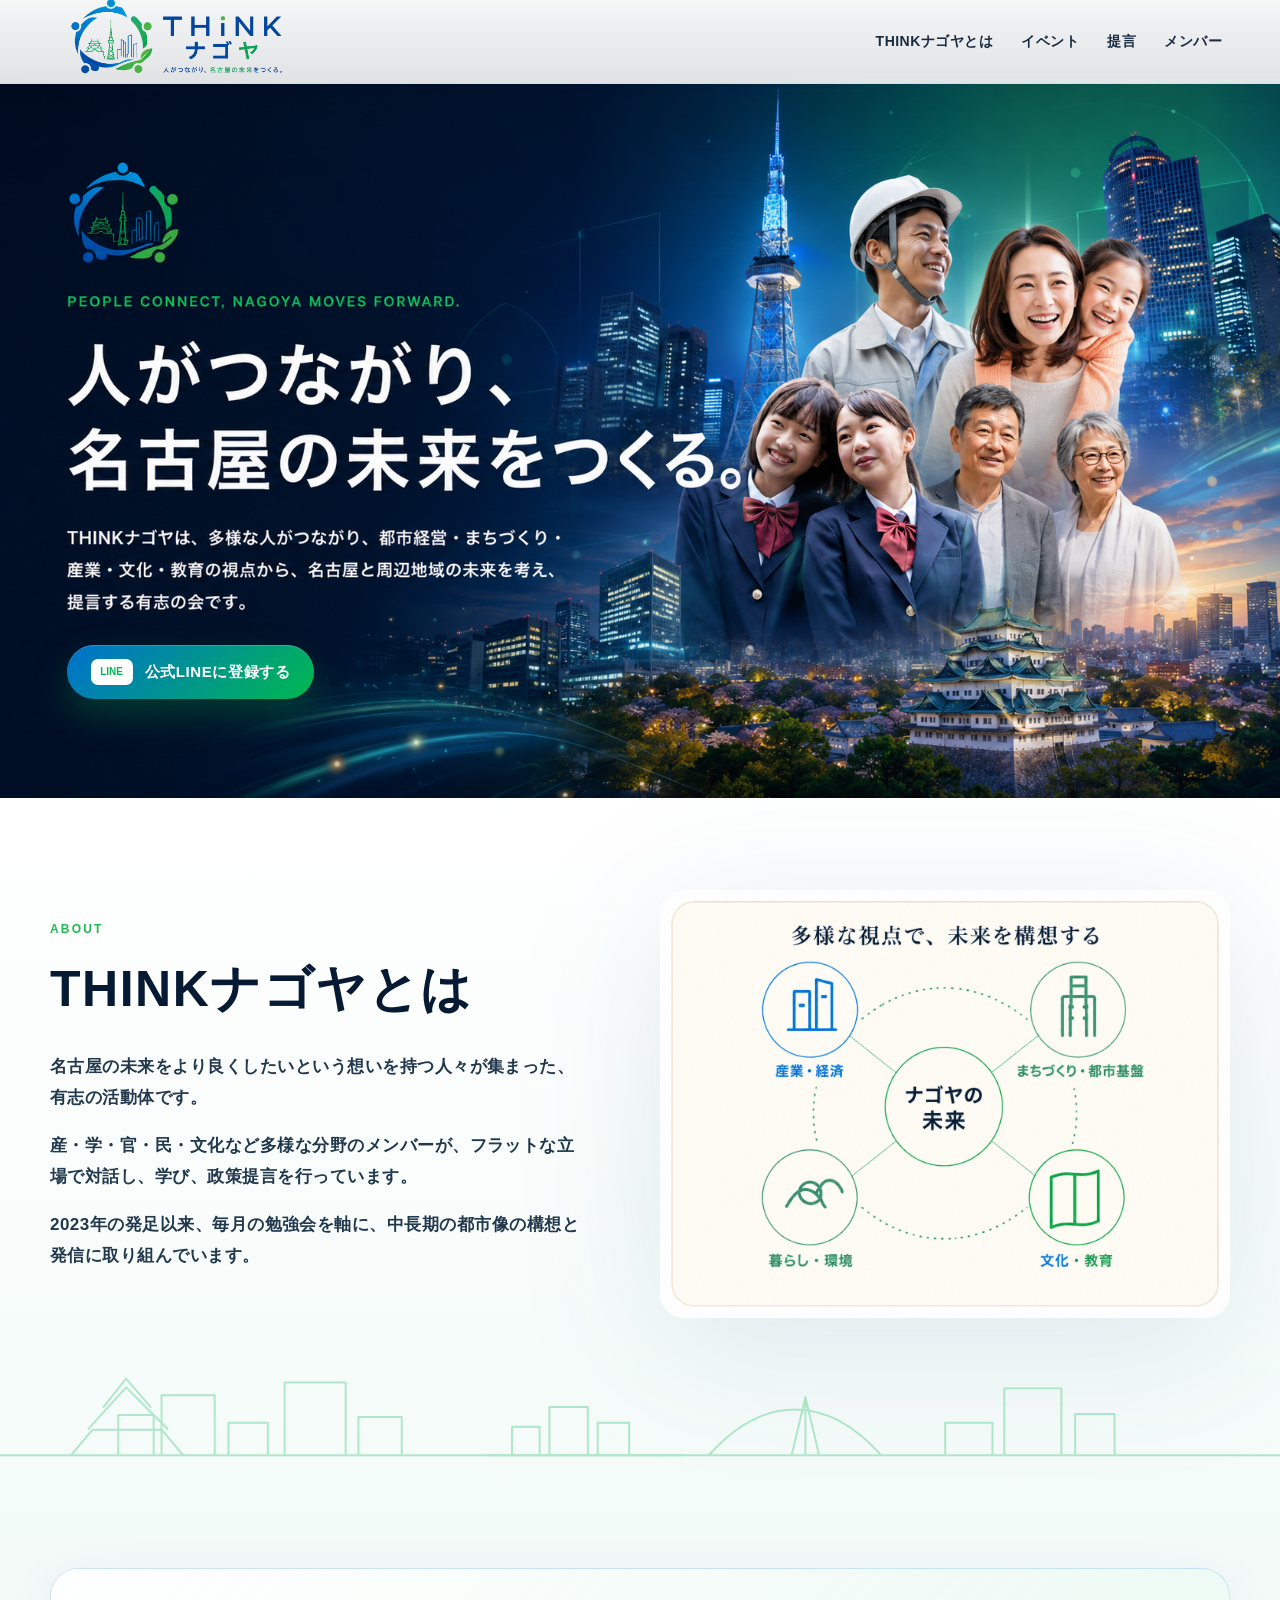
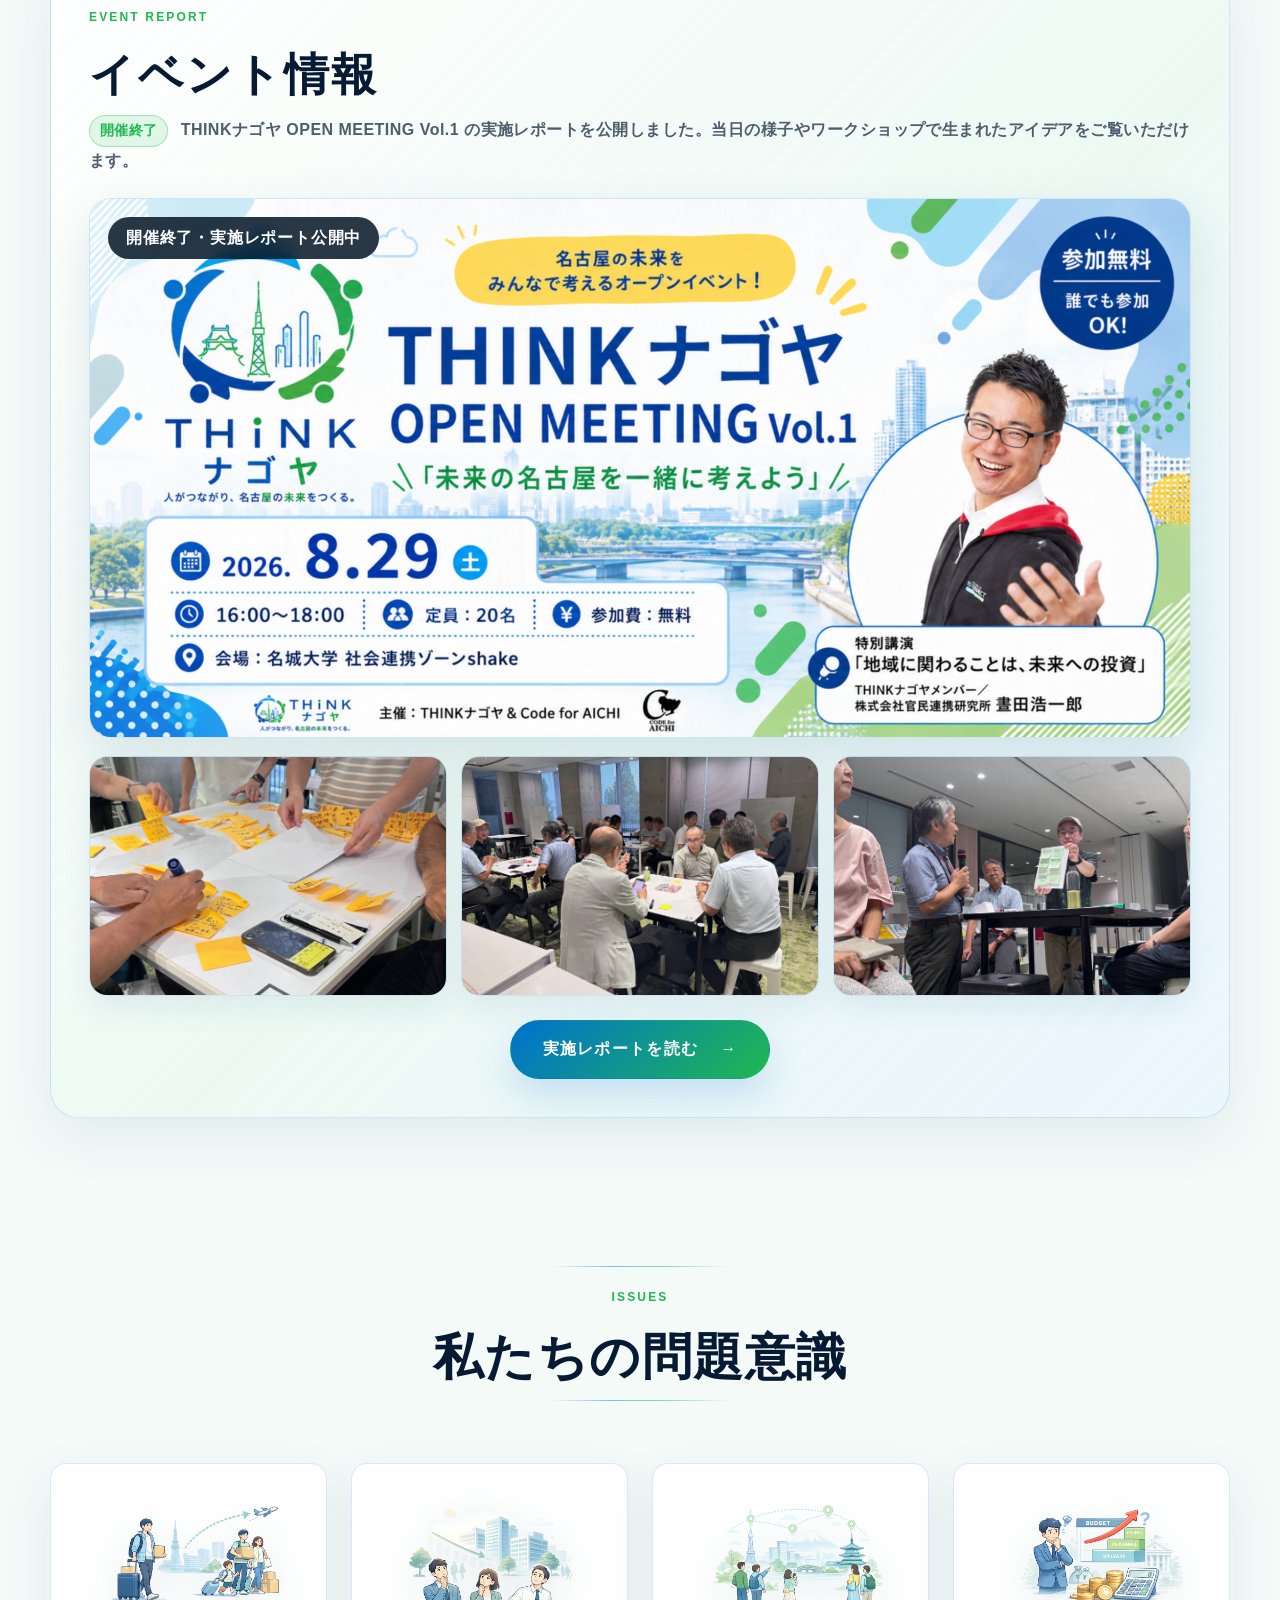
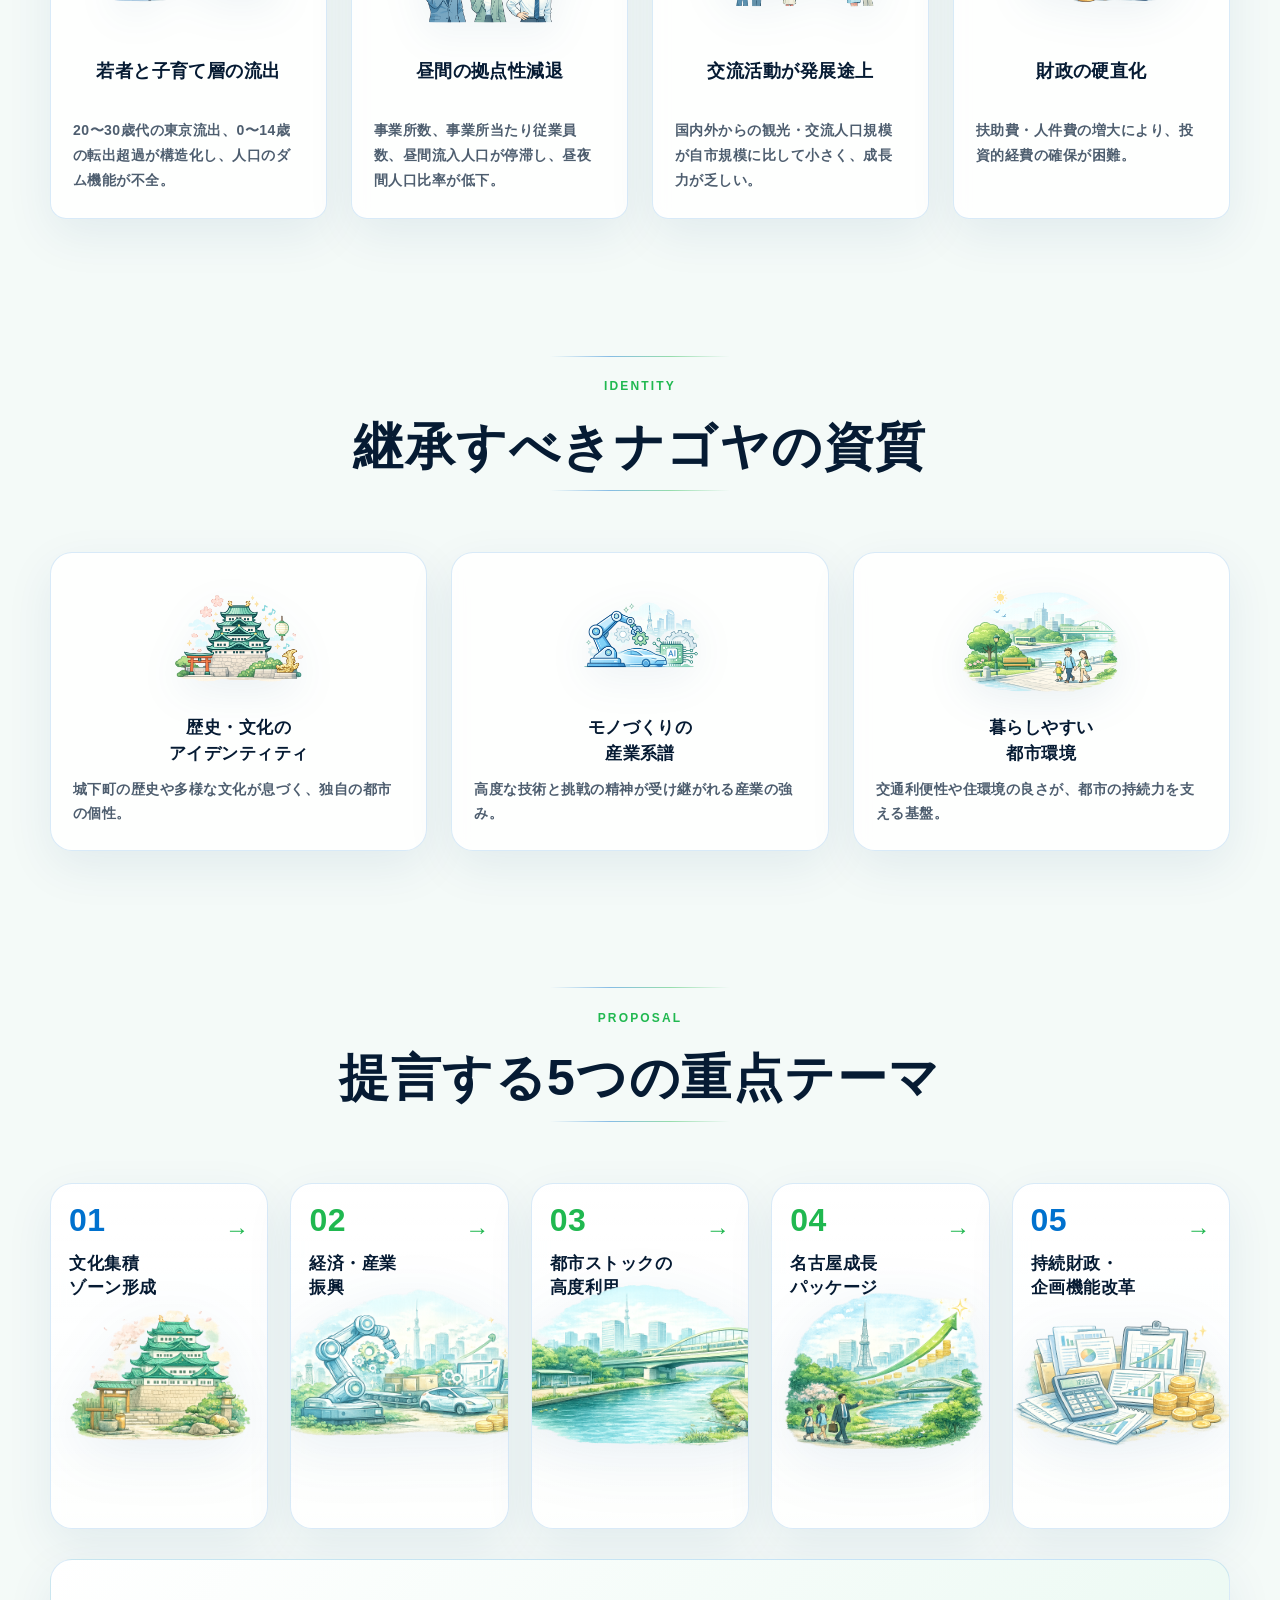
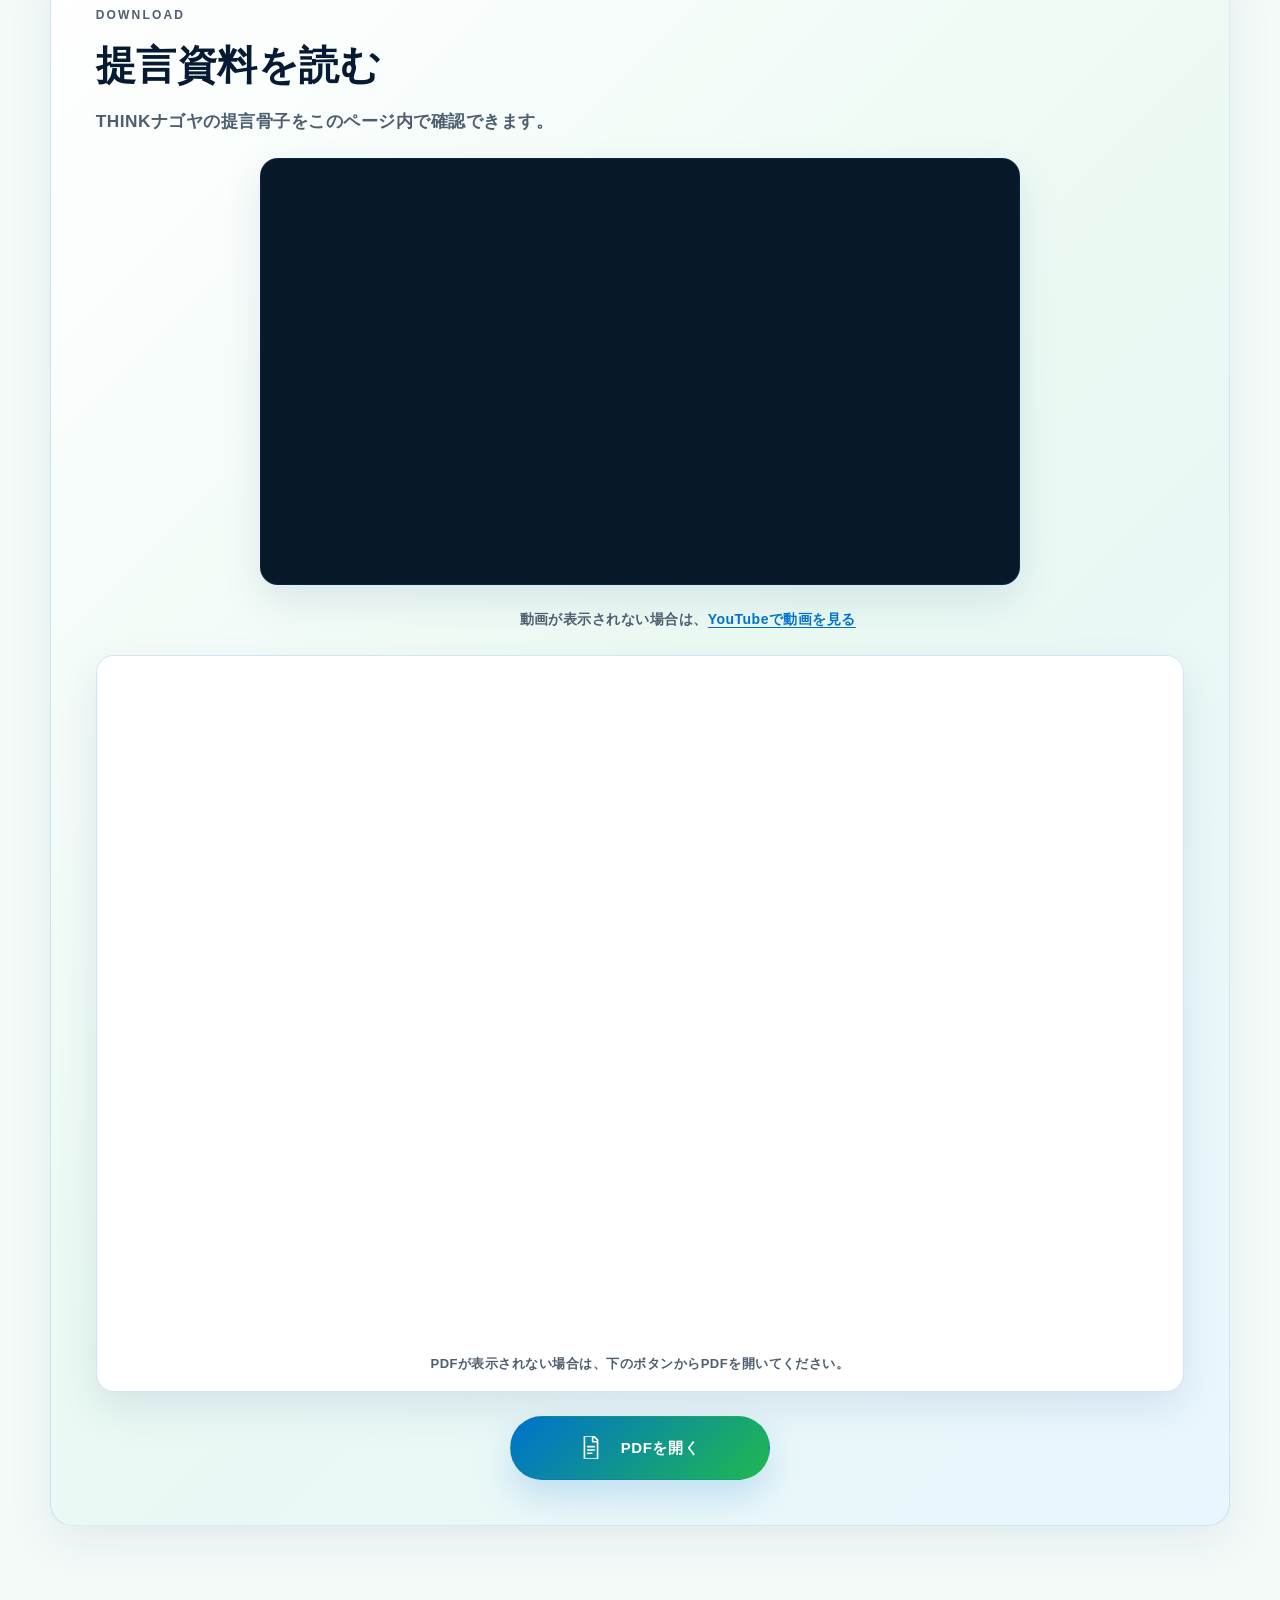
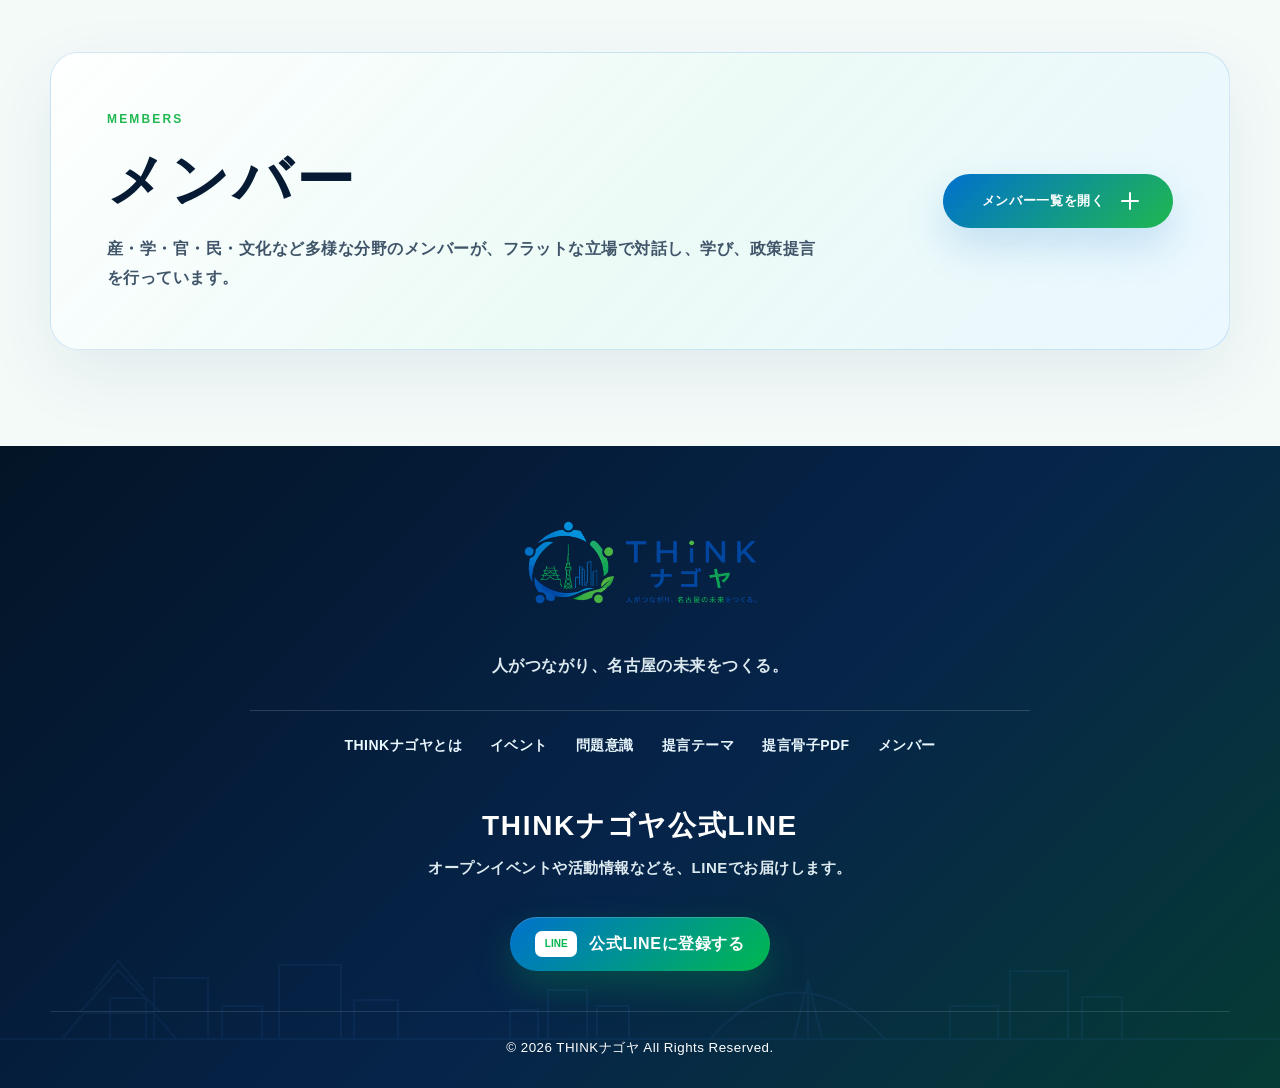
==== commit f6d56dbe: "Add files via upload" ====
--- a/index.html
+++ b/index.html
@@ -138,15 +138,25 @@
 
     <section class="event-section section-cream" id="event">
       <div class="container">
-        <div class="event-panel reveal">
-          <div class="event-panel__head">
-            <p class="section-kicker">EVENT</p>
-            <h2>イベント情報</h2>
-            <p>THINKナゴヤ OPEN MEETING Vol.1 の詳細・参加申込はこちらからご確認ください。</p>
-          </div>
-          <a class="event-banner" href="https://thinknagoya-vol1.peatix.com/view" target="_blank" rel="noopener" aria-label="THINKナゴヤ OPEN MEETING Vol.1 のPeatixページを開く">
+        <div class="event-panel event-panel--report reveal">
+          <div class="event-panel__head event-panel__head--report">
+            <div>
+              <p class="section-kicker">EVENT REPORT</p>
+              <h2>イベント情報</h2>
+              <p><span class="event-status">開催終了</span> THINKナゴヤ OPEN MEETING Vol.1 の実施レポートを公開しました。当日の様子やワークショップで生まれたアイデアをご覧いただけます。</p>
+            </div>
+          </div>
+          <a class="event-banner event-banner--ended" href="open-meeting-vol1-report.html" aria-label="THINKナゴヤ OPEN MEETING Vol.1 実施レポートを開く">
             <img src="assets/img/event-open-meeting-vol1.png" alt="THINKナゴヤ OPEN MEETING Vol.1 未来の名古屋を一緒に考えよう 2026年8月29日 16時から18時 名城大学社会連携ゾーンshake 参加無料">
           </a>
+          <div class="event-report-preview" aria-label="OPEN MEETING Vol.1 実施レポート写真">
+            <img src="assets/img/report/open-meeting-vol1/workshop-wide.jpg" alt="ワークショップで参加者が意見を出し合う様子">
+            <img src="assets/img/report/open-meeting-vol1/group-discussion.jpg" alt="グループに分かれて対話する参加者の様子">
+            <img src="assets/img/report/open-meeting-vol1/presentation-share.jpg" alt="グループ発表の様子">
+          </div>
+          <div class="event-report-actions">
+            <a class="btn btn-navy" href="open-meeting-vol1-report.html">実施レポートを読む</a>
+          </div>
         </div>
       </div>
     </section>
--- a/assets/css/style.css
+++ b/assets/css/style.css
@@ -1070,3 +1070,376 @@
     margin: 12px;
   }
 }
+
+
+/* Event ended / report preview update */
+.event-panel--report{
+  position:relative;
+}
+.event-panel__head--report{
+  display:flex;
+  align-items:flex-end;
+  justify-content:space-between;
+  gap:24px;
+}
+.event-status{
+  display:inline-flex;
+  align-items:center;
+  justify-content:center;
+  margin-right:.55em;
+  padding:.2em .7em;
+  border-radius:999px;
+  background:rgba(32,184,80,.12);
+  color:var(--green);
+  border:1px solid rgba(32,184,80,.32);
+  font-size:.86em;
+  font-weight:900;
+  white-space:nowrap;
+}
+.event-banner--ended::before{
+  content:"開催終了・実施レポート公開中";
+  position:absolute;
+  left:18px;
+  top:18px;
+  z-index:2;
+  display:inline-flex;
+  align-items:center;
+  justify-content:center;
+  min-height:42px;
+  padding:0 18px;
+  border-radius:999px;
+  background:rgba(7,24,40,.86);
+  color:#fff;
+  font-weight:900;
+  letter-spacing:.05em;
+  backdrop-filter:blur(8px);
+}
+.event-banner--ended::after{
+  content:"実施レポートを読む →";
+}
+.event-report-preview{
+  display:grid;
+  grid-template-columns:repeat(3,minmax(0,1fr));
+  gap:14px;
+  margin-top:18px;
+  align-items:stretch;
+}
+.event-report-preview img{
+  width:100%;
+  height:240px;
+  object-fit:cover;
+  object-position:center;
+  border-radius:18px;
+  border:1px solid rgba(0,113,206,.15);
+  box-shadow:0 12px 30px rgba(0,63,115,.08);
+}
+@media(max-width:820px){
+  .event-panel__head--report{
+    display:block;
+  }
+  .event-panel__head--report .btn{
+    margin-top:18px;
+  }
+  .event-report-preview{
+    grid-template-columns:1fr;
+  }
+  .event-report-preview img{
+    height:220px;
+  }
+  .event-banner--ended::before{
+    left:12px;
+    top:12px;
+    min-height:36px;
+    padding:0 12px;
+    font-size:12px;
+  }
+}
+
+/* Report page */
+.report-page .site-header{
+  background:linear-gradient(180deg,rgba(7,24,40,.96),rgba(7,24,40,.82));
+}
+.report-hero{
+  padding:136px 0 64px;
+  overflow:hidden;
+}
+.report-hero__grid{
+  display:grid;
+  grid-template-columns:minmax(0,.92fr) minmax(0,1.08fr);
+  gap:52px;
+  align-items:center;
+}
+.report-hero__copy h1{
+  color:var(--navy);
+  font-family:var(--font-ja);
+  font-size:clamp(34px,4.4vw,58px);
+  line-height:1.25;
+  letter-spacing:.05em;
+  margin:0 0 24px;
+}
+.report-hero__copy h1 span{
+  color:var(--green);
+}
+.report-lead{
+  margin:0 0 28px;
+  color:#24394d;
+  font-weight:700;
+  line-height:1.9;
+  font-size:17px;
+}
+.report-meta{
+  display:grid;
+  gap:10px;
+  margin:0;
+}
+.report-meta div{
+  display:grid;
+  grid-template-columns:88px 1fr;
+  gap:12px;
+  align-items:start;
+  padding:12px 14px;
+  border-radius:14px;
+  background:rgba(255,255,255,.75);
+  border:1px solid rgba(0,113,206,.12);
+}
+.report-meta dt{
+  color:var(--blue);
+  font-weight:900;
+}
+.report-meta dd{
+  margin:0;
+  color:var(--navy);
+  font-weight:800;
+}
+.report-hero__photo{
+  position:relative;
+  border-radius:28px;
+  overflow:hidden;
+  box-shadow:0 24px 70px rgba(0,63,115,.16);
+  border:1px solid rgba(0,113,206,.16);
+}
+.report-hero__photo img{
+  width:100%;
+  aspect-ratio:4/3;
+  object-fit:cover;
+}
+.report-body{
+  padding:30px 0 96px;
+}
+.report-layout{
+  display:grid;
+  grid-template-columns:minmax(0,1fr) 320px;
+  gap:42px;
+  align-items:start;
+}
+.report-article{
+  background:rgba(255,255,255,.86);
+  border:1px solid rgba(0,113,206,.14);
+  box-shadow:0 18px 54px rgba(0,63,115,.08);
+  border-radius:28px;
+  padding:clamp(26px,4vw,54px);
+}
+.report-article h2{
+  color:var(--navy);
+  font-family:var(--font-ja);
+  font-size:clamp(25px,3vw,36px);
+  line-height:1.45;
+  letter-spacing:.05em;
+  margin:48px 0 18px;
+}
+.report-article h2:first-child{
+  margin-top:0;
+}
+.report-article p{
+  margin:0 0 18px;
+  color:#30465b;
+  font-weight:650;
+  line-height:2;
+  font-size:16px;
+}
+.report-photo{
+  margin:34px 0 44px;
+}
+.report-photo img,
+.report-photo-grid img{
+  width:100%;
+  border-radius:22px;
+  object-fit:cover;
+  border:1px solid rgba(0,113,206,.13);
+  box-shadow:0 16px 42px rgba(0,63,115,.10);
+}
+.report-photo--wide img{
+  aspect-ratio:16/9;
+}
+.report-photo figcaption{
+  margin-top:10px;
+  color:#66788a;
+  font-size:13px;
+  font-weight:700;
+  text-align:center;
+}
+.report-photo-grid{
+  display:grid;
+  grid-template-columns:1fr 1fr;
+  gap:16px;
+  margin:28px 0 42px;
+}
+.report-photo-grid img{
+  aspect-ratio:4/3;
+}
+.report-photo-grid--mosaic{
+  grid-template-columns:1.05fr .95fr;
+}
+.report-photo-grid--mosaic img:first-child{
+  grid-row:span 2;
+  aspect-ratio:auto;
+  height:100%;
+}
+.idea-blocks{
+  display:grid;
+  grid-template-columns:1fr 1fr;
+  gap:16px;
+  margin:34px 0 44px;
+}
+.idea-card{
+  padding:22px;
+  border-radius:20px;
+  background:linear-gradient(135deg,#fff,#f1faf6 56%,#eef8ff);
+  border:1px solid rgba(0,113,206,.14);
+}
+.idea-card span{
+  display:inline-flex;
+  color:var(--green);
+  font-size:24px;
+  font-weight:900;
+  margin-bottom:8px;
+}
+.idea-card h3{
+  color:var(--navy);
+  font-size:18px;
+  line-height:1.55;
+  margin:0 0 8px;
+}
+.idea-card p{
+  margin:0;
+  font-size:14px;
+  line-height:1.85;
+}
+.report-message{
+  padding:24px 28px;
+  border-radius:20px;
+  color:#fff !important;
+  background:linear-gradient(135deg,var(--blue),var(--green));
+  font-size:22px !important;
+  font-weight:900 !important;
+  text-align:center;
+  letter-spacing:.07em;
+}
+.report-side{
+  position:sticky;
+  top:100px;
+  display:grid;
+  gap:18px;
+}
+.report-side-card{
+  padding:24px;
+  border-radius:24px;
+  background:rgba(255,255,255,.88);
+  border:1px solid rgba(0,113,206,.14);
+  box-shadow:0 18px 54px rgba(0,63,115,.08);
+}
+.report-side-card h2{
+  margin:0 0 14px;
+  color:var(--navy);
+  font-size:22px;
+  line-height:1.45;
+}
+.report-side-card dl{
+  margin:0 0 18px;
+  display:grid;
+  gap:12px;
+}
+.report-side-card dt{
+  color:var(--blue);
+  font-weight:900;
+  font-size:13px;
+}
+.report-side-card dd{
+  margin:2px 0 0;
+  color:#30465b;
+  font-weight:700;
+  line-height:1.6;
+}
+.report-side-card--line p{
+  color:#4E5E6F;
+  font-weight:700;
+  line-height:1.8;
+}
+.report-side-card .line-button--footer{
+  width:100%;
+  justify-content:center;
+}
+@media(max-width:1040px){
+  .report-hero__grid,
+  .report-layout{
+    grid-template-columns:1fr;
+  }
+  .report-side{
+    position:static;
+  }
+}
+@media(max-width:700px){
+  .report-hero{
+    padding:104px 0 42px;
+  }
+  .report-photo-grid,
+  .report-photo-grid--mosaic,
+  .idea-blocks{
+    grid-template-columns:1fr;
+  }
+  .report-photo-grid--mosaic img:first-child{
+    grid-row:auto;
+    aspect-ratio:4/3;
+    height:auto;
+  }
+  .report-meta div{
+    grid-template-columns:1fr;
+    gap:4px;
+  }
+}
+
+
+/* Redpen fix: event report button position */
+.event-panel__head--report{
+  display:block;
+}
+.event-panel__head--report .btn{
+  display:none !important;
+}
+.event-banner--ended::after{
+  display:none !important;
+}
+.event-report-actions{
+  display:flex;
+  justify-content:center;
+  margin-top:24px;
+}
+.event-report-actions .btn{
+  min-width:260px;
+  border-radius:999px;
+  background:linear-gradient(135deg,var(--blue),var(--green));
+  box-shadow:0 16px 38px rgba(0,113,206,.18);
+}
+.event-report-actions .btn::after{
+  content:"→";
+  margin-left:2px;
+}
+@media(max-width:560px){
+  .event-report-actions{
+    margin-top:18px;
+  }
+  .event-report-actions .btn{
+    width:100%;
+    min-width:0;
+  }
+}
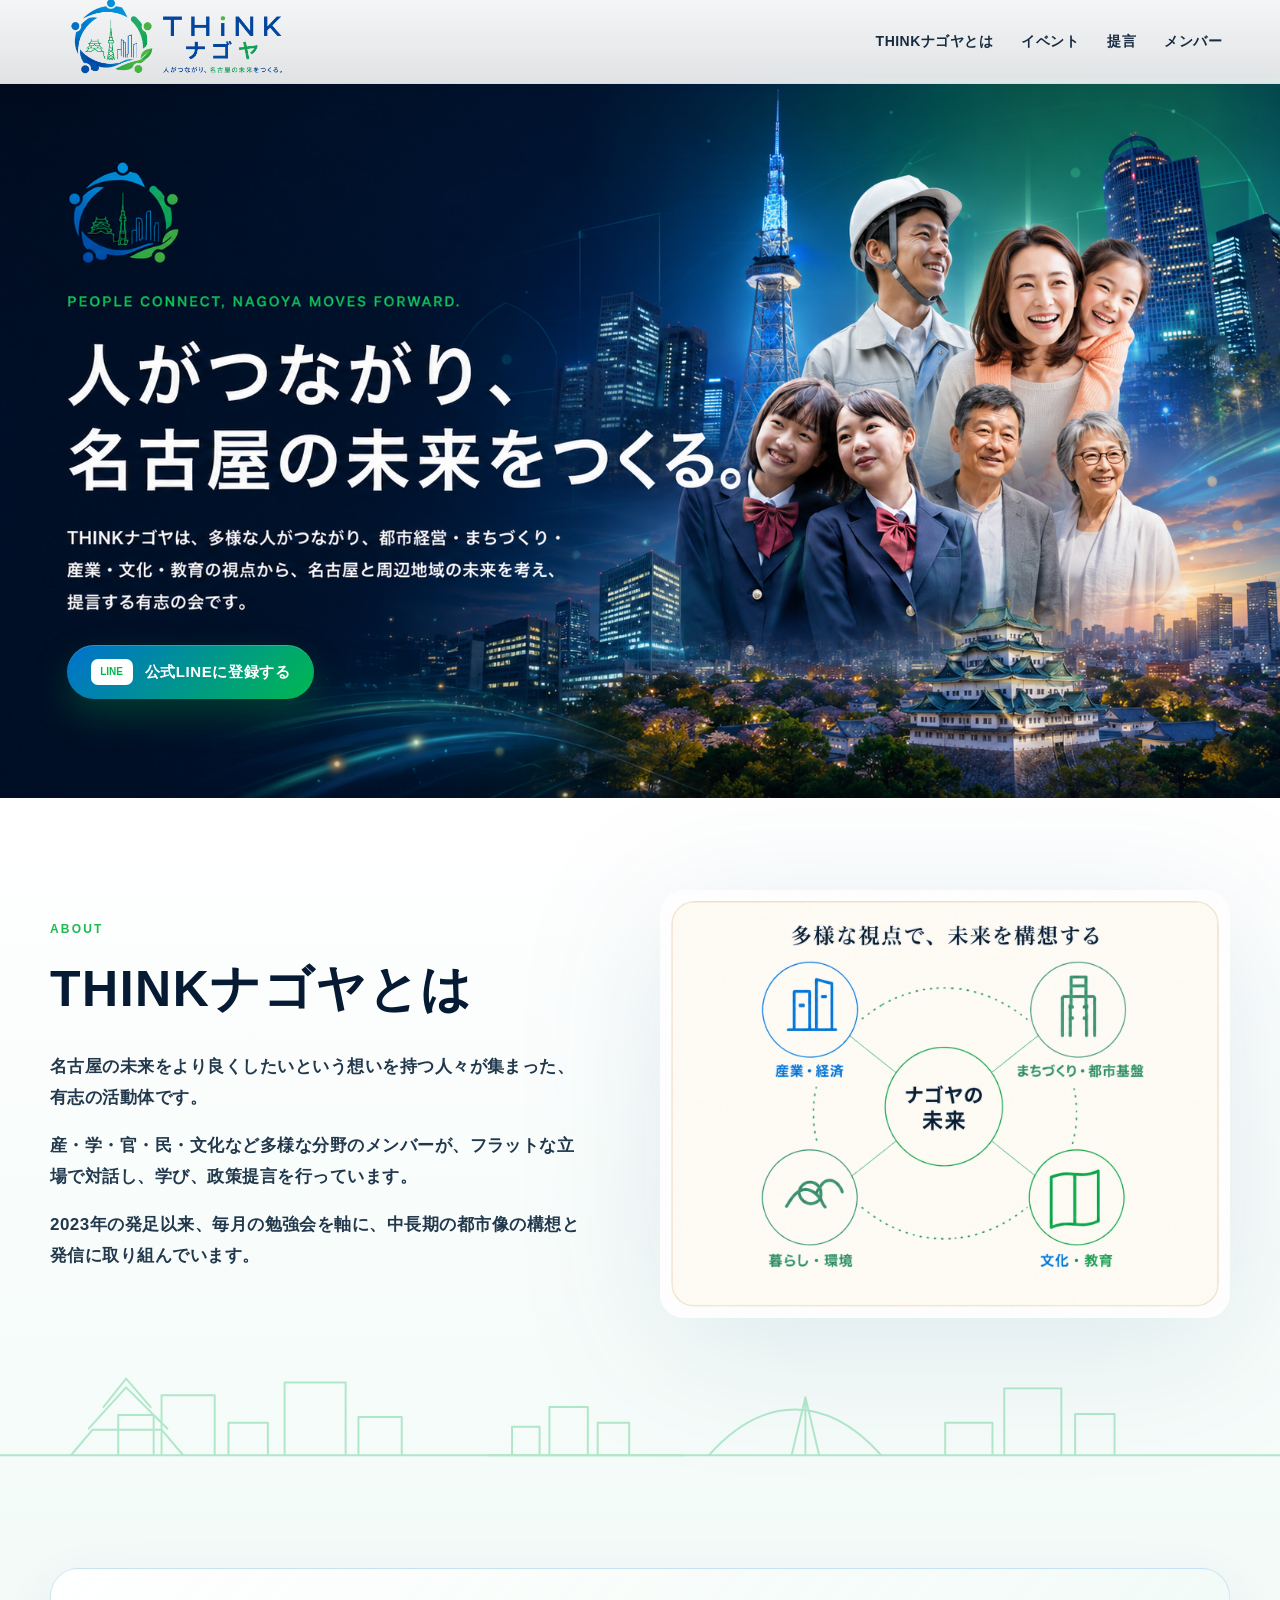
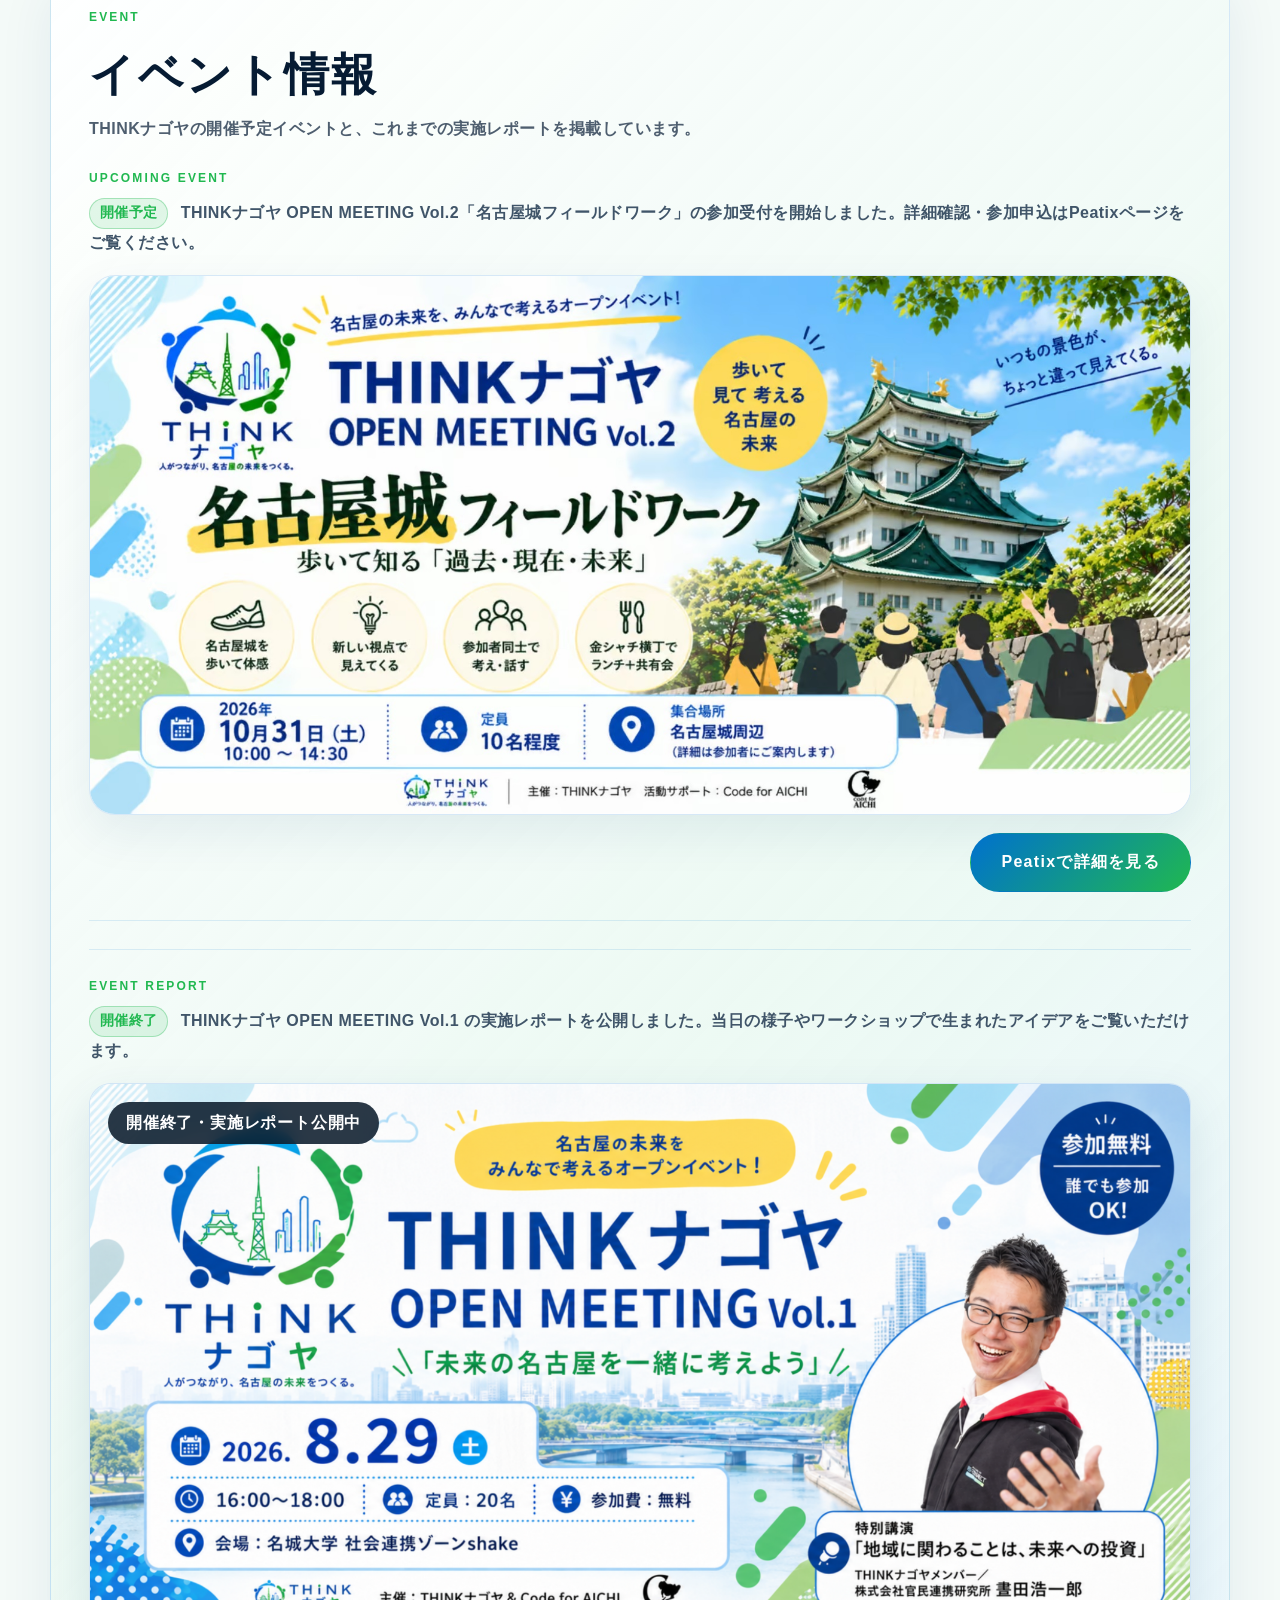
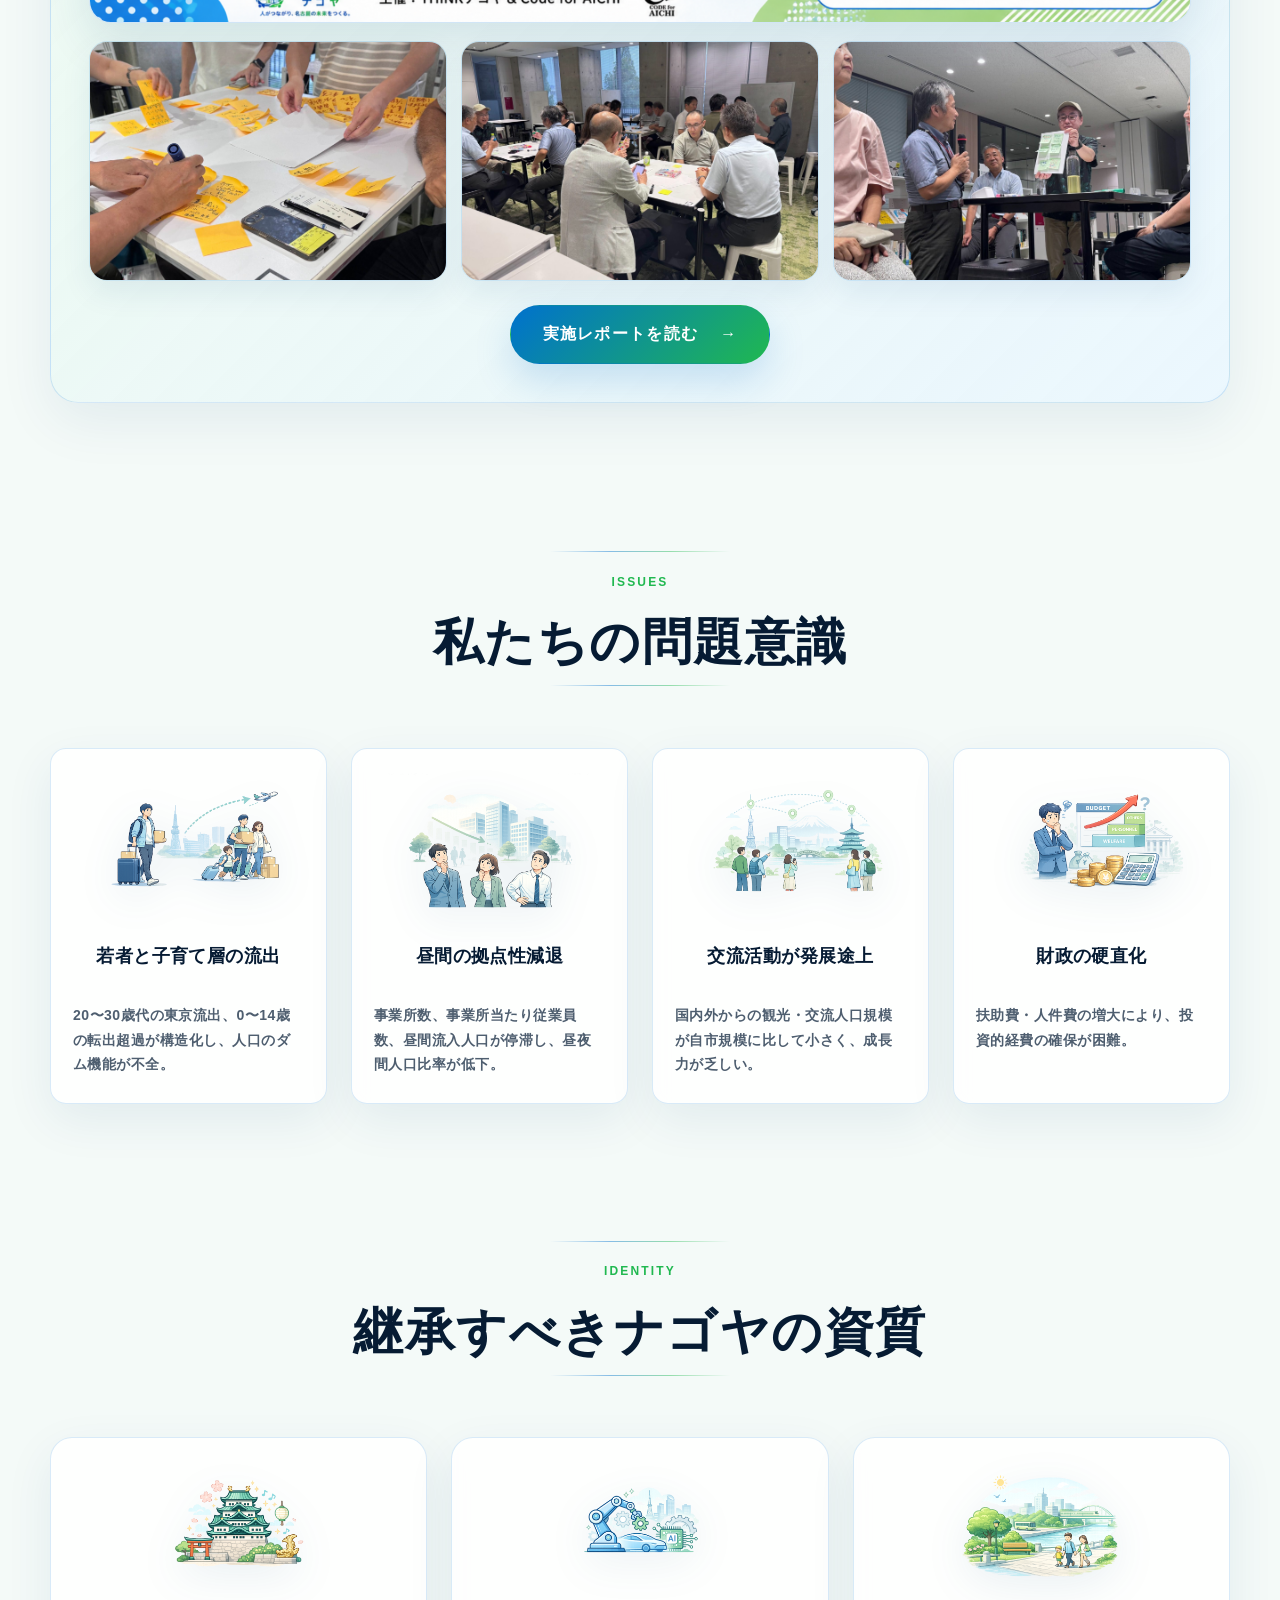
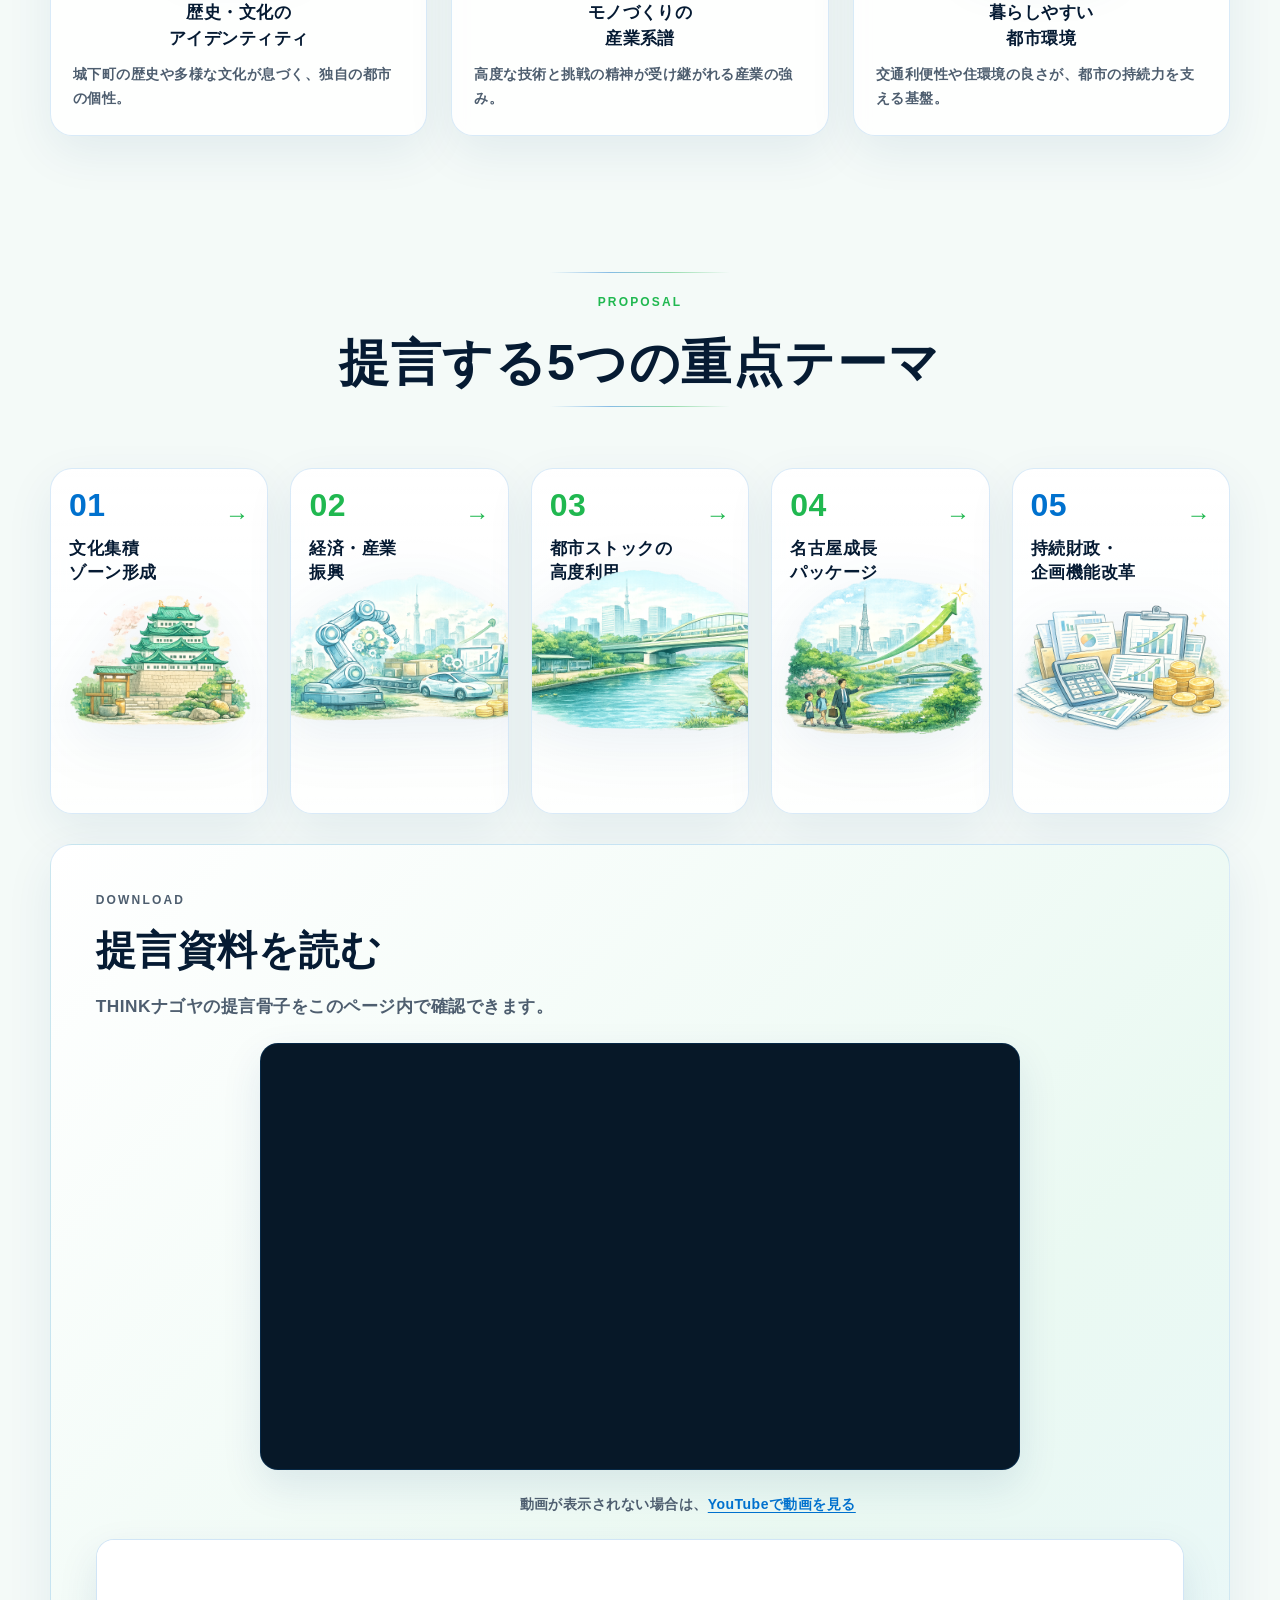
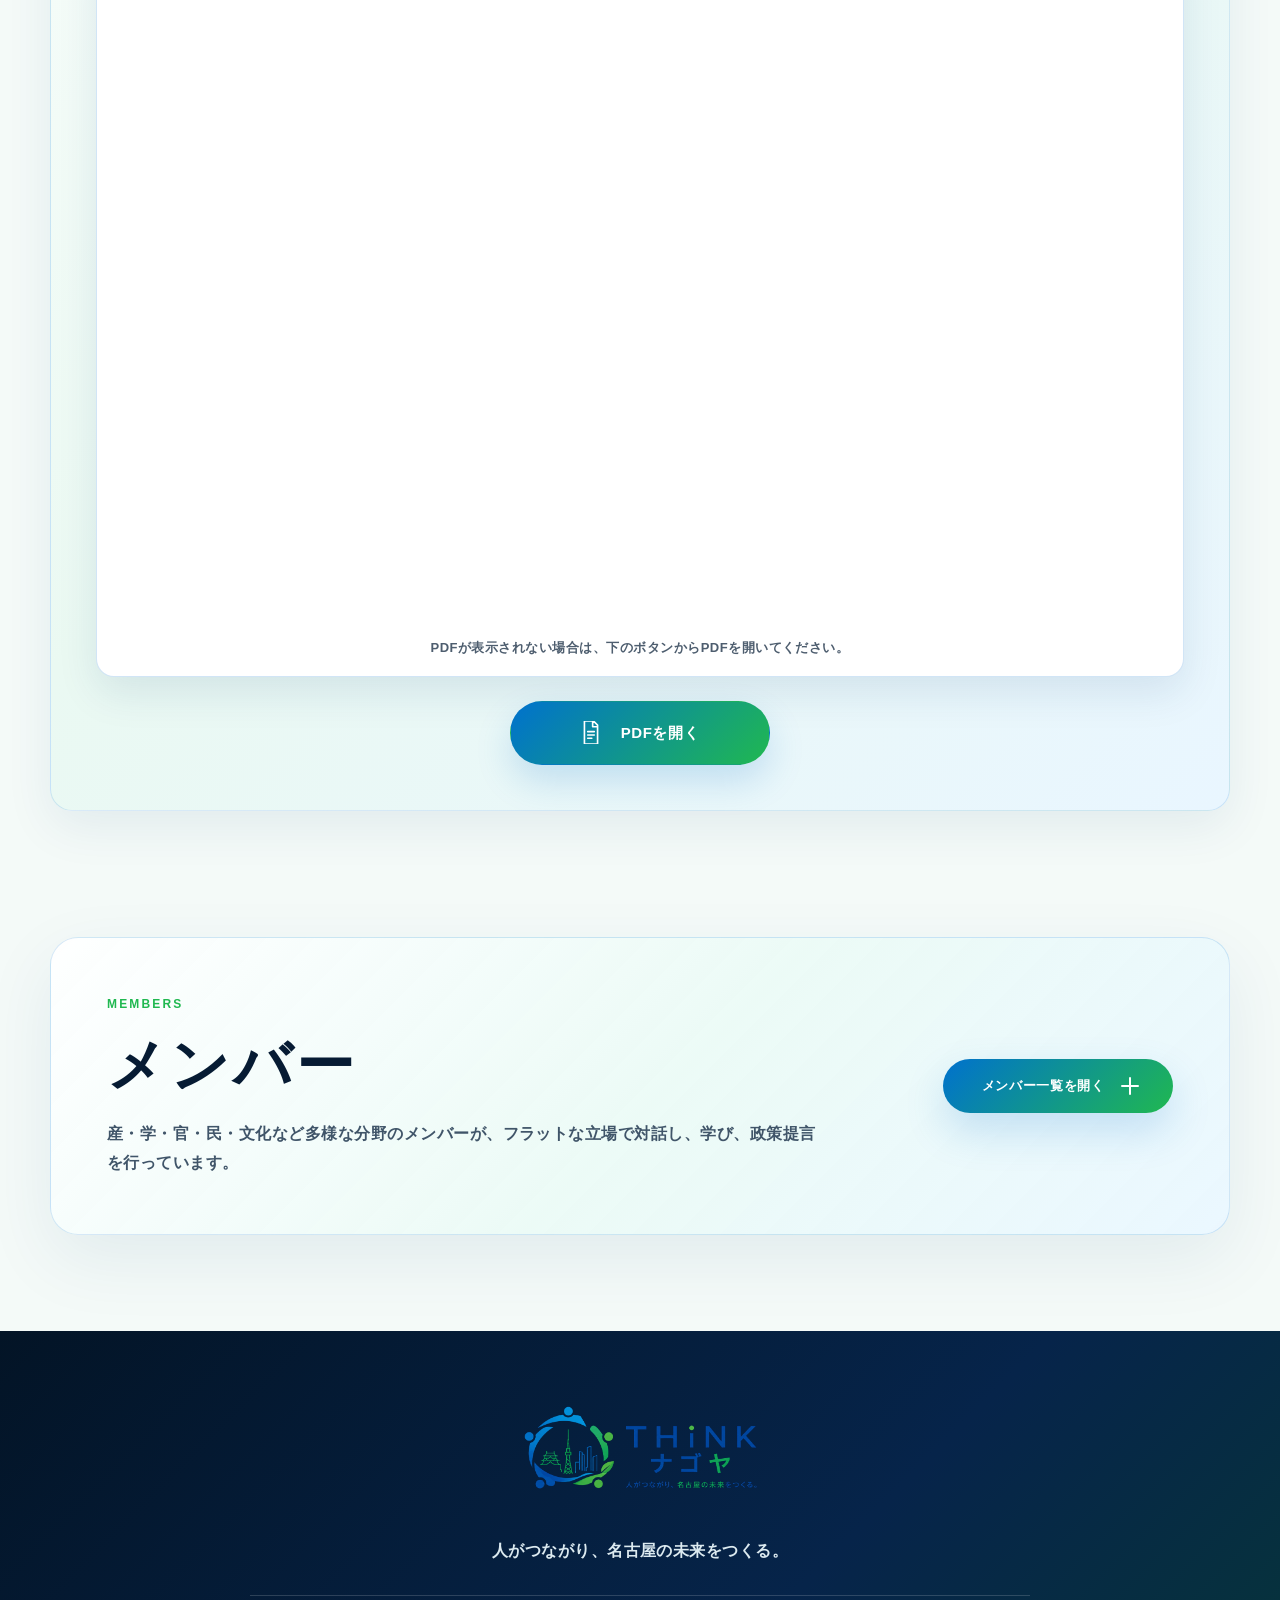
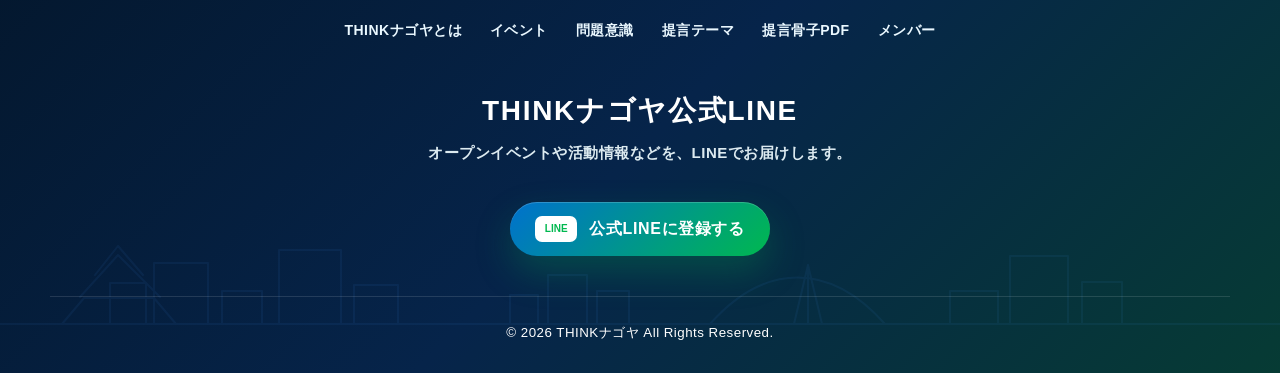
==== commit 68c1e23d: "Add files via upload" ====
--- a/index.html
+++ b/index.html
@@ -141,11 +141,28 @@
         <div class="event-panel event-panel--report reveal">
           <div class="event-panel__head event-panel__head--report">
             <div>
+              <p class="section-kicker">EVENT</p>
+              <h2>イベント情報</h2>
+              <p>THINKナゴヤの開催予定イベントと、これまでの実施レポートを掲載しています。</p>
+            </div>
+          </div>
+          <div class="event-upcoming-block">
+            <div class="event-upcoming-block__head">
+              <p class="section-kicker">UPCOMING EVENT</p>
+              <p><span class="event-status event-status--upcoming">開催予定</span> THINKナゴヤ OPEN MEETING Vol.2「名古屋城フィールドワーク」の参加受付を開始しました。詳細確認・参加申込はPeatixページをご覧ください。</p>
+            </div>
+            <a class="event-upcoming-banner" href="https://think-nagoya-20261031.peatix.com/" target="_blank" rel="noopener" aria-label="2026年10月31日開催予定のTHINKナゴヤ OPEN MEETING Vol.2 名古屋城フィールドワークをPeatixで開く">
+              <img src="assets/img/event-open-meeting-vol2-main.jpg" alt="THINKナゴヤ OPEN MEETING Vol.2 名古屋城フィールドワーク 2026年10月31日土曜 10時から14時30分 名古屋城周辺">
+            </a>
+            <div class="event-upcoming-actions">
+              <a class="btn btn-navy" href="https://think-nagoya-20261031.peatix.com/" target="_blank" rel="noopener">Peatixで詳細を見る</a>
+            </div>
+          </div>
+          <div class="event-report-block">
+            <div class="event-report-block__head">
               <p class="section-kicker">EVENT REPORT</p>
-              <h2>イベント情報</h2>
               <p><span class="event-status">開催終了</span> THINKナゴヤ OPEN MEETING Vol.1 の実施レポートを公開しました。当日の様子やワークショップで生まれたアイデアをご覧いただけます。</p>
             </div>
-          </div>
           <a class="event-banner event-banner--ended" href="open-meeting-vol1-report.html" aria-label="THINKナゴヤ OPEN MEETING Vol.1 実施レポートを開く">
             <img src="assets/img/event-open-meeting-vol1.png" alt="THINKナゴヤ OPEN MEETING Vol.1 未来の名古屋を一緒に考えよう 2026年8月29日 16時から18時 名城大学社会連携ゾーンshake 参加無料">
           </a>
@@ -156,6 +173,7 @@
           </div>
           <div class="event-report-actions">
             <a class="btn btn-navy" href="open-meeting-vol1-report.html">実施レポートを読む</a>
+          </div>
           </div>
         </div>
       </div>
--- a/assets/css/style.css
+++ b/assets/css/style.css
@@ -1443,3 +1443,247 @@
     min-width:0;
   }
 }
+
+
+/* Mobile report/event layout fix */
+@media (max-width: 700px){
+  .report-page .reveal{
+    opacity:1 !important;
+    transform:none !important;
+  }
+  .report-hero{
+    padding:92px 0 28px;
+  }
+  .report-hero__grid{
+    display:flex;
+    flex-direction:column;
+    gap:20px;
+  }
+  .report-hero__copy{
+    order:1;
+  }
+  .report-hero__photo{
+    order:2;
+    border-radius:20px;
+  }
+  .report-hero__photo img{
+    aspect-ratio:16 / 10;
+    height:auto;
+    object-fit:cover;
+  }
+  .report-hero__copy h1{
+    font-size:clamp(28px,8vw,38px);
+    line-height:1.35;
+    margin-bottom:16px;
+  }
+  .report-lead{
+    font-size:15px;
+    line-height:1.85;
+    margin-bottom:18px;
+  }
+  .report-body{
+    padding:0 0 64px;
+  }
+  .report-layout{
+    gap:24px;
+  }
+  .report-article{
+    padding:24px 18px;
+    border-radius:22px;
+  }
+  .report-article h2{
+    font-size:24px;
+    line-height:1.5;
+    margin:34px 0 14px;
+  }
+  .report-article p{
+    font-size:15px;
+    line-height:1.9;
+  }
+  .report-photo,
+  .report-photo-grid,
+  .report-photo-grid--mosaic{
+    margin:24px 0 32px;
+  }
+  .report-photo img,
+  .report-photo--wide img,
+  .report-photo-grid img,
+  .report-photo-grid--mosaic img,
+  .report-photo-grid--mosaic img:first-child{
+    width:100%;
+    height:auto !important;
+    aspect-ratio:16 / 10 !important;
+    object-fit:cover;
+    border-radius:18px;
+  }
+  .idea-blocks{
+    gap:12px;
+    margin:24px 0 32px;
+  }
+  .idea-card{
+    padding:18px;
+    border-radius:18px;
+  }
+  .report-side-card{
+    padding:20px;
+    border-radius:20px;
+  }
+}
+
+@media (max-width: 560px){
+  .event-section{
+    padding:22px 0 44px;
+  }
+  .event-panel{
+    padding:16px;
+    border-radius:20px;
+  }
+  .event-banner{
+    border-radius:18px;
+  }
+  .event-banner--ended::before{
+    left:10px;
+    top:10px;
+    min-height:32px;
+    padding:0 10px;
+    font-size:11px;
+  }
+  .event-report-preview{
+    display:flex;
+    gap:10px;
+    overflow-x:auto;
+    padding:2px 2px 10px;
+    margin-top:14px;
+    scroll-snap-type:x mandatory;
+    -webkit-overflow-scrolling:touch;
+  }
+  .event-report-preview img{
+    flex:0 0 78%;
+    width:78%;
+    height:170px;
+    aspect-ratio:auto;
+    scroll-snap-align:start;
+    border-radius:16px;
+  }
+  .event-report-actions{
+    margin-top:14px;
+  }
+  .event-report-actions .btn{
+    width:100%;
+    min-width:0;
+  }
+}
+
+
+/* Upcoming event */
+.event-upcoming-block{
+  margin:24px 0 28px;
+  padding:0 0 28px;
+  border-bottom:1px solid rgba(0,113,206,.12);
+}
+.event-upcoming-block__head{
+  margin-bottom:18px;
+}
+.event-upcoming-block__head .section-kicker{
+  margin-bottom:8px;
+}
+.event-upcoming-block__head p:last-child{
+  margin:0;
+  color:#405569;
+  font-weight:700;
+  line-height:1.75;
+}
+.event-upcoming-banner{
+  display:block;
+  overflow:hidden;
+  border-radius:26px;
+  border:1px solid rgba(0,113,206,.16);
+  background:#fff;
+  box-shadow:0 18px 48px rgba(0,63,115,.08);
+  transition:transform .25s ease, box-shadow .25s ease, border-color .25s ease;
+}
+.event-upcoming-banner:hover{
+  transform:translateY(-3px);
+  box-shadow:0 24px 62px rgba(0,63,115,.13);
+  border-color:rgba(32,184,80,.32);
+}
+.event-upcoming-banner img{
+  display:block;
+  width:100%;
+  height:auto;
+}
+.event-upcoming-actions{
+  display:flex;
+  justify-content:flex-end;
+  margin-top:18px;
+}
+@media(max-width:560px){
+  .event-upcoming-block{
+    margin:18px 0 24px;
+    padding-bottom:22px;
+  }
+  .event-upcoming-banner{
+    border-radius:20px;
+  }
+  .event-upcoming-actions{
+    justify-content:stretch;
+  }
+  .event-upcoming-actions .btn{
+    width:100%;
+    min-width:0;
+  }
+}
+.event-report-block{
+  margin-top:8px;
+  padding-top:26px;
+  border-top:1px solid rgba(0,113,206,.12);
+}
+.event-report-block__head{
+  margin-bottom:18px;
+}
+.event-report-block__head .section-kicker{
+  margin-bottom:8px;
+}
+.event-report-block__head p:last-child{
+  margin:0;
+  color:#405569;
+  font-weight:700;
+  line-height:1.75;
+}
+@media(max-width:900px){
+  .event-upcoming-card{
+    grid-template-columns:120px 1fr;
+  }
+  .event-upcoming-card__cta{
+    grid-column:1 / -1;
+    width:100%;
+  }
+  .event-upcoming-card__date{
+    min-height:118px;
+  }
+  .event-upcoming-card__date strong{
+    font-size:34px;
+  }
+}
+@media(max-width:560px){
+  .event-upcoming-card{
+    grid-template-columns:1fr;
+    gap:16px;
+    padding:18px;
+    margin:18px 0 24px;
+    border-radius:20px;
+  }
+  .event-upcoming-card__date{
+    min-height:96px;
+    border-radius:18px;
+  }
+  .event-upcoming-card__date strong{
+    font-size:32px;
+  }
+  .event-upcoming-card__body h3{
+    font-size:23px;
+  }
+  .event-report-block{
+    padding-top:22px;
+  }
+}
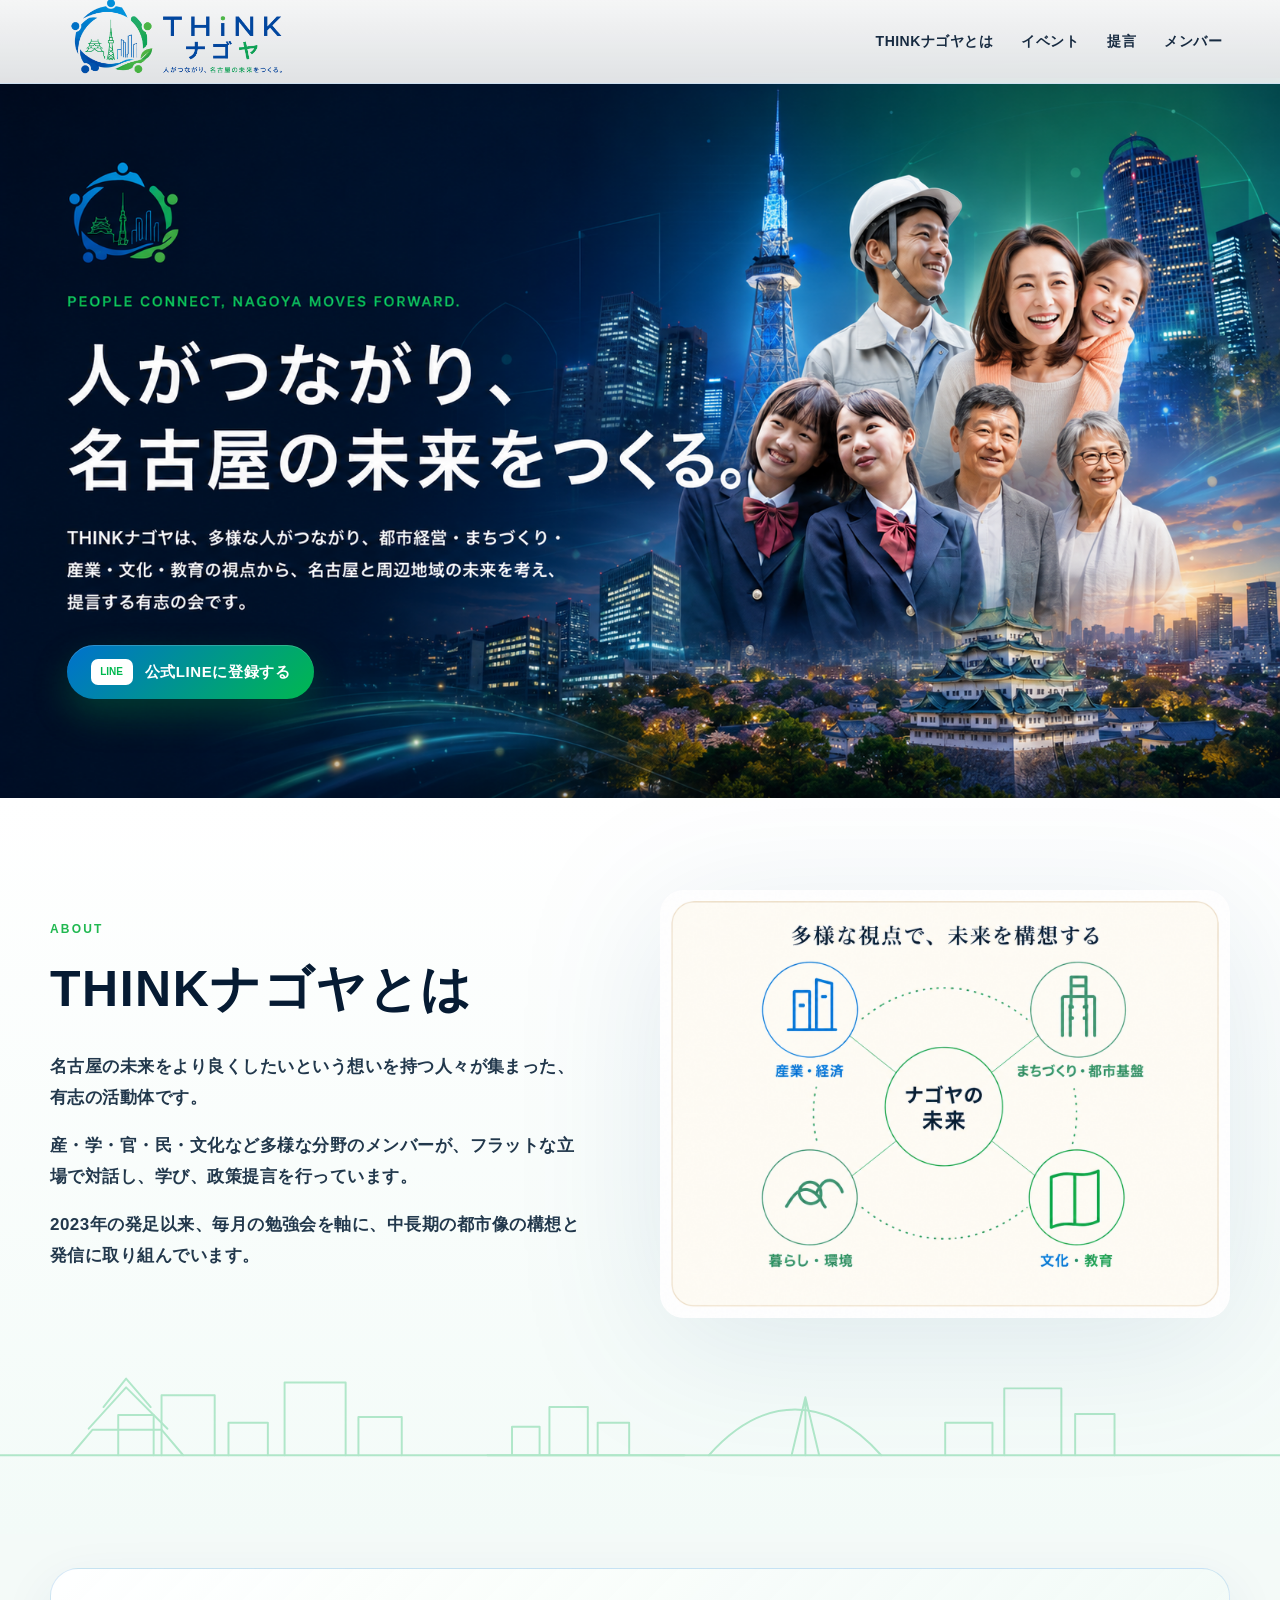
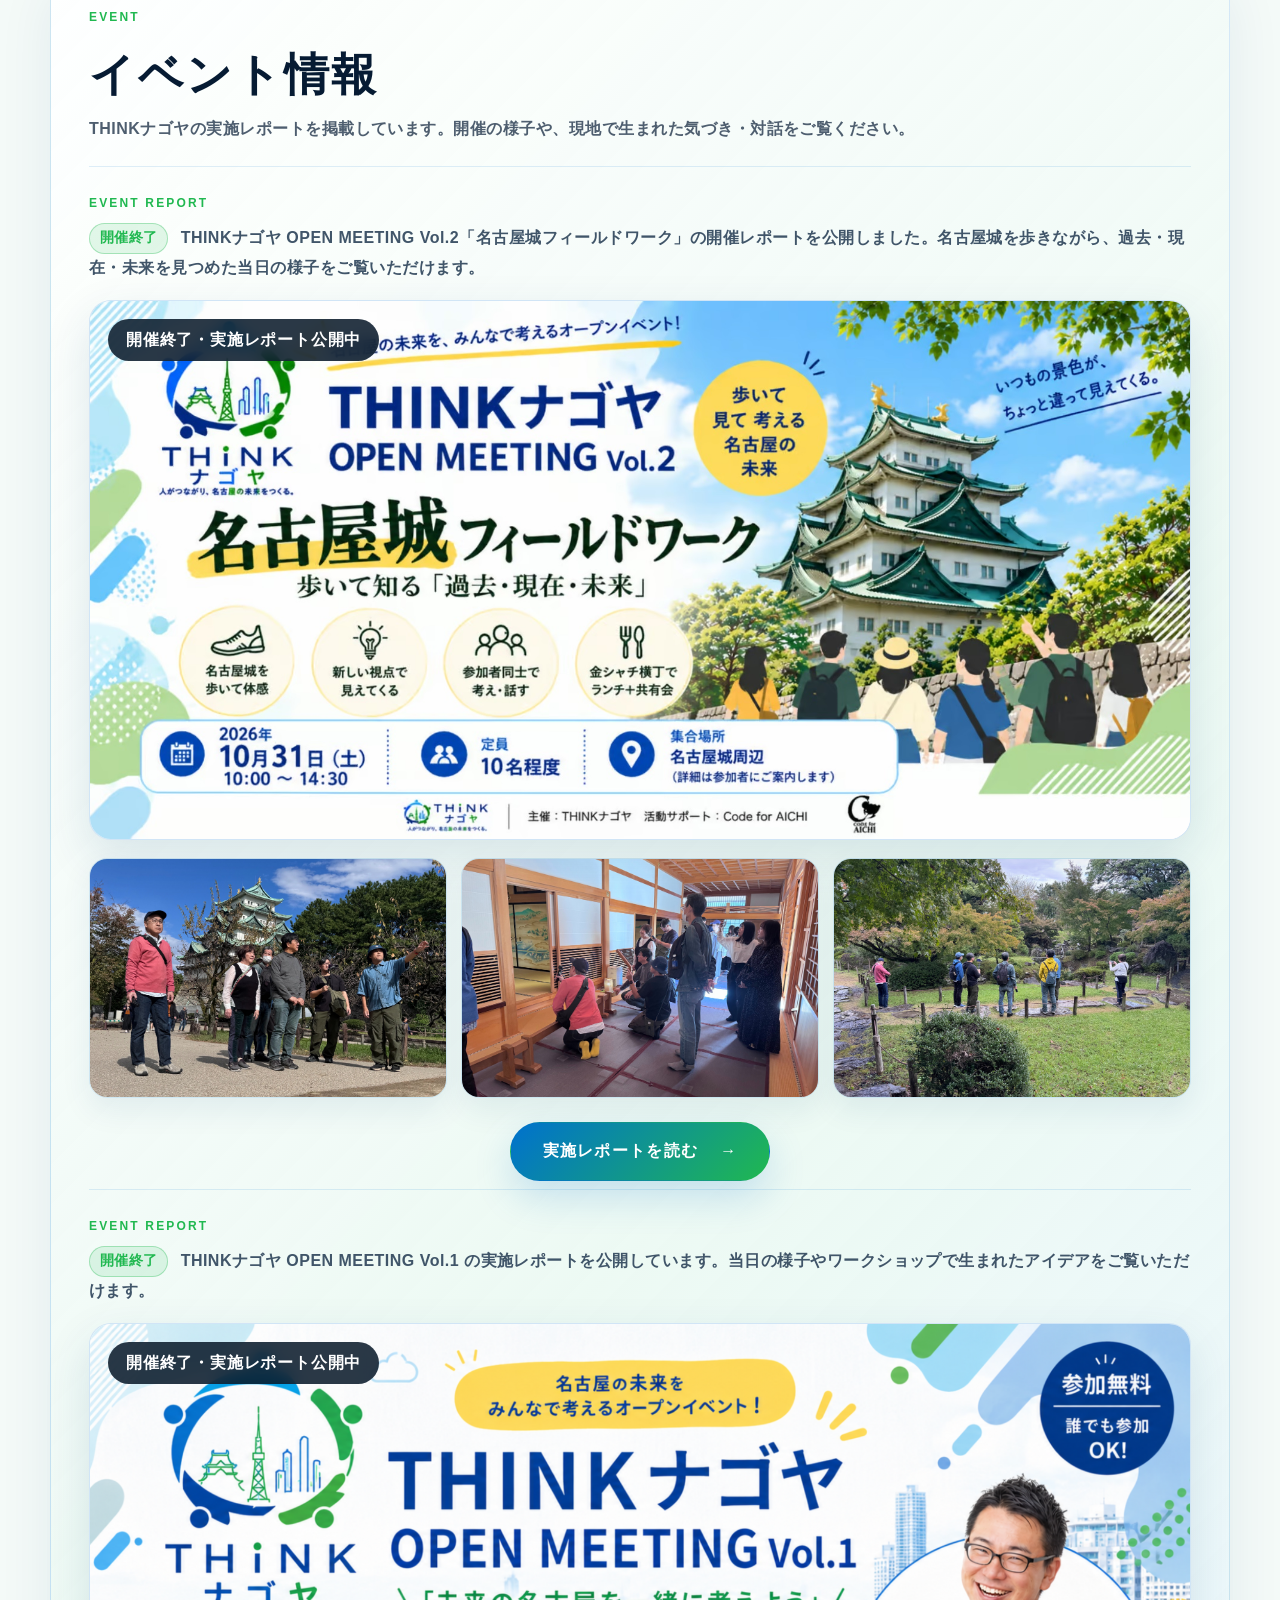
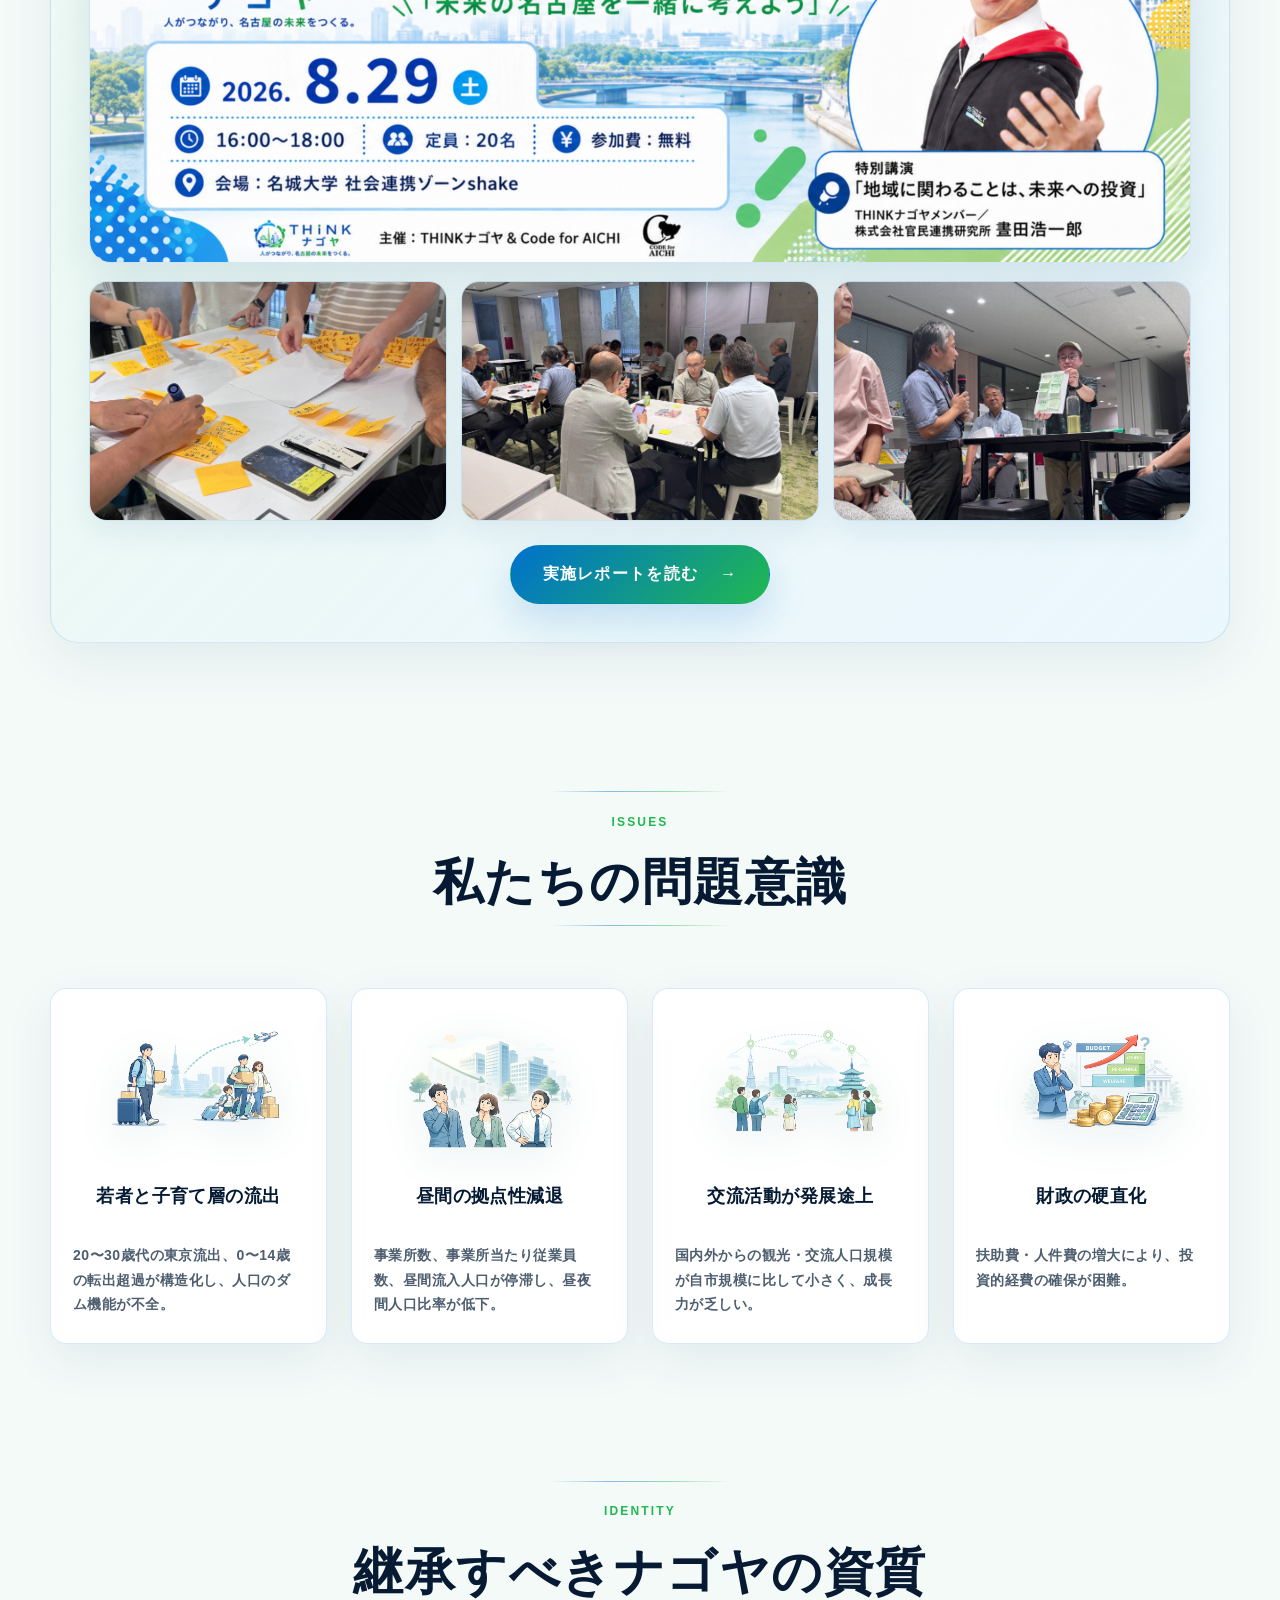
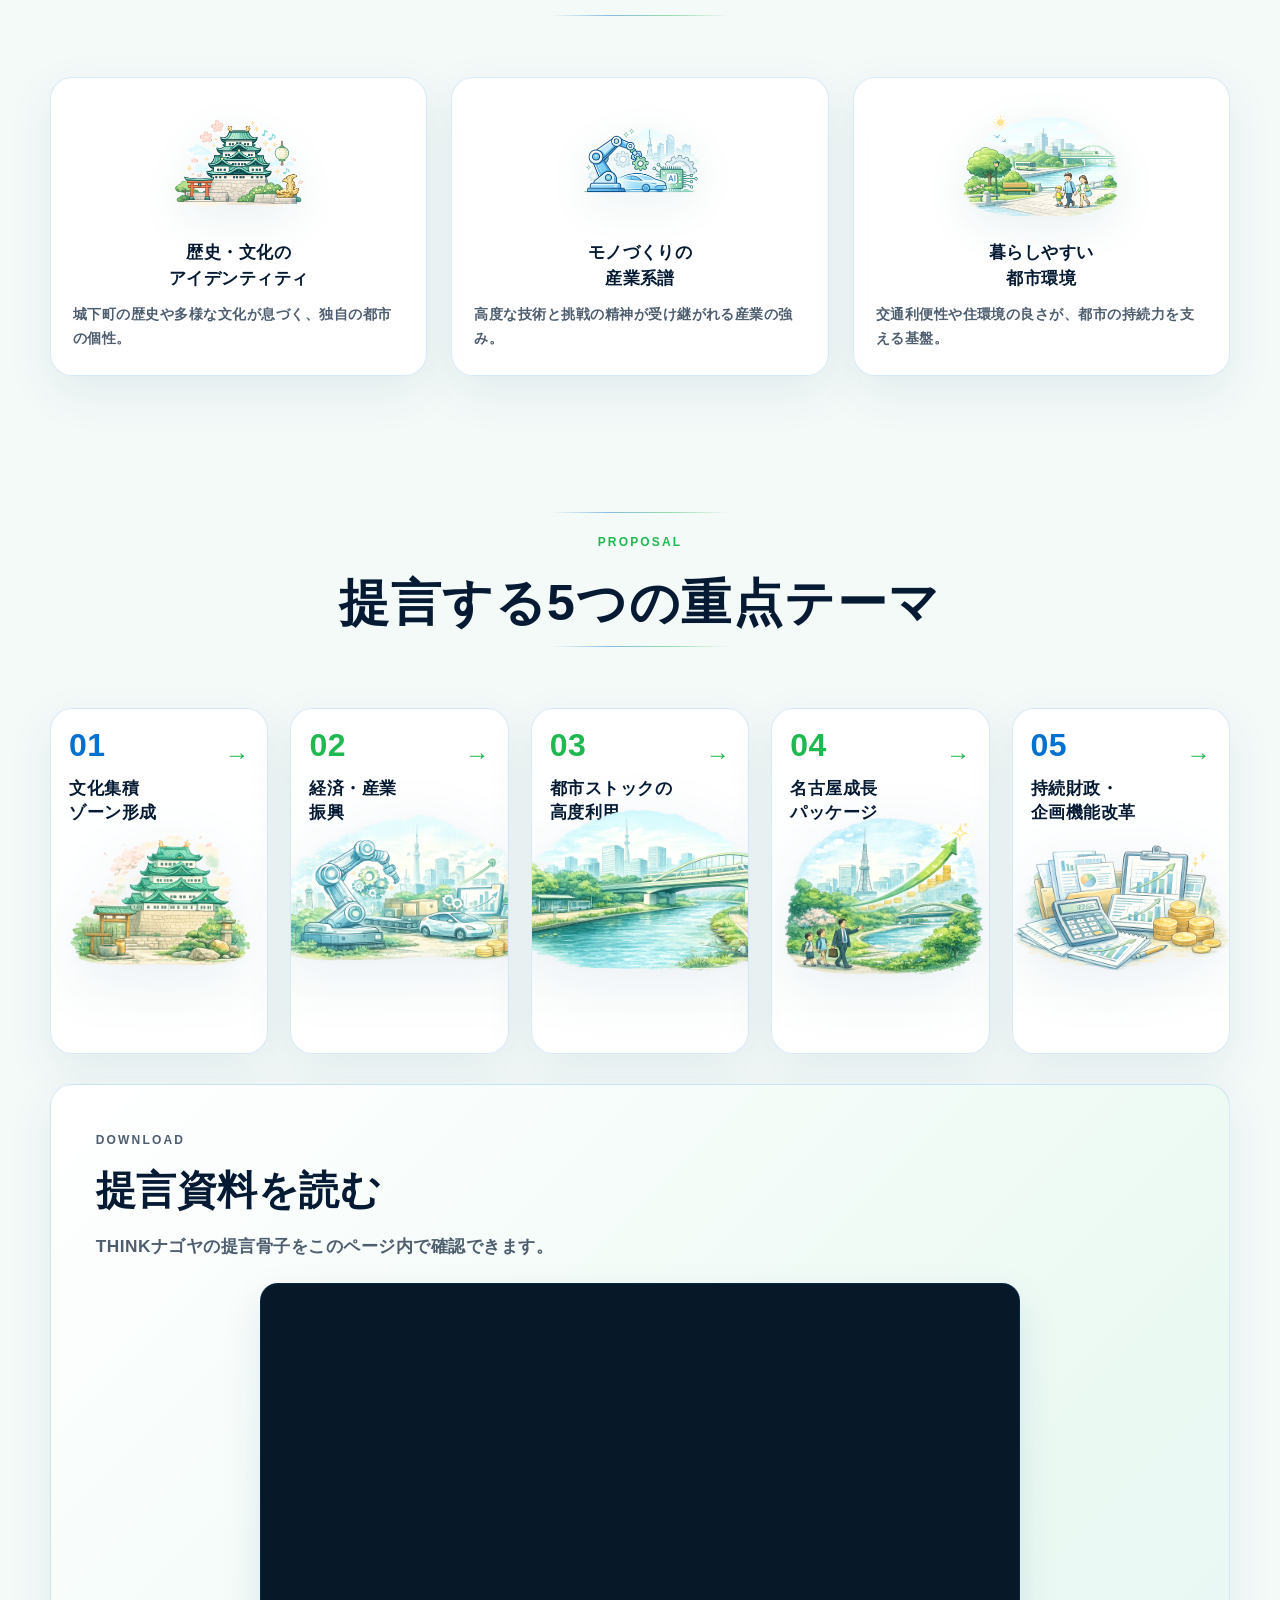
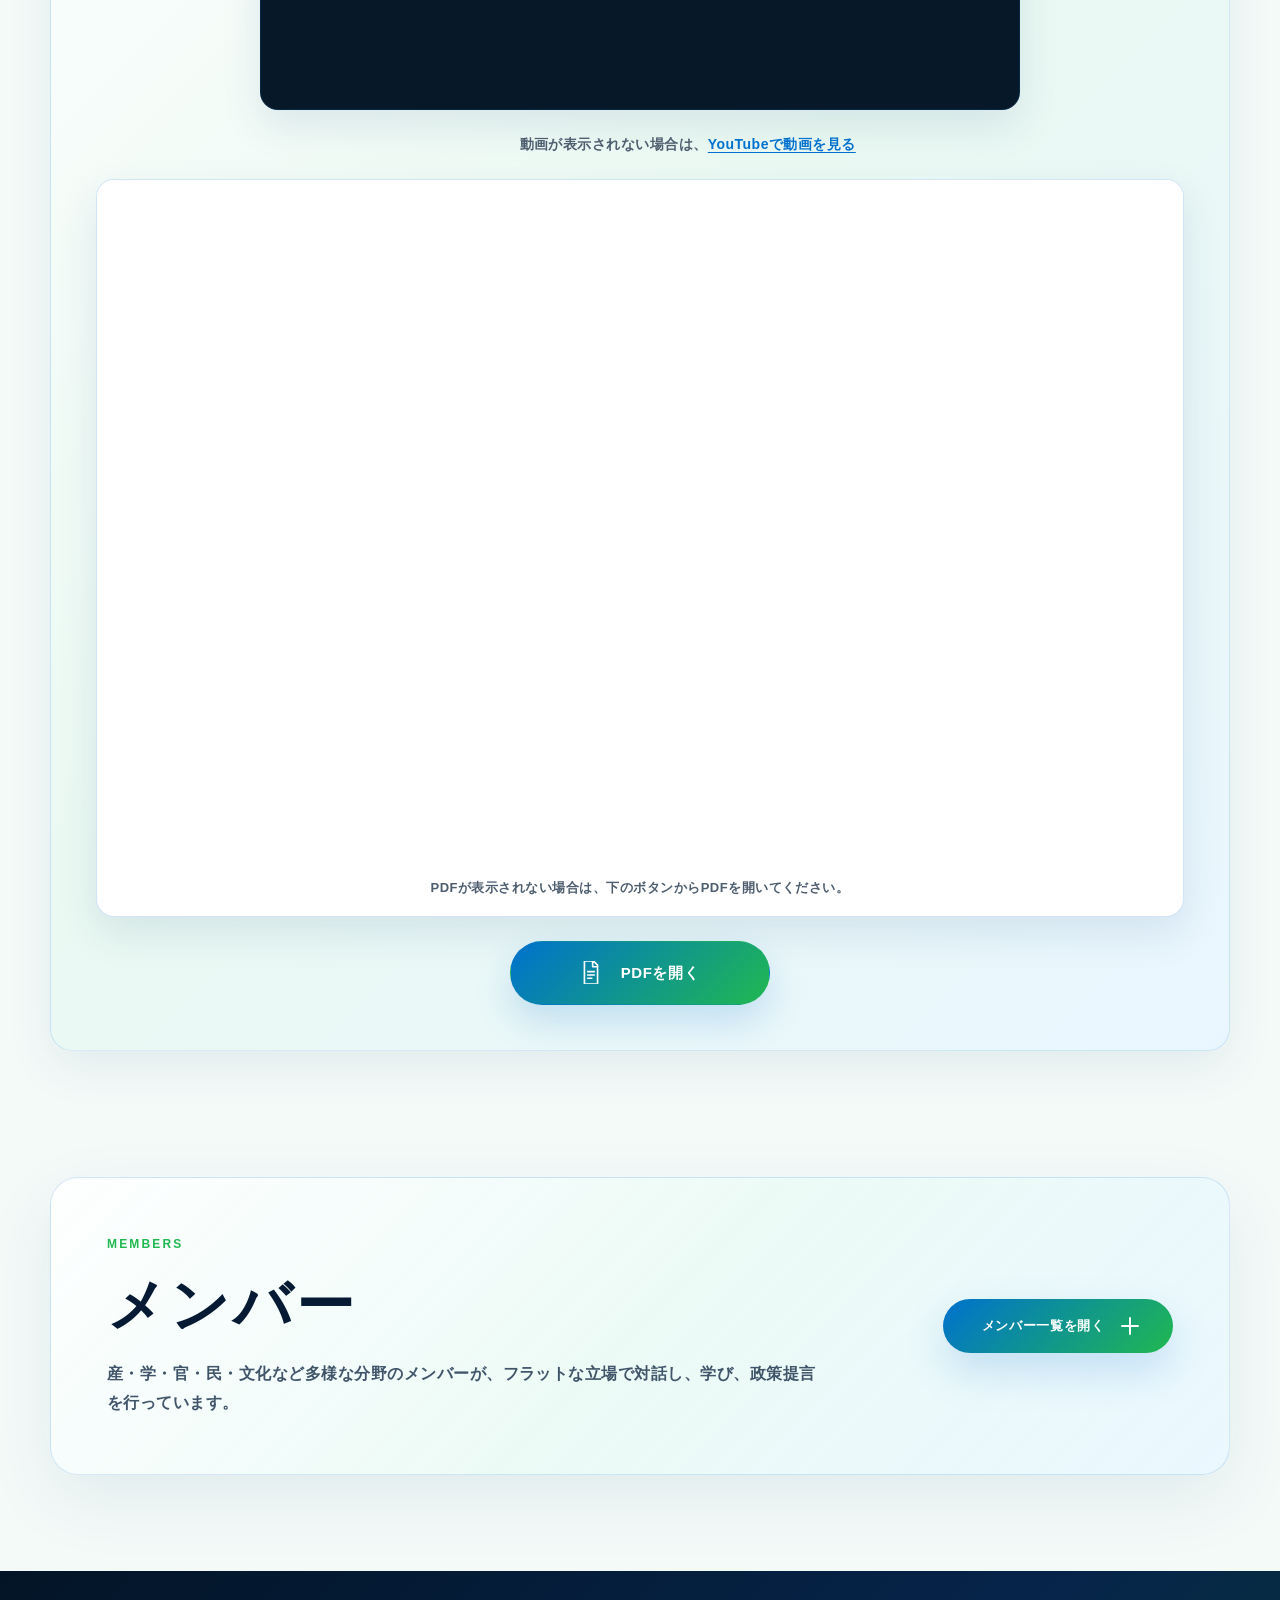
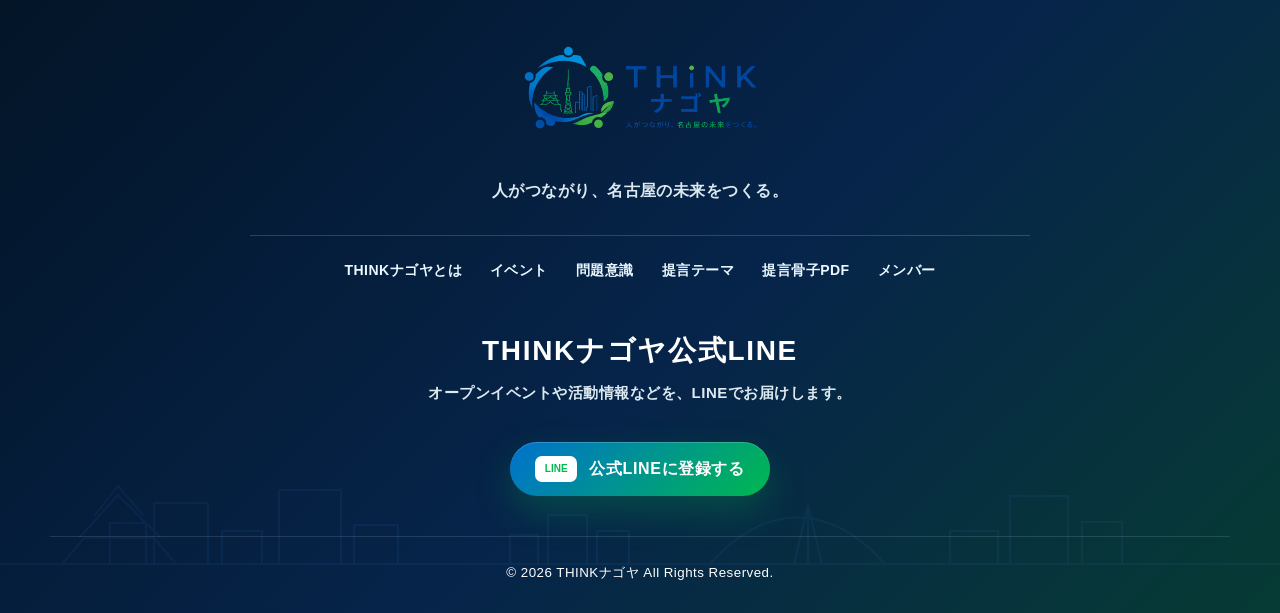
==== commit 3807a0db: "Add files via upload" ====
--- a/index.html
+++ b/index.html
@@ -143,37 +143,44 @@
             <div>
               <p class="section-kicker">EVENT</p>
               <h2>イベント情報</h2>
-              <p>THINKナゴヤの開催予定イベントと、これまでの実施レポートを掲載しています。</p>
-            </div>
-          </div>
-          <div class="event-upcoming-block">
-            <div class="event-upcoming-block__head">
-              <p class="section-kicker">UPCOMING EVENT</p>
-              <p><span class="event-status event-status--upcoming">開催予定</span> THINKナゴヤ OPEN MEETING Vol.2「名古屋城フィールドワーク」の参加受付を開始しました。詳細確認・参加申込はPeatixページをご覧ください。</p>
-            </div>
-            <a class="event-upcoming-banner" href="https://think-nagoya-20261031.peatix.com/" target="_blank" rel="noopener" aria-label="2026年10月31日開催予定のTHINKナゴヤ OPEN MEETING Vol.2 名古屋城フィールドワークをPeatixで開く">
-              <img src="assets/img/event-open-meeting-vol2-main.jpg" alt="THINKナゴヤ OPEN MEETING Vol.2 名古屋城フィールドワーク 2026年10月31日土曜 10時から14時30分 名古屋城周辺">
-            </a>
-            <div class="event-upcoming-actions">
-              <a class="btn btn-navy" href="https://think-nagoya-20261031.peatix.com/" target="_blank" rel="noopener">Peatixで詳細を見る</a>
-            </div>
-          </div>
+              <p>THINKナゴヤの実施レポートを掲載しています。開催の様子や、現地で生まれた気づき・対話をご覧ください。</p>
+            </div>
+          </div>
+
           <div class="event-report-block">
             <div class="event-report-block__head">
               <p class="section-kicker">EVENT REPORT</p>
-              <p><span class="event-status">開催終了</span> THINKナゴヤ OPEN MEETING Vol.1 の実施レポートを公開しました。当日の様子やワークショップで生まれたアイデアをご覧いただけます。</p>
-            </div>
-          <a class="event-banner event-banner--ended" href="open-meeting-vol1-report.html" aria-label="THINKナゴヤ OPEN MEETING Vol.1 実施レポートを開く">
-            <img src="assets/img/event-open-meeting-vol1.png" alt="THINKナゴヤ OPEN MEETING Vol.1 未来の名古屋を一緒に考えよう 2026年8月29日 16時から18時 名城大学社会連携ゾーンshake 参加無料">
-          </a>
-          <div class="event-report-preview" aria-label="OPEN MEETING Vol.1 実施レポート写真">
-            <img src="assets/img/report/open-meeting-vol1/workshop-wide.jpg" alt="ワークショップで参加者が意見を出し合う様子">
-            <img src="assets/img/report/open-meeting-vol1/group-discussion.jpg" alt="グループに分かれて対話する参加者の様子">
-            <img src="assets/img/report/open-meeting-vol1/presentation-share.jpg" alt="グループ発表の様子">
-          </div>
-          <div class="event-report-actions">
-            <a class="btn btn-navy" href="open-meeting-vol1-report.html">実施レポートを読む</a>
-          </div>
+              <p><span class="event-status">開催終了</span> THINKナゴヤ OPEN MEETING Vol.2「名古屋城フィールドワーク」の開催レポートを公開しました。名古屋城を歩きながら、過去・現在・未来を見つめた当日の様子をご覧いただけます。</p>
+            </div>
+            <a class="event-banner event-banner--ended" href="open-meeting-vol2-report.html" aria-label="THINKナゴヤ OPEN MEETING Vol.2 実施レポートを開く">
+              <img src="assets/img/event-open-meeting-vol2-main.jpg" alt="THINKナゴヤ OPEN MEETING Vol.2 名古屋城フィールドワーク 歩いて知る過去・現在・未来">
+            </a>
+            <div class="event-report-preview" aria-label="OPEN MEETING Vol.2 実施レポート写真">
+              <img src="assets/img/report/open-meeting-vol2/group-castle.jpg" alt="名古屋城前で参加者が集まる様子">
+              <img src="assets/img/report/open-meeting-vol2/palace-tour.jpg" alt="本丸御殿を見学する参加者の様子">
+              <img src="assets/img/report/open-meeting-vol2/garden-observation.jpg" alt="庭園を眺める参加者の様子">
+            </div>
+            <div class="event-report-actions">
+              <a class="btn btn-navy" href="open-meeting-vol2-report.html">実施レポートを読む</a>
+            </div>
+          </div>
+
+          <div class="event-report-block">
+            <div class="event-report-block__head">
+              <p class="section-kicker">EVENT REPORT</p>
+              <p><span class="event-status">開催終了</span> THINKナゴヤ OPEN MEETING Vol.1 の実施レポートを公開しています。当日の様子やワークショップで生まれたアイデアをご覧いただけます。</p>
+            </div>
+            <a class="event-banner event-banner--ended" href="open-meeting-vol1-report.html" aria-label="THINKナゴヤ OPEN MEETING Vol.1 実施レポートを開く">
+              <img src="assets/img/event-open-meeting-vol1.png" alt="THINKナゴヤ OPEN MEETING Vol.1 未来の名古屋を一緒に考えよう 2026年8月29日 16時から18時 名城大学社会連携ゾーンshake 参加無料">
+            </a>
+            <div class="event-report-preview" aria-label="OPEN MEETING Vol.1 実施レポート写真">
+              <img src="assets/img/report/open-meeting-vol1/workshop-wide.jpg" alt="ワークショップで参加者が意見を出し合う様子">
+              <img src="assets/img/report/open-meeting-vol1/group-discussion.jpg" alt="グループに分かれて対話する参加者の様子">
+              <img src="assets/img/report/open-meeting-vol1/presentation-share.jpg" alt="グループ発表の様子">
+            </div>
+            <div class="event-report-actions">
+              <a class="btn btn-navy" href="open-meeting-vol1-report.html">実施レポートを読む</a>
+            </div>
           </div>
         </div>
       </div>
--- a/assets/css/style.css
+++ b/assets/css/style.css
@@ -499,7 +499,7 @@
     height:148px;
   }
   .asset-card h3{
-    font-size:17px;
+    font-size:15px;
   }
 }
 
@@ -1687,3 +1687,450 @@
     padding-top:22px;
   }
 }
+
+
+/* Members-only minutes page */
+.members-minutes-page{
+  background:linear-gradient(180deg,#f4fbf8 0%,#eef8f5 48%,#f7fbff 100%);
+}
+.global-nav--single{
+  gap:0;
+}
+.minutes-hero{
+  padding:150px 0 52px;
+  background:
+    radial-gradient(circle at 12% 18%,rgba(0,113,206,.10),transparent 30%),
+    radial-gradient(circle at 86% 16%,rgba(32,184,80,.12),transparent 28%),
+    linear-gradient(180deg,#f4fbf8,#eef8f5);
+}
+.minutes-hero h1{
+  margin:12px 0 18px;
+  color:var(--navy);
+  font-family:var(--font-ja);
+  font-size:clamp(42px,7vw,86px);
+  line-height:1.05;
+  letter-spacing:.06em;
+}
+.minutes-hero p{
+  max-width:880px;
+  margin:0;
+  color:#405569;
+  font-weight:700;
+  line-height:1.85;
+}
+.minutes-note{
+  margin-top:16px !important;
+  display:inline-flex;
+  padding:10px 16px;
+  border-radius:999px;
+  background:rgba(0,113,206,.08);
+  color:#24455f !important;
+  font-size:14px;
+}
+.minutes-view{
+  padding:52px 0 100px;
+}
+.minutes-layout{
+  display:grid;
+  grid-template-columns:minmax(320px,390px) minmax(0,1fr);
+  gap:28px;
+  align-items:start;
+}
+.minutes-sidebar,
+.minutes-reader{
+  border:1px solid rgba(0,113,206,.14);
+  background:rgba(255,255,255,.86);
+  border-radius:30px;
+  box-shadow:0 24px 64px rgba(0,63,115,.08);
+}
+.minutes-sidebar{
+  position:sticky;
+  top:100px;
+  padding:24px;
+  max-height:calc(100vh - 124px);
+  overflow:hidden;
+  display:flex;
+  flex-direction:column;
+}
+.minutes-sidebar__head h2,
+.minutes-reader__head h2{
+  margin:4px 0 0;
+  color:var(--navy);
+  font-family:var(--font-ja);
+  letter-spacing:.04em;
+}
+.minutes-year{
+  margin:22px 0 10px;
+  color:var(--blue);
+  font-size:16px;
+  letter-spacing:.18em;
+  font-weight:900;
+}
+.minutes-mobile-picker{
+  display:block;
+  margin:18px 0 16px;
+  padding:16px;
+  border:1px solid rgba(0,113,206,.12);
+  border-radius:20px;
+  background:linear-gradient(135deg,#fff,#f2fbf7);
+}
+.minutes-mobile-picker label{
+  display:block;
+  margin-bottom:8px;
+  color:var(--navy);
+  font-size:13px;
+  font-weight:900;
+  letter-spacing:.08em;
+}
+.minutes-mobile-picker select{
+  width:100%;
+  min-height:48px;
+  padding:0 42px 0 14px;
+  border:1px solid rgba(0,113,206,.22);
+  border-radius:15px;
+  background:#fff;
+  color:var(--navy);
+  font-family:inherit;
+  font-size:15px;
+  font-weight:900;
+  box-shadow:0 10px 24px rgba(0,63,115,.07);
+  appearance:auto;
+}
+.minutes-mobile-picker p{
+  margin:8px 0 0;
+  color:#6a7b8d;
+  font-size:12px;
+  font-weight:700;
+  line-height:1.5;
+}
+.minutes-list-scroll{
+  overflow-y:auto;
+  padding-right:6px;
+  scrollbar-width:thin;
+  scrollbar-color:rgba(0,113,206,.35) rgba(0,113,206,.08);
+}
+.minutes-list-scroll::-webkit-scrollbar{
+  width:8px;
+}
+.minutes-list-scroll::-webkit-scrollbar-thumb{
+  background:rgba(0,113,206,.28);
+  border-radius:999px;
+}
+.minutes-list{
+  display:grid;
+  grid-template-columns:repeat(2,minmax(0,1fr));
+  gap:8px;
+}
+.minutes-card{
+  display:grid;
+  grid-template-columns:1fr auto;
+  gap:4px 12px;
+  align-items:center;
+  width:100%;
+  padding:12px 12px;
+  border-radius:18px;
+  border:1px solid rgba(0,113,206,.13);
+  background:#fff;
+  text-align:left;
+  cursor:pointer;
+  transition:transform .2s ease, box-shadow .2s ease, border-color .2s ease, background .2s ease;
+  font-family:inherit;
+}
+.minutes-card:hover,
+.minutes-card.is-active{
+  transform:translateY(-2px);
+  border-color:rgba(32,184,80,.45);
+  box-shadow:0 14px 30px rgba(0,63,115,.10);
+  background:linear-gradient(135deg,#fff,#effbf4);
+}
+.minutes-card__month{
+  color:var(--navy);
+  font-size:17px;
+  font-weight:900;
+}
+.minutes-card__date{
+  color:#6a7b8d;
+  font-size:12px;
+  font-weight:800;
+  letter-spacing:.08em;
+}
+.minutes-card__cue{
+  grid-row:auto;
+  grid-column:1 / -1;
+  color:var(--green);
+  font-size:11px;
+  font-weight:900;
+  white-space:nowrap;
+}
+.minutes-reader{
+  overflow:hidden;
+}
+.minutes-reader__head{
+  display:flex;
+  align-items:center;
+  justify-content:space-between;
+  gap:20px;
+  padding:28px 30px;
+  border-bottom:1px solid rgba(0,113,206,.12);
+}
+.minutes-reader__head p:last-child{
+  margin:8px 0 0;
+  color:#405569;
+  font-weight:800;
+}
+.minutes-pdf-frame{
+  padding:24px;
+  background:linear-gradient(180deg,rgba(236,249,246,.55),rgba(255,255,255,.9));
+}
+.minutes-pdf-frame iframe{
+  display:block;
+  width:100%;
+  min-height:78vh;
+  border:1px solid rgba(0,63,115,.18);
+  border-radius:20px;
+  background:#fff;
+}
+.minutes-pdf-frame__fallback{
+  margin:12px 0 0;
+  color:#6a7b8d;
+  font-size:13px;
+  font-weight:700;
+}
+@media(max-width:980px){
+  .minutes-layout{
+    grid-template-columns:1fr;
+  }
+  .minutes-sidebar{
+    position:static;
+    max-height:none;
+    overflow:visible;
+  }
+  .minutes-list-scroll{
+    max-height:420px;
+  }
+  .minutes-list{
+    grid-template-columns:repeat(3,minmax(0,1fr));
+  }
+}
+@media(max-width:640px){
+  .minutes-hero{
+    padding:120px 0 40px;
+  }
+  .minutes-note{
+    align-items:flex-start;
+    border-radius:16px;
+  }
+  .minutes-sidebar,
+  .minutes-reader{
+    border-radius:24px;
+  }
+  .minutes-sidebar{
+    position:sticky;
+    top:76px;
+    z-index:4;
+    padding:18px;
+    border-radius:22px;
+    max-height:none;
+    overflow:visible;
+  }
+  .minutes-sidebar__head{
+    display:flex;
+    align-items:flex-end;
+    justify-content:space-between;
+    gap:14px;
+    margin-bottom:14px;
+  }
+  .minutes-sidebar__head h2{
+    font-size:22px;
+  }
+  .minutes-mobile-picker{
+    display:block;
+  }
+  .minutes-mobile-picker label{
+    display:block;
+    margin-bottom:8px;
+    color:var(--navy);
+    font-size:13px;
+    font-weight:900;
+    letter-spacing:.08em;
+  }
+  .minutes-mobile-picker select{
+    width:100%;
+    min-height:52px;
+    padding:0 44px 0 16px;
+    border:1px solid rgba(0,113,206,.22);
+    border-radius:16px;
+    background:
+      linear-gradient(135deg,#fff,#effbf4),
+      #fff;
+    color:var(--navy);
+    font-family:inherit;
+    font-size:16px;
+    font-weight:900;
+    box-shadow:0 12px 28px rgba(0,63,115,.08);
+    appearance:auto;
+  }
+  .minutes-mobile-picker p{
+    margin:8px 0 0;
+    color:#6a7b8d;
+    font-size:12px;
+    font-weight:700;
+    line-height:1.5;
+  }
+  .minutes-year,
+  .minutes-list{
+    display:none;
+  }
+  .minutes-reader__head{
+    flex-direction:column;
+    align-items:flex-start;
+    padding:22px;
+  }
+  .minutes-reader__head .btn{
+    width:100%;
+    min-width:0;
+  }
+  .minutes-pdf-frame{
+    padding:14px;
+  }
+  .minutes-pdf-frame iframe{
+    min-height:68vh;
+    border-radius:16px;
+  }
+}
+
+
+/* Responsive stability audit fixes */
+html,
+body{
+  max-width:100%;
+  overflow-x:hidden;
+}
+*,*::before,*::after{
+  box-sizing:border-box;
+}
+img,svg,video,iframe{
+  max-width:100%;
+}
+/* Always keep content visible. Animations should never create blank sections. */
+.reveal,
+.reveal.is-visible{
+  opacity:1 !important;
+  transform:none !important;
+}
+@media (prefers-reduced-motion: reduce){
+  *,*::before,*::after{
+    animation-duration:.01ms !important;
+    animation-iteration-count:1 !important;
+    scroll-behavior:auto !important;
+    transition-duration:.01ms !important;
+  }
+}
+@media (max-width: 1180px){
+  .container{
+    width:min(100% - 40px, 1180px);
+  }
+  .report-layout,
+  .report-hero__grid{
+    gap:28px;
+  }
+}
+@media (max-width: 1040px){
+  .report-side{
+    position:static !important;
+  }
+  .report-side-card .btn{
+    width:100%;
+  }
+}
+@media (max-width: 820px){
+  .site-header{
+    min-width:0;
+  }
+  .global-nav{
+    max-height:calc(100vh - 70px);
+    overflow-y:auto;
+  }
+  .about,
+  .event-section,
+  .issues,
+  .assets,
+  .proposal,
+  .members-section,
+  .contact,
+  .report-body,
+  .minutes-view{
+    overflow:visible;
+  }
+  .report-article,
+  .report-side-card,
+  .event-panel,
+  .members-panel,
+  .minutes-sidebar,
+  .minutes-reader{
+    max-width:100%;
+  }
+}
+@media (max-width: 700px){
+  .report-hero__grid,
+  .report-layout{
+    display:grid !important;
+    grid-template-columns:1fr !important;
+  }
+  .report-hero__copy,
+  .report-hero__photo,
+  .report-article,
+  .report-side{
+    min-width:0;
+    width:100%;
+  }
+  .report-photo-grid,
+  .report-photo-grid--mosaic,
+  .idea-blocks{
+    display:grid !important;
+    grid-template-columns:1fr !important;
+  }
+}
+@media (max-width: 640px){
+  .container{
+    width:min(100% - 28px, 1180px);
+  }
+  .minutes-layout{
+    display:grid !important;
+    grid-template-columns:1fr !important;
+    gap:18px;
+  }
+  .minutes-sidebar{
+    position:relative !important;
+    top:auto !important;
+  }
+  .minutes-reader{
+    min-height:auto;
+  }
+  .minutes-pdf-frame iframe{
+    min-height:64vh;
+  }
+}
+@media (max-width: 560px){
+  .event-report-preview{
+    min-height:190px;
+  }
+  .event-report-preview img{
+    flex:0 0 82%;
+    width:82%;
+    min-height:170px;
+  }
+  .event-upcoming-banner img,
+  .event-banner img{
+    width:100%;
+    height:auto;
+  }
+  .report-message{
+    font-size:18px !important;
+    padding:20px 18px;
+  }
+  .btn{
+    min-width:0;
+    width:100%;
+  }
+}
